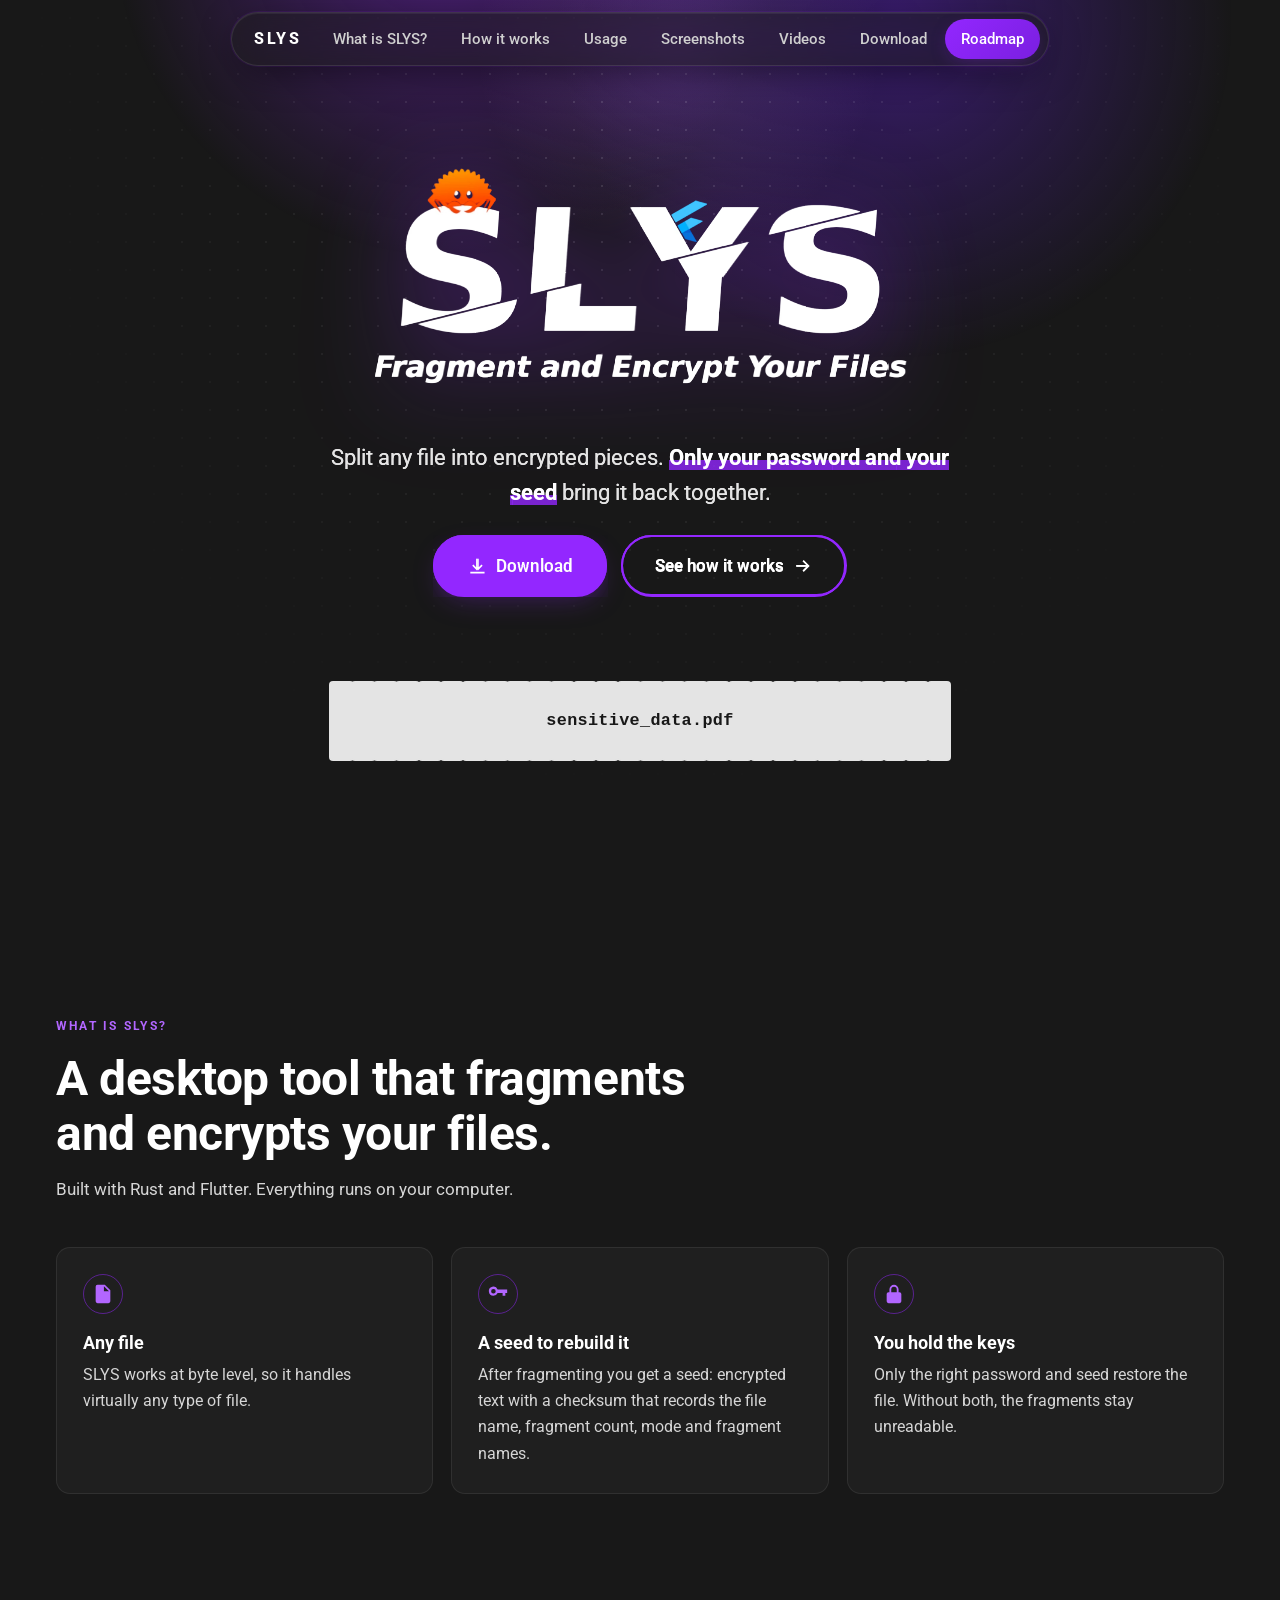
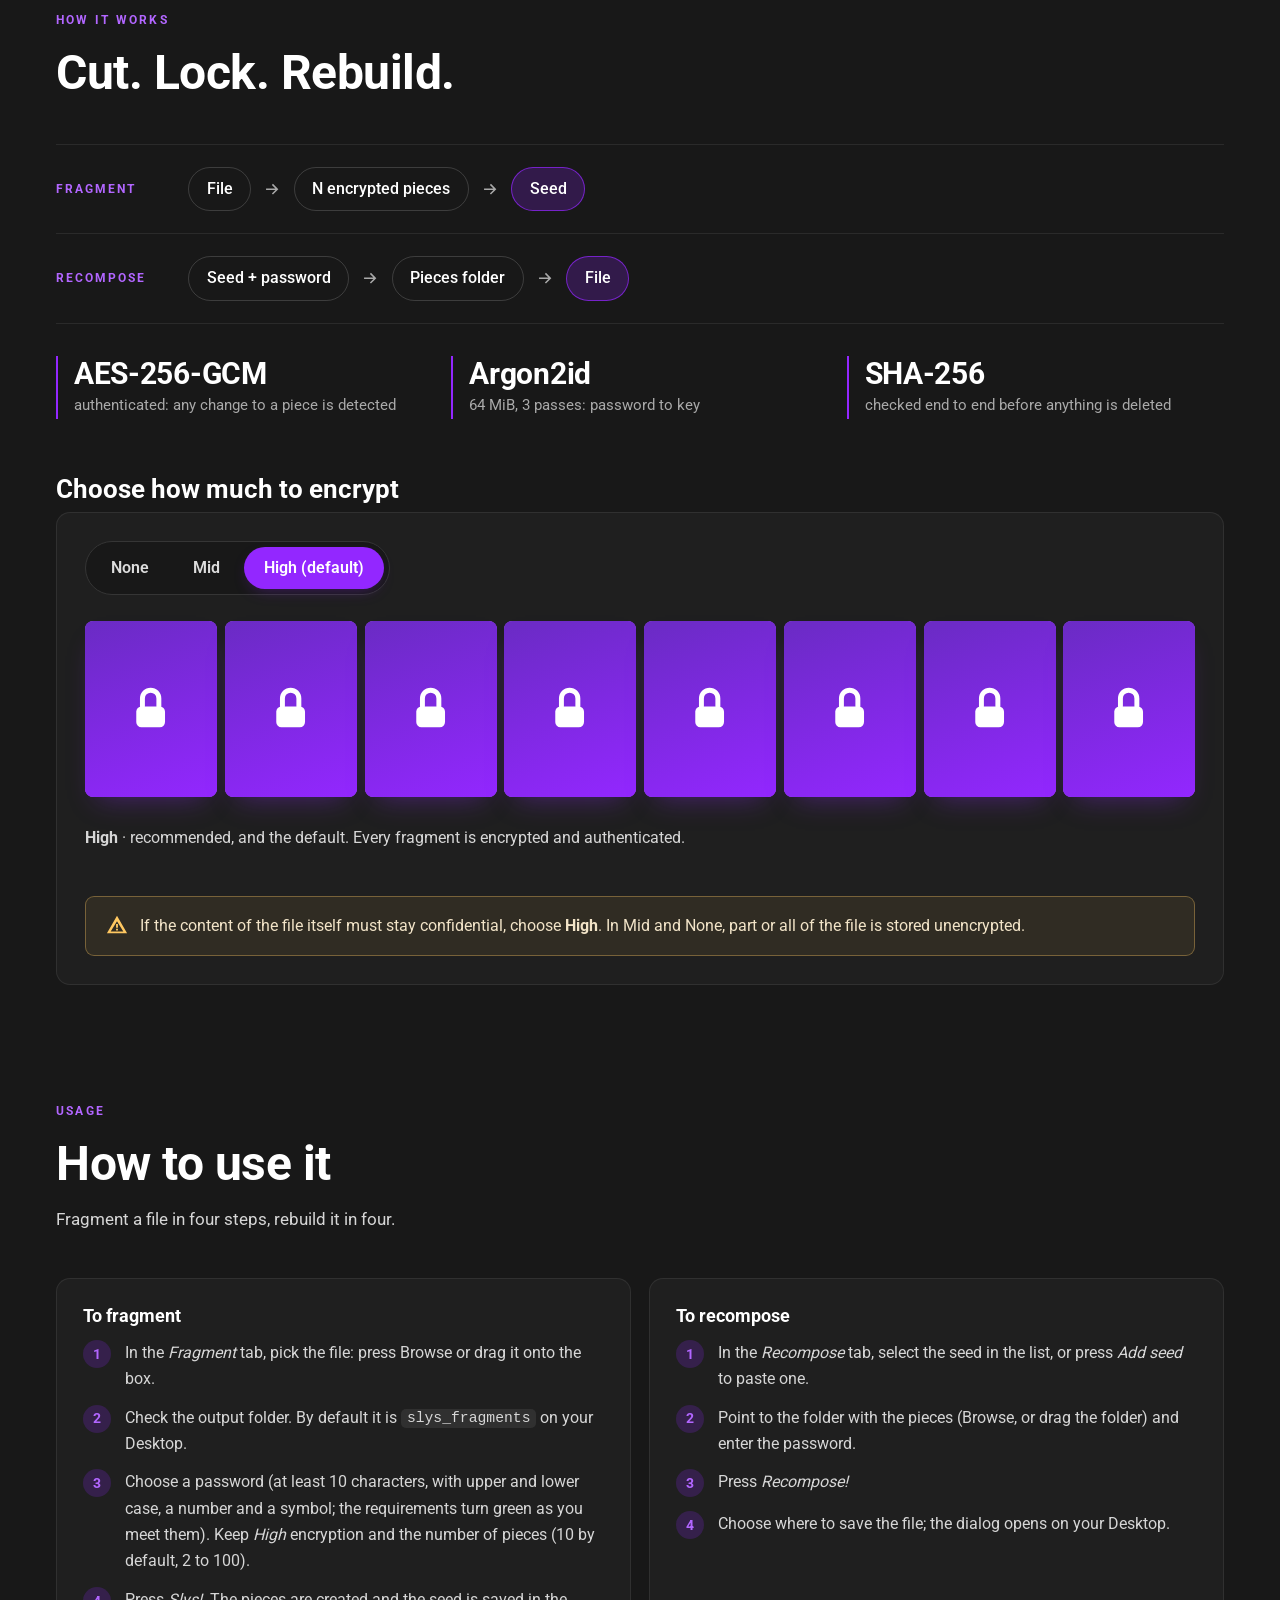
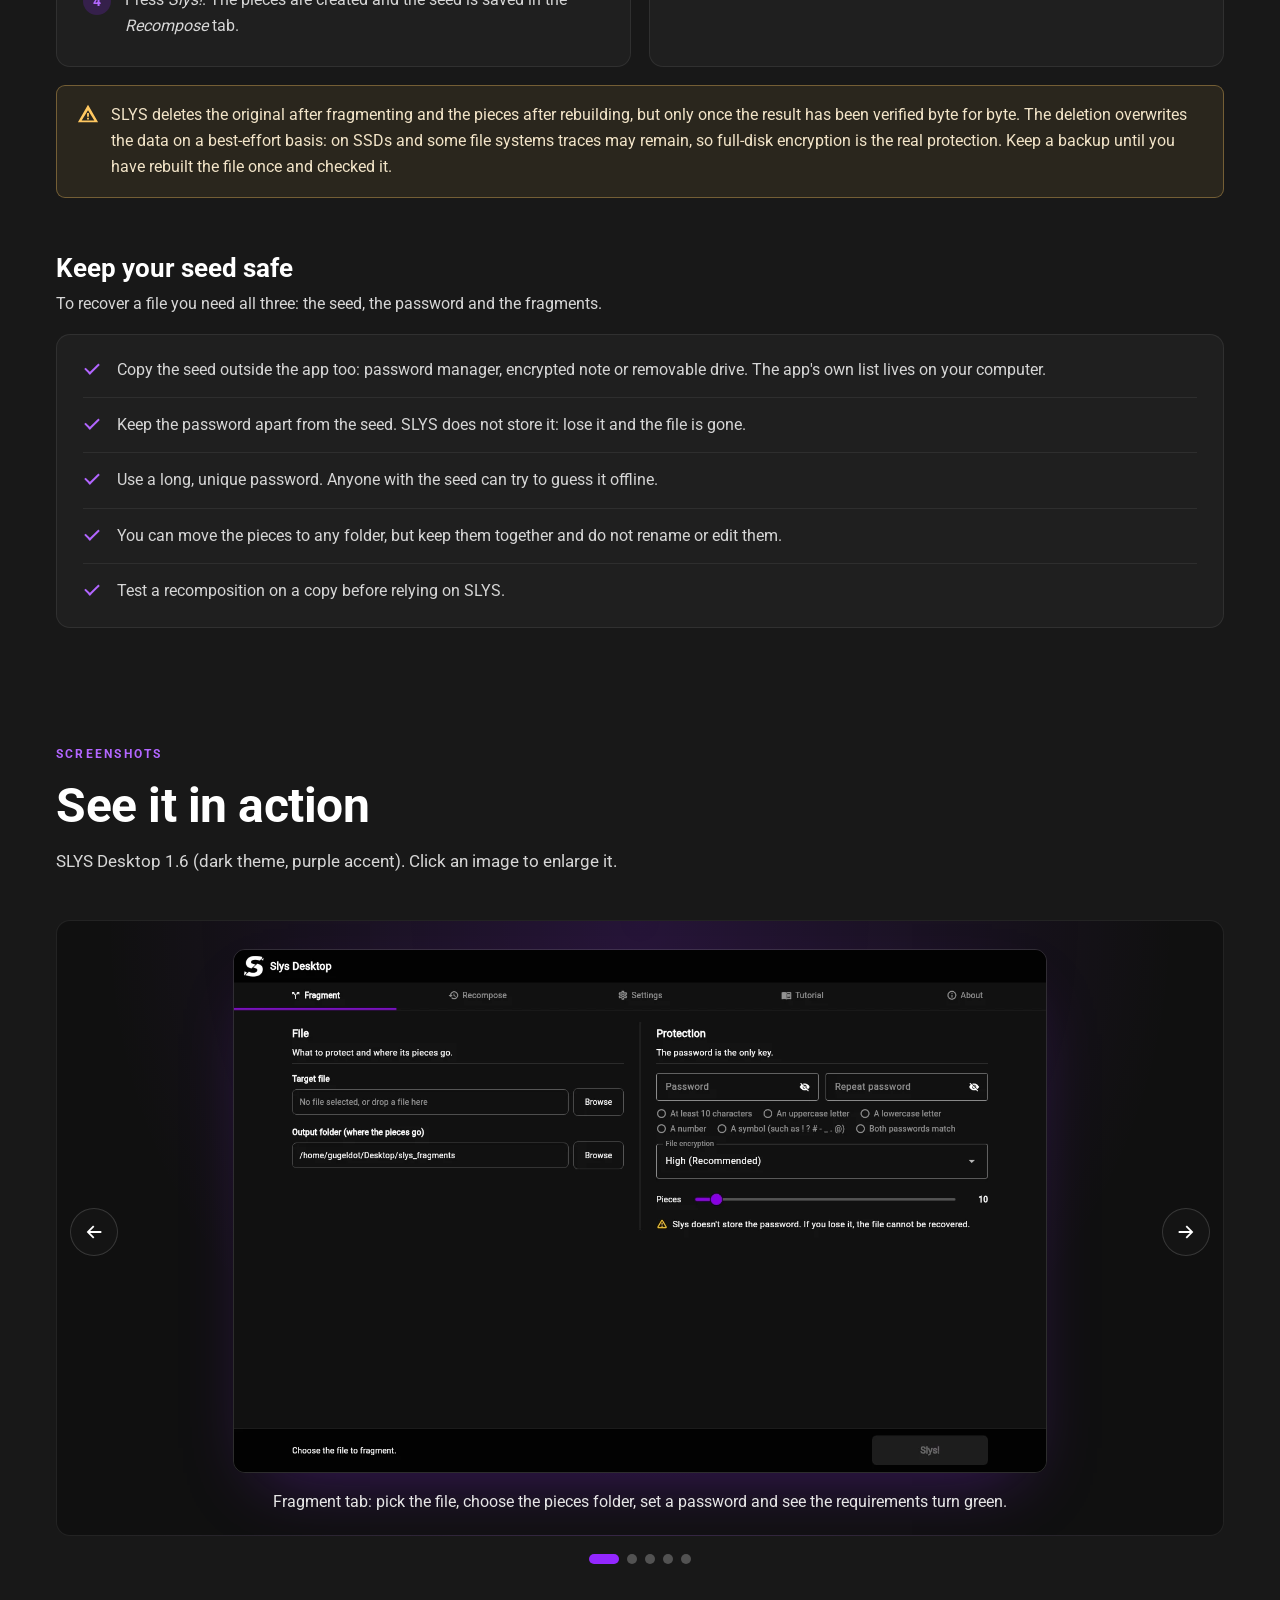
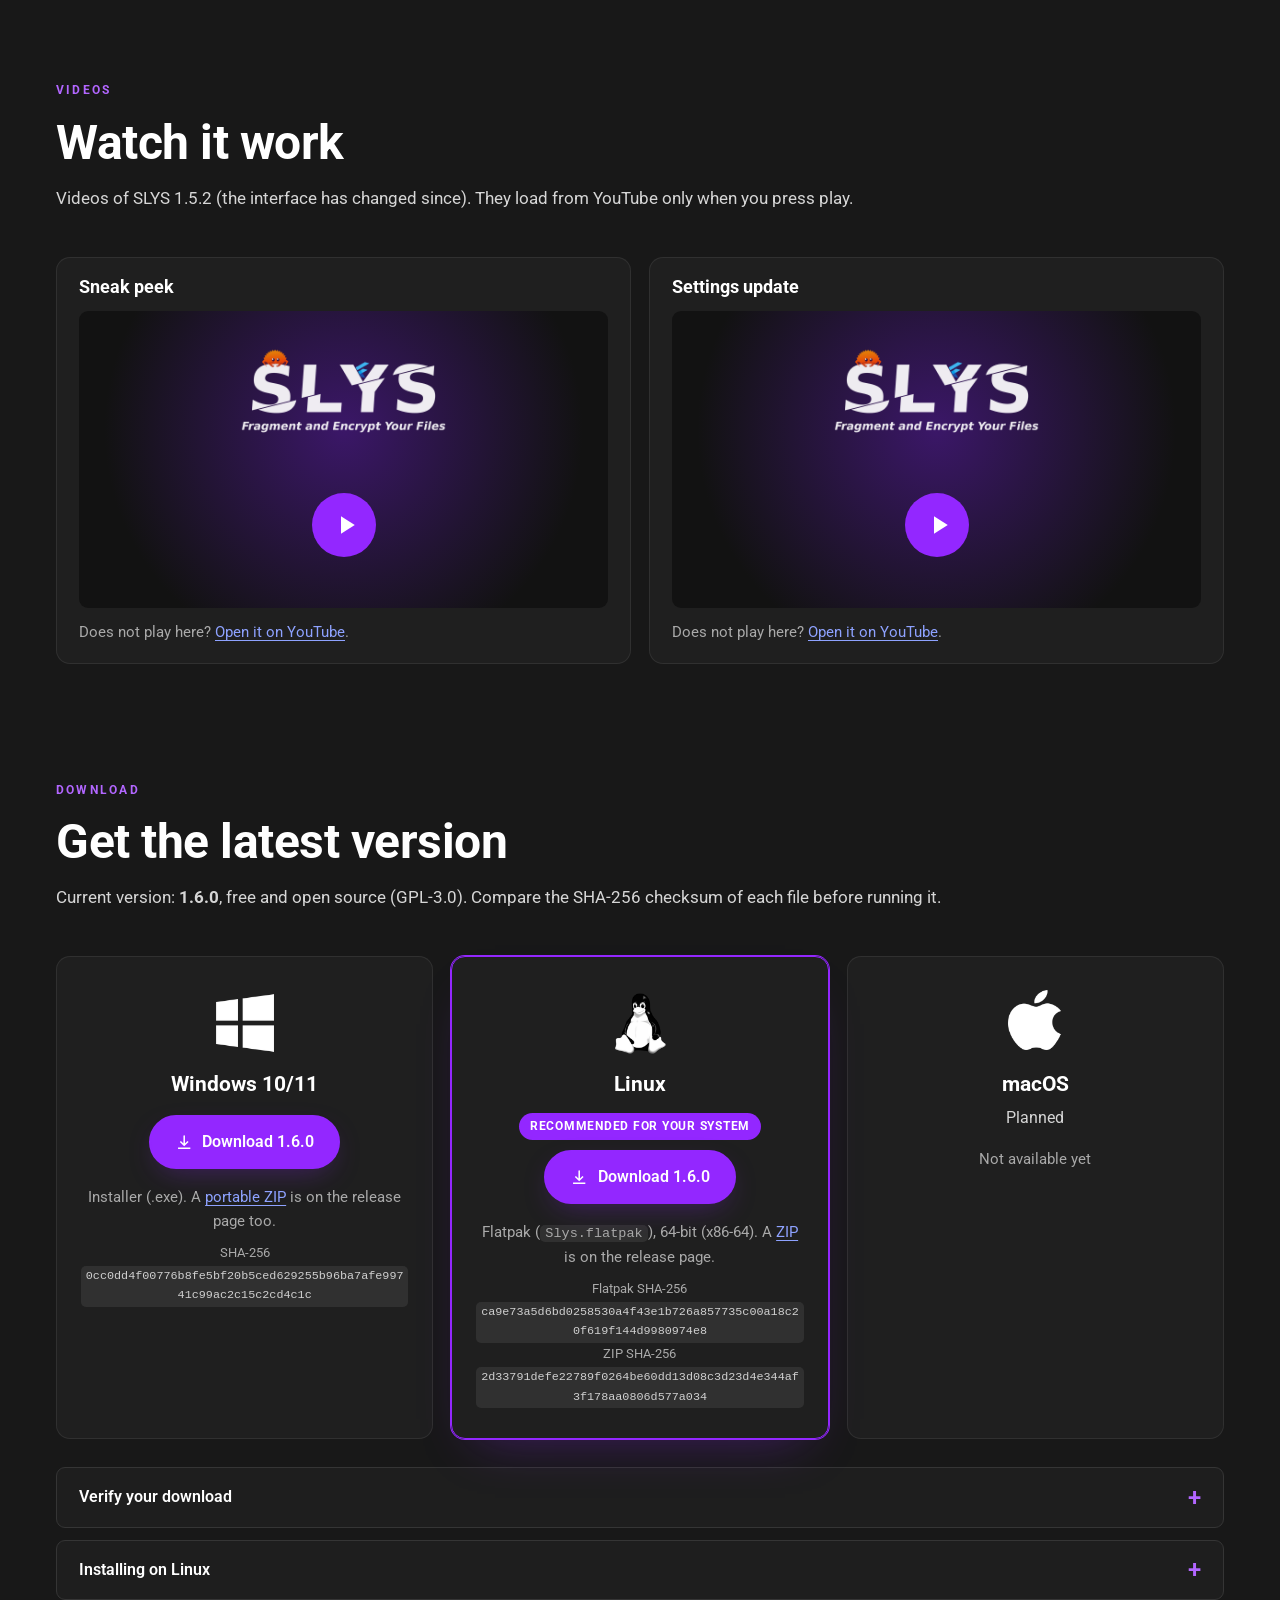
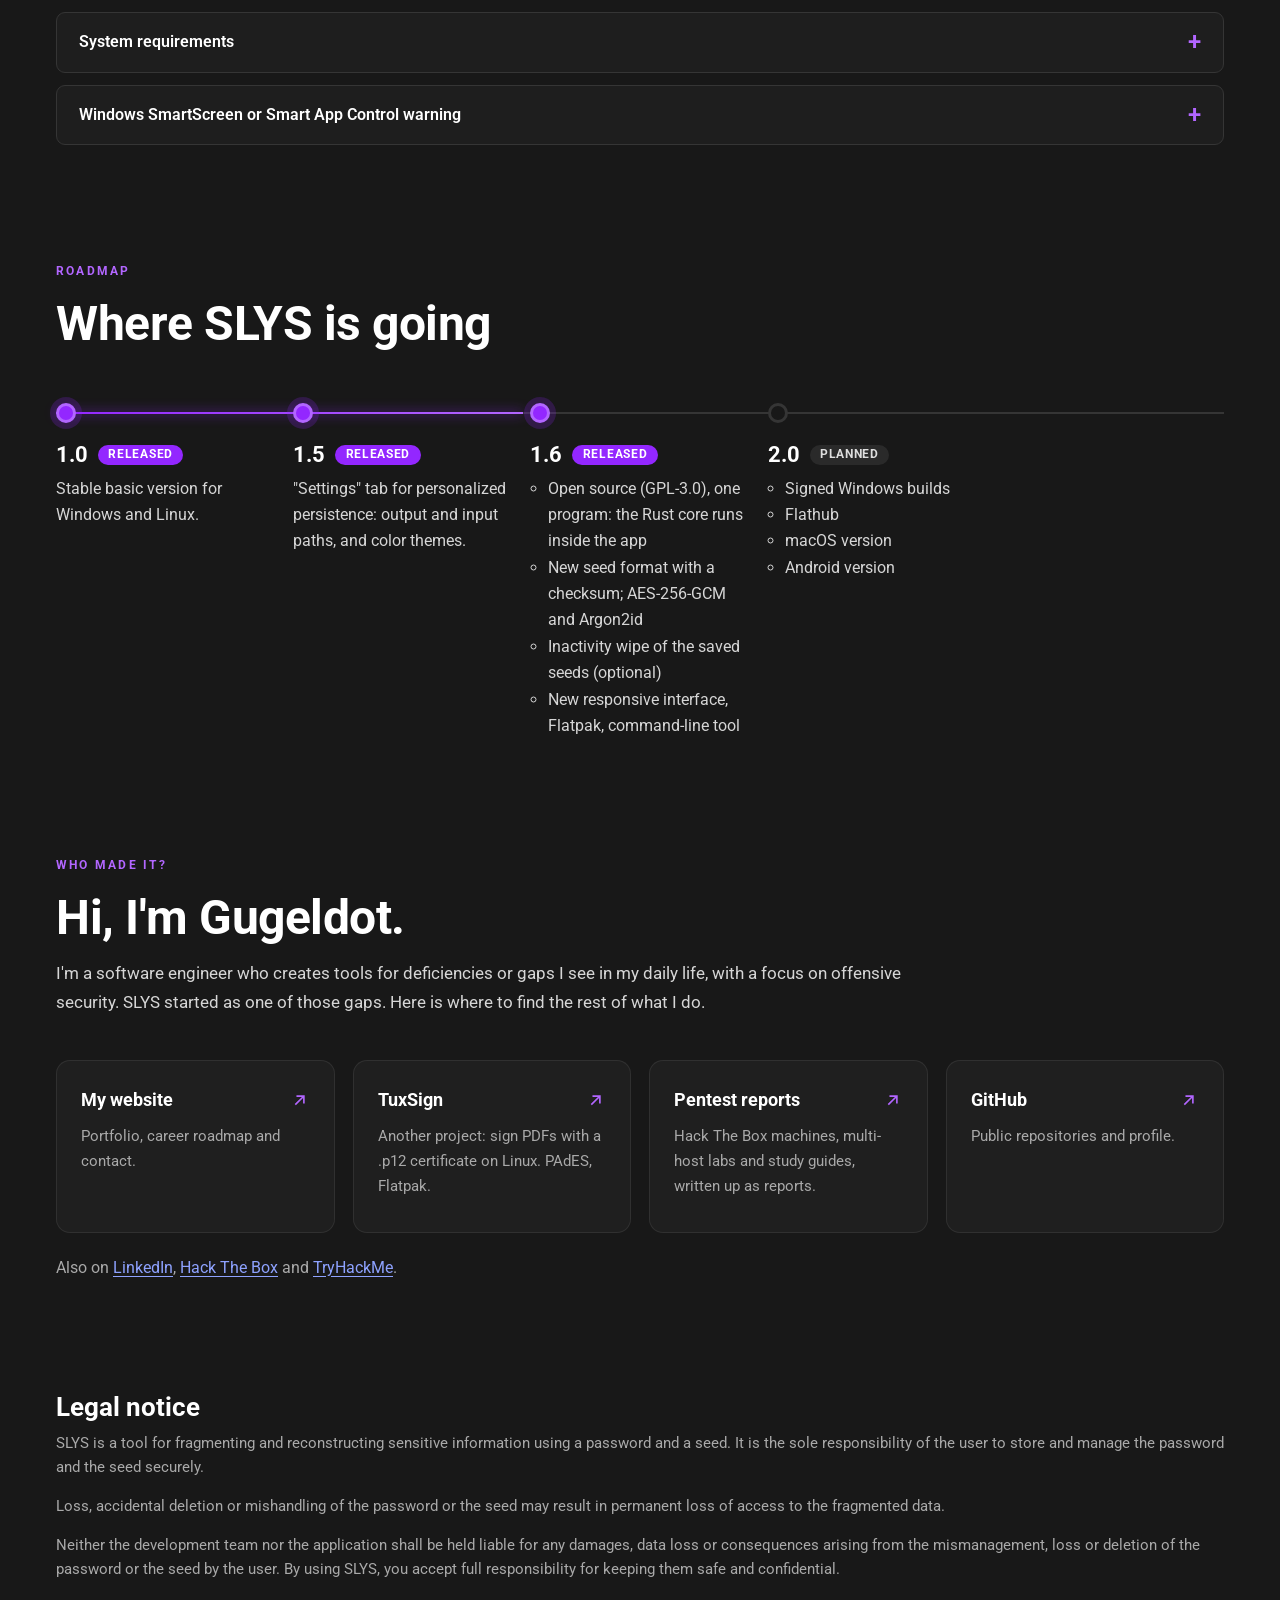
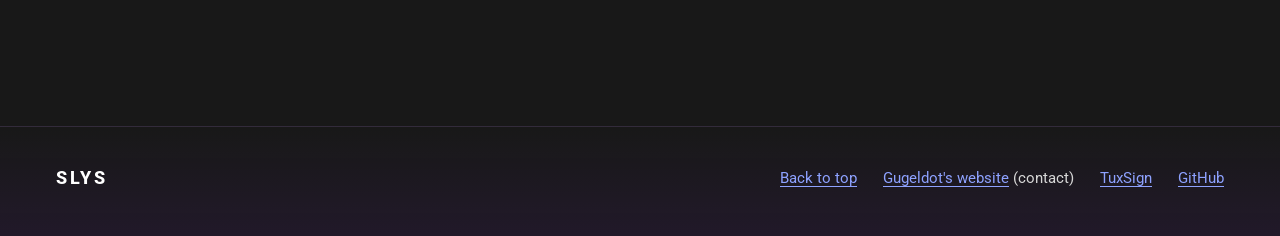
==== docs/index.html @ 25eca4ad "Website: explain the Smart App Control block next to the SmartScreen warning" ====
<!DOCTYPE html>
<html lang="en">
<head>
<meta charset="utf-8">
<meta name="viewport" content="width=device-width, initial-scale=1">
<title>SLYS | Fragment &amp; Encrypt Your Files for Windows &amp; Linux</title>
<meta name="description" content="SLYS is a free, open-source desktop tool that splits any file into individually encrypted AES-256-GCM fragments. Rebuild it only with your password and your encrypted seed.">
<meta name="author" content="Rodrigo Palomo Cuenca">
<meta name="theme-color" content="#181818">
<link rel="canonical" href="https://gugeldot.github.io/slys/">
<link rel="icon" href="favicon.ico" sizes="any">
<link rel="icon" type="image/png" sizes="32x32" href="assets/icons/favicon-32x32.png">
<link rel="icon" type="image/png" sizes="16x16" href="assets/icons/favicon-16x16.png">
<link rel="apple-touch-icon" href="assets/icons/apple-touch-icon.png">

<meta property="og:type" content="website">
<meta property="og:site_name" content="SLYS">
<meta property="og:title" content="SLYS | Fragment &amp; Encrypt Your Files for Windows &amp; Linux">
<meta property="og:description" content="SLYS is a desktop tool that splits any file into individually encrypted AES-256 fragments. Rebuild it only with your password and your encrypted seed.">
<meta property="og:url" content="https://gugeldot.github.io/slys/">
<meta property="og:image" content="https://gugeldot.github.io/slys/assets/og/og-slys.png">
<meta property="og:image:type" content="image/png">
<meta property="og:image:width" content="1200">
<meta property="og:image:height" content="627">
<meta property="og:image:alt" content="SLYS logo with the tagline Fragment and Encrypt">
<meta property="og:locale" content="en_US">
<meta name="twitter:card" content="summary_large_image">
<meta name="twitter:title" content="SLYS | Fragment &amp; Encrypt Your Files for Windows &amp; Linux">
<meta name="twitter:description" content="SLYS is a desktop tool that splits any file into individually encrypted AES-256 fragments. Rebuild it only with your password and your encrypted seed.">
<meta name="twitter:image" content="https://gugeldot.github.io/slys/assets/og/og-slys.png">
<meta name="twitter:image:alt" content="SLYS logo with the tagline Fragment and Encrypt">

<link rel="preload" href="assets/fonts/roboto-latin.woff2" as="font" type="font/woff2" crossorigin>
<script>document.documentElement.classList.add('js');try{history.scrollRestoration='manual'}catch(e){}</script>
<link rel="stylesheet" href="assets/css/style.css">

<script type="application/ld+json">
{
  "@context": "https://schema.org",
  "@type": "SoftwareApplication",
  "name": "SLYS",
  "alternateName": "SLYS Desktop",
  "description": "Desktop tool that fragments a file into encrypted pieces and rebuilds it only with the password and the encrypted seed generated when fragmenting.",
  "url": "https://gugeldot.github.io/slys/",
  "image": "https://gugeldot.github.io/slys/assets/og/og-slys.png",
  "applicationCategory": "SecurityApplication",
  "operatingSystem": "Windows 10, Windows 11, Linux",
  "softwareVersion": "1.6.0",
  "license": "https://www.gnu.org/licenses/gpl-3.0.html",
  "codeRepository": "https://github.com/gugeldot/slys",
  "downloadUrl": "https://github.com/gugeldot/slys/releases/latest",
  "offers": { "@type": "Offer", "price": "0", "priceCurrency": "USD" },
  "author": { "@type": "Person", "name": "Rodrigo Palomo Cuenca", "alternateName": "Gugeldot", "url": "https://gugeldot.github.io/gugeldots-site/" }
}
</script>
</head>
<body>
<a class="skip" href="#main">Skip to content</a>

<svg width="0" height="0" style="position:absolute" aria-hidden="true" focusable="false">
  <symbol id="i-warn" viewBox="0 0 24 24"><path d="M12 2 1 21h22L12 2Zm0 6 6.9 11H5.1L12 8Zm-1 3v4h2v-4h-2Zm0 5v2h2v-2h-2Z" fill="currentColor" fill-rule="evenodd"/></symbol>
  <symbol id="i-info" viewBox="0 0 24 24"><path d="M12 2a10 10 0 1 0 0 20 10 10 0 0 0 0-20Zm-1 5h2v2h-2V7Zm0 4h2v6h-2v-6Z" fill="currentColor"/></symbol>
  <symbol id="i-download" viewBox="0 0 24 24"><path d="M12 3a1 1 0 0 1 1 1v9.6l3.3-3.3 1.4 1.4-5.7 5.7-5.7-5.7 1.4-1.4 3.3 3.3V4a1 1 0 0 1 1-1ZM4 19h16v2H4v-2Z" fill="currentColor"/></symbol>
  <symbol id="i-arrow" viewBox="0 0 24 24"><path d="M4 11h12.2l-4.600-4.600L13 5l7 7-7 7-1.400-1.400 4.600-4.600H4v-2Z" fill="currentColor"/></symbol>
  <symbol id="i-play" viewBox="0 0 24 24"><path d="M8 5v14l11-7L8 5Z" fill="currentColor"/></symbol>
  <symbol id="i-lock" viewBox="0 0 24 24"><path d="M12 2a5 5 0 0 0-5 5v3H6a2 2 0 0 0-2 2v8a2 2 0 0 0 2 2h12a2 2 0 0 0 2-2v-8a2 2 0 0 0-2-2h-1V7a5 5 0 0 0-5-5Zm-3 8V7a3 3 0 1 1 6 0v3H9Z" fill="currentColor"/></symbol>
  <symbol id="i-key" viewBox="0 0 24 24"><path d="M7 14a5 5 0 1 1 4.6-7H22v4h-2v3h-3v-3h-5.400A5 5 0 0 1 7 14Zm0-7.500a2.500 2.500 0 1 0 0 5 2.500 2.500 0 0 0 0-5Z" fill="currentColor"/></symbol>
  <symbol id="i-file" viewBox="0 0 24 24"><path d="M6 2h8l6 6v12a2 2 0 0 1-2 2H6a2 2 0 0 1-2-2V4a2 2 0 0 1 2-2Zm7 1.500V9h5.500L13 3.500Z" fill="currentColor"/></symbol>
  <symbol id="i-pc" viewBox="0 0 24 24"><path d="M3 4h18a1 1 0 0 1 1 1v11a1 1 0 0 1-1 1h-7v2h3v2H7v-2h3v-2H3a1 1 0 0 1-1-1V5a1 1 0 0 1 1-1Zm1 2v9h16V6H4Z" fill="currentColor"/></symbol>
  <symbol id="i-bolt" viewBox="0 0 24 24"><path d="M13 2 4 14h6l-1 8 9-12h-6l1-8Z" fill="currentColor"/></symbol>
</svg>

<header class="site-header">
  <div class="bar">
   <div class="dock">
    <a class="brand" href="#top" aria-label="SLYS, back to top">SLYS</a>
    <button class="nav-toggle" type="button" aria-expanded="false" aria-controls="site-nav">Menu</button>
    <nav id="site-nav" class="nav" aria-label="Sections">
      <span class="ind" aria-hidden="true"></span>
      <a class="pill" href="#what">What is SLYS?</a>
      <a class="pill" href="#how-it-works">How it works</a>
      <a class="pill" href="#usage">Usage</a>
      <a class="pill" href="#screenshots">Screenshots</a>
      <a class="pill" href="#videos">Videos</a>
      <a class="pill" href="#download">Download</a>
      <a class="pill" href="#roadmap">Roadmap</a>
    </nav>
   </div>
  </div>
  <div class="progress" aria-hidden="true"></div>
</header>

<main id="main">
<section class="hero" id="top">
  <div class="aurora" aria-hidden="true"><i></i><i></i><i></i></div>
  <h1><img class="intro" src="assets/img/slys-logo.webp" width="1100" height="480" fetchpriority="high" alt="SLYS - Fragment and Encrypt Your Files"></h1>
  <p class="lead intro">Split any file into encrypted pieces. <strong>Only your password and your seed</strong> bring it back together.</p>
  <p class="cta">
    <a class="btn btn-lg intro" href="#download"><svg class="ico" aria-hidden="true"><use href="#i-download"/></svg>Download</a>
    <a class="btn btn-lg btn-ghost intro" href="#how-it-works">See how it works<svg class="ico" aria-hidden="true"><use href="#i-arrow"/></svg></a>
  </p>

  <div class="demo" aria-hidden="true">
    <span class="shard" style="--i:0;--x:-336px;--y:-94px;--r:14deg"></span><span class="shard" style="--i:1;--x:-369px;--y:70px;--r:-12deg"></span><span class="shard" style="--i:2;--x:-350px;--y:62px;--r:-42deg"></span><span class="shard" style="--i:3;--x:-246px;--y:-116px;--r:-37deg"></span><span class="shard" style="--i:4;--x:-226px;--y:88px;--r:-34deg"></span><span class="shard" style="--i:5;--x:-248px;--y:94px;--r:40deg"></span><span class="shard" style="--i:6;--x:-148px;--y:-88px;--r:43deg"></span><span class="shard" style="--i:7;--x:-243px;--y:97px;--r:-19deg"></span><span class="shard" style="--i:8;--x:-199px;--y:-103px;--r:-17deg"></span><span class="shard" style="--i:9;--x:-29px;--y:-86px;--r:7deg"></span><span class="shard" style="--i:10;--x:-46px;--y:-94px;--r:4deg"></span><span class="shard" style="--i:11;--x:-151px;--y:-119px;--r:-26deg"></span><span class="shard" style="--i:12;--x:7px;--y:-80px;--r:-17deg"></span><span class="shard" style="--i:13;--x:8px;--y:-73px;--r:-18deg"></span><span class="shard" style="--i:14;--x:76px;--y:54px;--r:-23deg"></span><span class="shard" style="--i:15;--x:49px;--y:67px;--r:34deg"></span><span class="shard" style="--i:16;--x:105px;--y:-57px;--r:43deg"></span><span class="shard" style="--i:17;--x:-7px;--y:-82px;--r:23deg"></span><span class="shard" style="--i:18;--x:22px;--y:-63px;--r:-41deg"></span><span class="shard" style="--i:19;--x:158px;--y:71px;--r:7deg"></span><span class="shard" style="--i:20;--x:226px;--y:-50px;--r:18deg"></span><span class="shard" style="--i:21;--x:186px;--y:82px;--r:-4deg"></span><span class="shard" style="--i:22;--x:262px;--y:120px;--r:-2deg"></span><span class="shard" style="--i:23;--x:245px;--y:-119px;--r:18deg"></span><span class="shard" style="--i:24;--x:263px;--y:133px;--r:29deg"></span><span class="shard" style="--i:25;--x:206px;--y:-91px;--r:15deg"></span><span class="shard" style="--i:26;--x:170px;--y:-70px;--r:-30deg"></span><span class="shard" style="--i:27;--x:213px;--y:-119px;--r:24deg"></span>
    <span class="demo-label">sensitive_data.pdf</span>
  </div>

</section>

<section id="what">
  <div class="head reveal">
    <span class="eyebrow">What is SLYS?</span>
    <h2>A desktop tool that fragments and encrypts your files.</h2>
    <p>Built with Rust and Flutter. Everything runs on your computer.</p>
  </div>
  <div class="trio3">
    <article class="card reveal" style="--d:.04s">
      <span class="tag"><svg class="ico" aria-hidden="true"><use href="#i-file"/></svg></span>
      <h3>Any file</h3>
      <p>SLYS works at byte level, so it handles virtually any type of file.</p>
    </article>
    <article class="card reveal" style="--d:.11s">
      <span class="tag"><svg class="ico" aria-hidden="true"><use href="#i-key"/></svg></span>
      <h3>A seed to rebuild it</h3>
      <p>After fragmenting you get a seed: encrypted text with a checksum that records the file name, fragment count, mode and fragment names.</p>
    </article>
    <article class="card reveal" style="--d:.18s">
      <span class="tag"><svg class="ico" aria-hidden="true"><use href="#i-lock"/></svg></span>
      <h3>You hold the keys</h3>
      <p>Only the right password and seed restore the file. Without both, the fragments stay unreadable.</p>
    </article>
  </div>
</section>

<section id="how-it-works">
  <div class="head reveal">
    <span class="eyebrow">How it works</span>
    <h2>Cut. Lock. Rebuild.</h2>
  </div>
  <div class="flows reveal">
    <div class="flow"><span class="flow-t">Fragment</span><span class="node">File</span><svg class="ico arr" aria-hidden="true"><use href="#i-arrow"/></svg><span class="node">N encrypted pieces</span><svg class="ico arr" aria-hidden="true"><use href="#i-arrow"/></svg><span class="node hi">Seed</span></div>
    <div class="flow"><span class="flow-t">Recompose</span><span class="node">Seed + password</span><svg class="ico arr" aria-hidden="true"><use href="#i-arrow"/></svg><span class="node">Pieces folder</span><svg class="ico arr" aria-hidden="true"><use href="#i-arrow"/></svg><span class="node hi">File</span></div>
  </div>
  <div class="facts reveal">
    <div class="fact"><b>AES-256-GCM</b><span>authenticated: any change to a piece is detected</span></div>
    <div class="fact"><b>Argon2id</b><span>64 MiB, 3 passes: password to key</span></div>
    <div class="fact"><b>SHA-256</b><span>checked end to end before anything is deleted</span></div>
  </div>

  <h3 class="sub" id="modes">Choose how much to encrypt</h3>
  <div class="card modes reveal">
    <fieldset>
      <legend class="sr-only">Encryption mode</legend>
      <div class="seg" role="radiogroup">
        <input type="radio" name="mode" id="m-none" value="none"><label for="m-none">None</label>
        <input type="radio" name="mode" id="m-mid" value="mid"><label for="m-mid">Mid</label>
        <input type="radio" name="mode" id="m-high" value="high" checked><label for="m-high">High (default)</label>
      </div>
    </fieldset>
    <div class="fraglist" aria-hidden="true" data-frags>
      <span class="frag enc" style="--i:0"><svg class="lock" viewBox="0 0 24 24" aria-hidden="true"><path class="shackle" d="M8 11V7a4 4 0 0 1 8 0v4" fill="none" stroke="currentColor" stroke-width="2.4" stroke-linecap="round"/><rect class="body" x="5" y="11" width="14" height="10" rx="2.5" fill="currentColor"/></svg></span>
      <span class="frag enc" style="--i:1"><svg class="lock" viewBox="0 0 24 24" aria-hidden="true"><path class="shackle" d="M8 11V7a4 4 0 0 1 8 0v4" fill="none" stroke="currentColor" stroke-width="2.4" stroke-linecap="round"/><rect class="body" x="5" y="11" width="14" height="10" rx="2.5" fill="currentColor"/></svg></span>
      <span class="frag enc" style="--i:2"><svg class="lock" viewBox="0 0 24 24" aria-hidden="true"><path class="shackle" d="M8 11V7a4 4 0 0 1 8 0v4" fill="none" stroke="currentColor" stroke-width="2.4" stroke-linecap="round"/><rect class="body" x="5" y="11" width="14" height="10" rx="2.5" fill="currentColor"/></svg></span>
      <span class="frag enc" style="--i:3"><svg class="lock" viewBox="0 0 24 24" aria-hidden="true"><path class="shackle" d="M8 11V7a4 4 0 0 1 8 0v4" fill="none" stroke="currentColor" stroke-width="2.4" stroke-linecap="round"/><rect class="body" x="5" y="11" width="14" height="10" rx="2.5" fill="currentColor"/></svg></span>
      <span class="frag enc" style="--i:4"><svg class="lock" viewBox="0 0 24 24" aria-hidden="true"><path class="shackle" d="M8 11V7a4 4 0 0 1 8 0v4" fill="none" stroke="currentColor" stroke-width="2.4" stroke-linecap="round"/><rect class="body" x="5" y="11" width="14" height="10" rx="2.5" fill="currentColor"/></svg></span>
      <span class="frag enc" style="--i:5"><svg class="lock" viewBox="0 0 24 24" aria-hidden="true"><path class="shackle" d="M8 11V7a4 4 0 0 1 8 0v4" fill="none" stroke="currentColor" stroke-width="2.4" stroke-linecap="round"/><rect class="body" x="5" y="11" width="14" height="10" rx="2.5" fill="currentColor"/></svg></span>
      <span class="frag enc" style="--i:6"><svg class="lock" viewBox="0 0 24 24" aria-hidden="true"><path class="shackle" d="M8 11V7a4 4 0 0 1 8 0v4" fill="none" stroke="currentColor" stroke-width="2.4" stroke-linecap="round"/><rect class="body" x="5" y="11" width="14" height="10" rx="2.5" fill="currentColor"/></svg></span>
      <span class="frag enc" style="--i:7"><svg class="lock" viewBox="0 0 24 24" aria-hidden="true"><path class="shackle" d="M8 11V7a4 4 0 0 1 8 0v4" fill="none" stroke="currentColor" stroke-width="2.4" stroke-linecap="round"/><rect class="body" x="5" y="11" width="14" height="10" rx="2.5" fill="currentColor"/></svg></span>
    </div>
    <div aria-live="polite">
      <p class="mode-desc" data-mode="none"><strong>None</strong> · obfuscation only. No fragment is encrypted: they are raw slices with random names. The seed still is encrypted.</p>
      <p class="mode-desc" data-mode="mid"><strong>Mid</strong> · not recommended. Only the first and last fragment are encrypted; most of the file stays readable.</p>
      <p class="mode-desc on" data-mode="high"><strong>High</strong> · recommended, and the default. Every fragment is encrypted and authenticated.</p>
    </div>
    <p class="note"><svg class="ico" role="img" aria-label="Warning"><use href="#i-warn"/></svg><span>If the content of the file itself must stay confidential, choose <strong>High</strong>. In Mid and None, part or all of the file is stored unencrypted.</span></p>
  </div>
</section>

<section id="usage">
  <div class="head reveal">
    <span class="eyebrow">Usage</span>
    <h2>How to use it</h2>
    <p>Fragment a file in four steps, rebuild it in four.</p>
  </div>
  <div class="two">
    <article class="card reveal">
      <h3>To fragment</h3>
      <ol class="todo-list">
        <li>In the <em>Fragment</em> tab, pick the file: press Browse or drag it onto the box.</li>
        <li>Check the output folder. By default it is <code>slys_fragments</code> on your Desktop.</li>
        <li>Choose a password (at least 10 characters, with upper and lower case, a number and a symbol; the requirements turn green as you meet them). Keep <em>High</em> encryption and the number of pieces (10 by default, 2 to 100).</li>
        <li>Press <em>Slys!</em>. The pieces are created and the seed is saved in the <em>Recompose</em> tab.</li>
      </ol>
    </article>
    <article class="card reveal" style="--d:.1s">
      <h3>To recompose</h3>
      <ol class="todo-list">
        <li>In the <em>Recompose</em> tab, select the seed in the list, or press <em>Add seed</em> to paste one.</li>
        <li>Point to the folder with the pieces (Browse, or drag the folder) and enter the password.</li>
        <li>Press <em>Recompose!</em></li>
        <li>Choose where to save the file; the dialog opens on your Desktop.</li>
      </ol>
    </article>
  </div>
  <p class="note reveal" role="note"><svg class="ico" role="img" aria-label="Warning"><use href="#i-warn"/></svg><span>SLYS deletes the original after fragmenting and the pieces after rebuilding, but only once the result has been verified byte for byte. The deletion overwrites the data on a best-effort basis: on SSDs and some file systems traces may remain, so full-disk encryption is the real protection. Keep a backup until you have rebuilt the file once and checked it.</span></p>

  <h3 class="sub" id="seed-safety">Keep your seed safe</h3>
  <p class="sub-lead">To recover a file you need all three: the seed, the password and the fragments.</p>
  <ul class="check card reveal">
    <li>Copy the seed outside the app too: password manager, encrypted note or removable drive. The app's own list lives on your computer.</li>
    <li>Keep the password apart from the seed. SLYS does not store it: lose it and the file is gone.</li>
    <li>Use a long, unique password. Anyone with the seed can try to guess it offline.</li>
    <li>You can move the pieces to any folder, but keep them together and do not rename or edit them.</li>
    <li>Test a recomposition on a copy before relying on SLYS.</li>
  </ul>
</section>

<section id="screenshots">
  <div class="head reveal">
    <span class="eyebrow">Screenshots</span>
    <h2>See it in action</h2>
    <p>SLYS Desktop 1.6 (dark theme, purple accent). Click an image to enlarge it.</p>
  </div>
  <div class="carousel reveal" role="region" aria-roledescription="carousel" aria-label="Screenshots of SLYS Desktop">
    <div class="viewport" tabindex="0">
      <ul class="track">
        <li class="slide" aria-label="1 of 5">
          <figure>
            <a href="assets/img/shot-1.webp" data-lightbox aria-label="Enlarge screenshot 1"><img src="assets/img/shot-1.webp" width="1400" height="900"  decoding="async" alt="SLYS Desktop Fragment tab with target file, output folder, password fields with live requirements, encryption level High and a pieces slider set to 10"></a>
            <figcaption>Fragment tab: pick the file, choose the pieces folder, set a password and see the requirements turn green.</figcaption>
          </figure>
        </li>
        <li class="slide" aria-label="2 of 5">
          <figure>
            <a href="assets/img/shot-2.webp" data-lightbox aria-label="Enlarge screenshot 2"><img src="assets/img/shot-2.webp" width="1400" height="900" loading="lazy" decoding="async" alt="SLYS Desktop Recompose tab with the seeds list, password and the folder where the pieces are"></a>
            <figcaption>Recompose tab: select the seed, enter the password and say where the pieces are.</figcaption>
          </figure>
        </li>
        <li class="slide" aria-label="3 of 5">
          <figure>
            <a href="assets/img/shot-3.webp" data-lightbox aria-label="Enlarge screenshot 3"><img src="assets/img/shot-3.webp" width="1400" height="900" loading="lazy" decoding="async" alt="SLYS Desktop settings tab with dark mode, accent colour, the inactivity wipe card and fragment defaults"></a>
            <figcaption>Settings: theme, accent colour, the optional inactivity wipe and the fragment defaults.</figcaption>
          </figure>
        </li>
        <li class="slide" aria-label="4 of 5">
          <figure>
            <a href="assets/img/shot-4.webp" data-lightbox aria-label="Enlarge screenshot 4"><img src="assets/img/shot-4.webp" width="1400" height="900" loading="lazy" decoding="async" alt="SLYS Desktop tutorial tab with two illustrated flows for fragmenting and recomposing"></a>
            <figcaption>Tutorial: the fragment and recompose flows, illustrated.</figcaption>
          </figure>
        </li>
        <li class="slide" aria-label="5 of 5">
          <figure>
            <a href="assets/img/shot-5.webp" data-lightbox aria-label="Enlarge screenshot 5"><img src="assets/img/shot-5.webp" width="1400" height="900" loading="lazy" decoding="async" alt="SLYS Desktop about tab with version, build, seed format and licence"></a>
            <figcaption>About: version, build, seed format and what SLYS does.</figcaption>
          </figure>
        </li>
      </ul>
    </div>
    <button type="button" class="car-btn prev" aria-label="Previous screenshot"><svg class="ico" aria-hidden="true"><use href="#i-arrow"/></svg></button>
    <button type="button" class="car-btn next" aria-label="Next screenshot"><svg class="ico" aria-hidden="true"><use href="#i-arrow"/></svg></button>
    <div class="car-foot">
      <div class="dots"><button type="button" class="dot on" aria-label="Go to screenshot 1" aria-current="true"></button><button type="button" class="dot" aria-label="Go to screenshot 2"></button><button type="button" class="dot" aria-label="Go to screenshot 3"></button><button type="button" class="dot" aria-label="Go to screenshot 4"></button><button type="button" class="dot" aria-label="Go to screenshot 5"></button></div>
    </div>
  </div>
</section>

<section id="videos">
  <div class="head reveal">
    <span class="eyebrow">Videos</span>
    <h2>Watch it work</h2>
    <p>Videos of SLYS 1.5.2 (the interface has changed since). They load from YouTube only when you press play.</p>
  </div>
  <div class="two">
    <article class="card video-card reveal">
      <h3>Sneak peek</h3>
      <a class="video" href="https://youtu.be/vsgayHR3l5A" data-yt="vsgayHR3l5A" data-title="SLYS 1.5.2 Sneak Peek" target="_blank" rel="noopener noreferrer">
        <img src="assets/img/slys-logo.webp" width="1100" height="480" loading="lazy" decoding="async" alt="">
        <span class="play"><svg class="ico" aria-hidden="true"><use href="#i-play"/></svg></span>
        <span class="sr-only">Play video: SLYS 1.5.2 Sneak Peek</span>
      </a>
      <p class="alt">Does not play here? <a href="https://youtu.be/vsgayHR3l5A" target="_blank" rel="noopener noreferrer">Open it on YouTube<span class="sr-only"> (opens in a new tab)</span></a>.</p>
    </article>
    <article class="card video-card reveal" style="--d:.1s">
      <h3>Settings update</h3>
      <a class="video" href="https://youtu.be/JXyZCfNcs8A" data-yt="JXyZCfNcs8A" data-title="SLYS 1.5.2 Settings Update" target="_blank" rel="noopener noreferrer">
        <img src="assets/img/slys-logo.webp" width="1100" height="480" loading="lazy" decoding="async" alt="">
        <span class="play"><svg class="ico" aria-hidden="true"><use href="#i-play"/></svg></span>
        <span class="sr-only">Play video: SLYS 1.5.2 Settings Update</span>
      </a>
      <p class="alt">Does not play here? <a href="https://youtu.be/JXyZCfNcs8A" target="_blank" rel="noopener noreferrer">Open it on YouTube<span class="sr-only"> (opens in a new tab)</span></a>.</p>
    </article>
  </div>
</section>

<section id="download">
  <div class="head reveal">
    <span class="eyebrow">Download</span>
    <h2>Get the latest version</h2>
    <p>Current version: <strong>1.6.0</strong>, free and open source (GPL-3.0). Compare the SHA-256 checksum of each file before running it.</p>
  </div>
  <div class="os-grid">
    <article class="card os reveal" data-os="windows">
      <img src="assets/img/os-windows.webp" width="240" height="240" loading="lazy" decoding="async" alt="Windows logo">
      <h3>Windows 10/11</h3>
      <p class="rec" hidden>Recommended for your system</p>
      <p><a class="btn" href="https://github.com/gugeldot/slys/releases/latest/download/Slys_Installer.exe" rel="noopener noreferrer"><svg class="ico" aria-hidden="true"><use href="#i-download"/></svg>Download 1.6.0<span class="sr-only"> (opens in a new tab)</span></a></p>
      <p class="meta">Installer (.exe). A <a href="https://github.com/gugeldot/slys/releases/latest" target="_blank" rel="noopener noreferrer">portable ZIP</a> is on the release page too.</p>
      <p class="hash"><span>SHA-256</span> <code id="sha-windows">0cc0dd4f00776b8fe5bf20b5ced629255b96ba7afe99741c99ac2c15c2cd4c1c</code></p>
    </article>
    <article class="card os reveal" style="--d:.08s" data-os="linux">
      <img src="assets/img/os-linux.webp" width="206" height="240" loading="lazy" decoding="async" alt="Linux penguin logo">
      <h3>Linux</h3>
      <p class="rec" hidden>Recommended for your system</p>
      <p><a class="btn" href="https://github.com/gugeldot/slys/releases/latest/download/Slys.flatpak" rel="noopener noreferrer"><svg class="ico" aria-hidden="true"><use href="#i-download"/></svg>Download 1.6.0<span class="sr-only"> (opens in a new tab)</span></a></p>
      <p class="meta">Flatpak (<code>Slys.flatpak</code>), 64-bit (x86-64). A <a href="https://github.com/gugeldot/slys/releases/latest" target="_blank" rel="noopener noreferrer">ZIP</a> is on the release page.</p>
      <p class="hash"><span>Flatpak SHA-256</span> <code id="sha-flatpak">ca9e73a5d6bd0258530a4f43e1b726a857735c00a18c20f619f144d9980974e8</code></p>
      <p class="hash"><span>ZIP SHA-256</span> <code id="sha-linux">2d33791defe22789f0264be60dd13d08c3d23d4e344af3f178aa0806d577a034</code></p>
    </article>
    <article class="card os os-soon reveal" style="--d:.16s" data-os="macos">
      <img src="assets/img/os-macos.webp" width="240" height="240" loading="lazy" decoding="async" alt="Apple logo">
      <h3>macOS</h3>
      <p><span class="status">Planned</span></p>
      <p class="meta">Not available yet</p>
    </article>
  </div>
  <!-- tools/fill-checksums.py copies the SHA-256 values from the release's SHA256SUMS file into the codes above. -->

  <div class="accs">
    <details class="acc reveal">
      <summary>Verify your download</summary>
      <div class="body">
        <p>Every release has a <code>SHA256SUMS</code> file and a build attestation that proves who built each file and from which commit. If anything does not match, do not run the file.</p>
        <p><strong>Windows (PowerShell)</strong></p>
        <pre><code>Get-FileHash .\Slys_Installer.exe -Algorithm SHA256</code></pre>
        <p><strong>Linux</strong></p>
        <pre><code>sha256sum -c SHA256SUMS</code></pre>
        <p><strong>Build attestation</strong> (needs the GitHub CLI)</p>
        <pre><code>gh attestation verify Slys.flatpak --repo gugeldot/slys</code></pre>
      </div>
    </details>
    <details class="acc reveal">
      <summary>Installing on Linux</summary>
      <div class="body">
        <p><strong>Flatpak</strong> (recommended): <code>flatpak install --user Slys.flatpak</code>, then run SLYS from your applications menu or with <code>flatpak run io.github.gugeldot.Slys</code>. It has no network access and cannot see folders like <code>~/.ssh</code>.</p>
        <p><strong>ZIP</strong>: extract it anywhere and run <code>slys</code>. If your system does not run it, mark it as executable with <code>chmod +x slys</code>.</p>
      </div>
    </details>
    <details class="acc reveal">
      <summary>System requirements</summary>
      <div class="body">
        <ul class="plain">
          <li>Windows 10 or 11, or a 64-bit (x86-64) Linux distribution with a graphical desktop.</li>
          <li>Files of any size: SLYS processes them in 64 KiB chunks instead of loading them into memory.</li>
          <li>The file must have at least as many bytes as the number of fragments you choose.</li>
        </ul>
      </div>
    </details>
    <details class="acc reveal">
      <summary>Windows SmartScreen or Smart App Control warning</summary>
      <div class="body">
        <p>Windows may show a SmartScreen warning the first time you run the installer. The executable is not signed with a code-signing certificate yet (signing is planned). SmartScreen flags unsigned files by default. To continue, choose <em>More info</em>, then <em>Run anyway</em>. Verifying the SHA-256 checksum above first is recommended.</p>
        <p><strong>Smart App Control.</strong> On some Windows 11 installations, Smart App Control blocks the installer with no <em>Run anyway</em> option, because the file is not signed yet. The only ways around it are to turn Smart App Control off (<em>Windows Security, App &amp; browser control, Smart App Control settings</em>; on many versions it cannot be turned back on without resetting Windows) or to wait for the signed build. Choose what suits that computer.</p>
      </div>
    </details>
  </div>
</section>

<section id="roadmap">
  <div class="head reveal">
    <span class="eyebrow">Roadmap</span>
    <h2>Where SLYS is going</h2>
  </div>
  <ol class="timeline reveal">
    <li class="done"><h3>1.0 <span class="badge">Released</span></h3><p>Stable basic version for Windows and Linux.</p></li>
    <li class="done"><h3>1.5 <span class="badge">Released</span></h3><p>"Settings" tab for personalized persistence: output and input paths, and color themes.</p></li>
    <li class="done"><h3>1.6 <span class="badge">Released</span></h3><ul><li>Open source (GPL-3.0), one program: the Rust core runs inside the app</li><li>New seed format with a checksum; AES-256-GCM and Argon2id</li><li>Inactivity wipe of the saved seeds (optional)</li><li>New responsive interface, Flatpak, command-line tool</li></ul></li>
    <li><h3>2.0 <span class="badge">Planned</span></h3><ul><li>Signed Windows builds</li><li>Flathub</li><li>macOS version</li><li>Android version</li></ul></li>
  </ol>
</section>

<section id="about">
  <div class="head reveal">
    <span class="eyebrow">Who made it?</span>
    <h2>Hi, I'm Gugeldot.</h2>
    <p>I'm a software engineer who creates tools for deficiencies or gaps I see in my daily life, with a focus on offensive security. SLYS started as one of those gaps. Here is where to find the rest of what I do.</p>
  </div>
  <div class="links4">
    <a class="card link-card reveal" href="https://gugeldot.github.io/gugeldots-site/" target="_blank" rel="noopener noreferrer"><span class="lc-t">My website<svg class="ico go" aria-hidden="true"><use href="#i-arrow"/></svg></span><span class="lc-d">Portfolio, career roadmap and contact.</span><span class="sr-only"> (opens in a new tab)</span></a>
    <a class="card link-card reveal" href="https://gugeldot.github.io/TuxSign/" target="_blank" rel="noopener noreferrer"><span class="lc-t">TuxSign<svg class="ico go" aria-hidden="true"><use href="#i-arrow"/></svg></span><span class="lc-d">Another project: sign PDFs with a .p12 certificate on Linux. PAdES, Flatpak.</span><span class="sr-only"> (opens in a new tab)</span></a>
    <a class="card link-card reveal" href="https://gugeldot.github.io/gugeldots-site/reports.html" target="_blank" rel="noopener noreferrer"><span class="lc-t">Pentest reports<svg class="ico go" aria-hidden="true"><use href="#i-arrow"/></svg></span><span class="lc-d">Hack The Box machines, multi-host labs and study guides, written up as reports.</span><span class="sr-only"> (opens in a new tab)</span></a>
    <a class="card link-card reveal" href="https://github.com/gugeldot" target="_blank" rel="noopener noreferrer"><span class="lc-t">GitHub<svg class="ico go" aria-hidden="true"><use href="#i-arrow"/></svg></span><span class="lc-d">Public repositories and profile.</span><span class="sr-only"> (opens in a new tab)</span></a>
  </div>
  <p class="more reveal">Also on <a href="https://linkedin.com/in/rodrigo-palomo-cuenca" target="_blank" rel="noopener noreferrer">LinkedIn<span class="sr-only"> (opens in a new tab)</span></a>, <a href="https://app.hackthebox.com/public/users/2388245" target="_blank" rel="noopener noreferrer">Hack The Box<span class="sr-only"> (opens in a new tab)</span></a> and <a href="https://tryhackme.com/p/gugeldot" target="_blank" rel="noopener noreferrer">TryHackMe<span class="sr-only"> (opens in a new tab)</span></a>.</p>
</section>

<section id="legal" class="legal">
  <h3 class="sub" style="margin-top:0">Legal notice</h3>
  <p>SLYS is a tool for fragmenting and reconstructing sensitive information using a password and a seed. It is the sole responsibility of the user to store and manage the password and the seed securely.</p>
  <p>Loss, accidental deletion or mishandling of the password or the seed may result in permanent loss of access to the fragmented data.</p>
  <p>Neither the development team nor the application shall be held liable for any damages, data loss or consequences arising from the mismanagement, loss or deletion of the password or the seed by the user. By using SLYS, you accept full responsibility for keeping them safe and confidential.</p>
</section>
</main>

<footer class="site-footer">
  <div class="foot">
    <p class="foot-brand">SLYS</p>
    <ul>
      <li><a href="#top">Back to top</a></li>
      <li><a href="https://gugeldot.github.io/gugeldots-site/" target="_blank" rel="noopener noreferrer">Gugeldot's website<span class="sr-only"> (opens in a new tab)</span></a> (contact)</li>
      <li><a href="https://gugeldot.github.io/TuxSign/" target="_blank" rel="noopener noreferrer">TuxSign<span class="sr-only"> (opens in a new tab)</span></a></li>
      <li><a href="https://github.com/gugeldot" target="_blank" rel="noopener noreferrer">GitHub<span class="sr-only"> (opens in a new tab)</span></a></li>
    </ul>
    <!-- TODO: direct contact e-mail if desired. -->
  </div>
</footer>

<dialog class="lightbox" aria-label="Screenshot viewer">
  <figure>
    <img src="assets/img/shot-1.webp" alt="" width="1044" height="967" loading="lazy">
    <figcaption></figcaption>
  </figure>
  <div class="lb-actions">
    <button type="button" data-lb="prev" aria-label="Previous screenshot">&larr;</button>
    <button type="button" data-lb="next" aria-label="Next screenshot">&rarr;</button>
    <button type="button" data-lb="close" aria-label="Close viewer">Close</button>
  </div>
</dialog>

<script src="assets/js/main.js" defer></script>
</body>
</html>
---- docs/assets/css/style.css ----
/* SLYS landing - plain CSS, no dependencies.
   Palette carried over from the original site: #181818 background, #9327FF purple, white text, Roboto.
   Motion is progressive: everything is readable without JS and with prefers-reduced-motion. */

@font-face {
  font-family: "Roboto";
  font-style: normal;
  font-weight: 100 900;
  font-display: swap;
  src: url("../fonts/roboto-latin.woff2") format("woff2");
}

:root {
  --bg: #181818;
  --bg-2: #1e1e1e;
  --surface: #232323;
  --surface-2: #2c2c2c;
  --border: #353535;
  --text: #fff;
  --body: #d6d6d6;
  --muted: #a9a9a9;
  --purple: #9327ff;
  --purple-2: #b266ff;
  --glow: rgba(147, 39, 255, .35);
  --link: #8ea2ff;
  --green: #00ff06;
  --amber: #ffc861;
  --radius: 14px;
  --radius-s: 9px;
  --font: "Roboto", system-ui, -apple-system, "Segoe UI", Arial, sans-serif;
  --header-h: 4rem;
  --ease: cubic-bezier(.2, .8, .2, 1);
}

*, *::before, *::after { box-sizing: border-box; }
html { scroll-behavior: smooth; scroll-padding-top: calc(var(--header-h) + 12px); -webkit-text-size-adjust: 100%; }
@media (min-width: 1800px) { html { font-size: 112.5%; } }
@media (min-width: 2200px) { html { font-size: 131.25%; } }
@media (min-width: 3000px) { html { font-size: 175%; } }
html, body { overflow-x: clip; }
body { margin: 0; background: var(--bg); color: var(--body); font: 400 1rem/1.65 var(--font); overflow-x: hidden; }
img { max-width: 100%; height: auto; display: block; }
a { color: var(--link); text-underline-offset: 3px; }
a:hover { color: #b7c3ff; }
:focus-visible { outline: 3px solid #fff; outline-offset: 3px; border-radius: 4px; }
h1, h2, h3, h4 { color: var(--text); line-height: 1.15; margin: 0; }
p { margin: 0 0 1em; }
code, pre { font-family: ui-monospace, SFMono-Regular, Menlo, Consolas, monospace; }
.sr-only { position: absolute; width: 1px; height: 1px; overflow: hidden; clip: rect(0 0 0 0); white-space: nowrap; }
.skip { position: absolute; left: 8px; top: 0; transform: translateY(-150%); z-index: 100; background: #fff; color: #000; padding: .6rem 1rem; border-radius: var(--radius-s); }
.skip:focus { transform: translateY(8px); }
.ico { width: 1.15em; height: 1.15em; flex: none; fill: currentColor; }

/* ---------- Header ---------- */
.site-header { position: fixed; left: 0; right: 0; top: 0; z-index: 50; padding: 12px 16px 0; pointer-events: none; }
.progress { position: fixed; left: 0; top: 0; height: 2px; width: 100%; background: linear-gradient(90deg, var(--purple), var(--purple-2)); transform: scaleX(0); transform-origin: 0 50%; box-shadow: 0 0 12px var(--purple); z-index: 60; }
.bar { display: flex; justify-content: center; }
.dock { pointer-events: auto; display: flex; align-items: center; gap: 6px; flex-wrap: wrap; justify-content: center; padding: 6px 8px 6px 22px; border-radius: 999px; background: rgba(30, 30, 30, .62); backdrop-filter: blur(16px) saturate(1.5); -webkit-backdrop-filter: blur(16px) saturate(1.5); border: 1px solid rgba(255, 255, 255, .1); box-shadow: 0 10px 40px -12px rgba(0, 0, 0, .7), 0 0 0 1px rgba(147, 39, 255, .12), inset 0 1px 0 rgba(255, 255, 255, .06); animation: dock-in .9s var(--ease) both; }
@keyframes dock-in { from { opacity: 0; transform: translateY(-18px) scale(.96); } }
.brand { color: #fff; font-weight: 800; letter-spacing: .16em; text-decoration: none; font-size: 1rem; margin-right: 10px; transition: text-shadow .3s; }
.brand:hover { color: #fff; text-shadow: 0 0 16px var(--purple-2); }
.nav { position: relative; display: flex; flex-wrap: wrap; gap: 2px; }
.ind { position: absolute; top: 0; left: 0; height: 100%; width: 0; border-radius: 999px; background: linear-gradient(135deg, var(--purple), #7a1fe0); box-shadow: 0 6px 20px -6px var(--glow); opacity: 0; transition: transform .45s var(--ease), width .45s var(--ease), opacity .3s; pointer-events: none; }
.pill { position: relative; z-index: 1; display: inline-flex; align-items: center; padding: .5rem 1rem; border-radius: 999px; color: #cfcfcf; text-decoration: none; font-weight: 500; font-size: .92rem; transition: color .25s; }
.pill:hover, .pill.on { color: #fff; }
.nav-toggle { display: none; }

/* ---------- Buttons ---------- */
.btn { position: relative; display: inline-flex; align-items: center; justify-content: center; gap: 9px; min-height: 48px; padding: .75rem 1.5rem; border-radius: 999px; background: var(--purple); color: #fff; font-weight: 600; font-size: 1rem; text-decoration: none; border: 2px solid var(--purple); cursor: pointer; font-family: inherit; box-shadow: 0 10px 30px -10px var(--glow); transition: transform .25s var(--ease), box-shadow .25s, background .25s, border-color .25s; }
.btn:hover { background: var(--purple-2); border-color: var(--purple-2); color: #fff; transform: translateY(-3px); box-shadow: 0 16px 36px -10px var(--glow); }
.btn:active { transform: translateY(0) scale(.98); }
.btn-ghost { background: transparent; box-shadow: none; }
.btn-ghost:hover { background: rgba(147, 39, 255, .18); }
.btn-lg { min-height: 56px; padding: .9rem 2rem; font-size: 1.08rem; }

/* ---------- Layout ---------- */
main { max-width: 76rem; margin: 0 auto; padding: 0 24px 40px; }
section { padding: clamp(64px, 9vw, 112px) 0 0; }
.head { max-width: 46rem; margin-bottom: clamp(28px, 4vw, 44px); }
.eyebrow { display: inline-block; font-size: .78rem; font-weight: 700; letter-spacing: .18em; text-transform: uppercase; color: var(--purple-2); margin-bottom: 14px; }
.head h2 { font-size: clamp(1.9rem, 4.2vw, 3rem); letter-spacing: -.01em; margin-bottom: 14px; }
.head p { color: var(--body); font-size: 1.08rem; margin: 0; }
h3 { font-size: 1.15rem; }

/* ---------- Cards (with cursor spotlight) ---------- */
.card { position: relative; background: rgba(255, 255, 255, .03); border: 1px solid rgba(255, 255, 255, .08); border-radius: var(--radius); padding: 26px; transition: transform .35s var(--ease), border-color .3s, box-shadow .35s; }
.card::before { content: ""; position: absolute; inset: 0; border-radius: inherit; background: radial-gradient(360px circle at var(--mx, 50%) var(--my, 0%), rgba(147, 39, 255, .22), transparent 60%); opacity: 0; transition: opacity .3s; pointer-events: none; }
.card:hover { transform: translateY(-3px); border-color: rgba(147, 39, 255, .5); }
.card:hover::before { opacity: 1; }
.card > * { position: relative; }
.card h3 { margin-bottom: 8px; }
.card p:last-child { margin-bottom: 0; }
.card .tag { display: grid; place-items: center; width: 40px; height: 40px; border-radius: 50%; background: transparent; border: 1px solid rgba(147, 39, 255, .5); color: var(--purple-2); margin-bottom: 18px; font-weight: 800; }
.card .tag .ico { width: 22px; height: 22px; }

/* ---------- Hero ---------- */
.hero { position: relative; min-height: 100vh; min-height: 100svh; padding: 5.5rem 0 2.5rem; display: flex; flex-direction: column; align-items: center; justify-content: center; text-align: center; isolation: isolate; }
.aurora { position: absolute; top: -80px; bottom: 0; left: 50%; width: 100vw; margin-left: -50vw; z-index: -1; overflow: hidden; pointer-events: none; -webkit-mask-image: linear-gradient(#000 60%, transparent); mask-image: linear-gradient(#000 60%, transparent); }
.aurora i { position: absolute; width: 60vmax; height: 60vmax; border-radius: 50%; background: radial-gradient(circle, rgba(147, 39, 255, .42), transparent 62%); animation: drift 18s ease-in-out infinite alternate; }
.aurora i:nth-child(1) { left: 5%; top: -30vmax; }
.aurora i:nth-child(2) { right: 0; top: -22vmax; background: radial-gradient(circle, rgba(88, 31, 190, .5), transparent 62%); animation-duration: 23s; animation-delay: -6s; }
.aurora i:nth-child(3) { left: 35%; top: -8vmax; width: 36vmax; height: 36vmax; background: radial-gradient(circle, rgba(178, 102, 255, .24), transparent 62%); animation-duration: 15s; animation-delay: -3s; }
.aurora::after { content: ""; position: absolute; inset: 0; background-image: radial-gradient(rgba(255, 255, 255, .13) 1px, transparent 1.2px); background-size: 28px 28px; -webkit-mask-image: radial-gradient(ellipse at 50% 20%, #000, transparent 70%); mask-image: radial-gradient(ellipse at 50% 20%, #000, transparent 70%); }
@keyframes drift { from { transform: translate3d(-6%, 0, 0) scale(1); } to { transform: translate3d(8%, 10%, 0) scale(1.15); } }

.hero h1 { margin: 0 0 4px; filter: drop-shadow(0 12px 50px rgba(147, 39, 255, .45)); animation: float 7s ease-in-out infinite; }
.hero h1 img { height: min(32vh, 360px); height: min(32svh, 360px); width: auto; max-width: 92vw; margin: 0 auto; }
@keyframes float { 50% { transform: translateY(-8px); } }
.lead { max-width: 40rem; margin: 2.2svh auto 24px; font-size: clamp(1.1rem, 2.1vw, 1.35rem); color: #e4e4e4; }
.lead strong { color: #fff; background: linear-gradient(transparent 62%, rgba(147, 39, 255, .55) 62%); }
.cta { display: flex; flex-wrap: wrap; gap: 14px; justify-content: center; margin: 0 0 8px; }

/* intro: logo, headline and buttons arrive in pieces (see main.js) */
.js .intro { opacity: 0; animation: unhide 0s 12s forwards; }
@keyframes unhide { to { opacity: 1; } }
.js .hero h1 { animation: none; }
.js.intro-done .hero h1 { animation: float 7s ease-in-out infinite; }
.frag-layer { position: absolute; inset: 0; z-index: 3; pointer-events: none; }
.frag-layer > .pc { position: absolute; overflow: hidden; will-change: transform; }
.pc > i { position: absolute; inset: 0; border-radius: inherit; background: linear-gradient(160deg, #2e2e2e, #1b1b1b); box-shadow: inset 0 0 0 1px rgba(147, 39, 255, .6), 0 10px 26px -10px rgba(147, 39, 255, .55); }

/* fragment demo: a file shatters into encrypted shards, then reassembles */
.demo { --t0: 2.5s; --k: 1; position: relative; width: min(620px, 100%); height: clamp(150px, 22svh, 220px); margin: 2svh auto 0; display: flex; align-items: center; justify-content: center; gap: 0; }
.shard { position: relative; flex: 1; height: 78px; border-radius: 3px; background: #e4e4e4; box-shadow: 0 0 0 1px #e4e4e4; margin-right: -.5px; animation: shatter 15s var(--ease) infinite backwards, drop 1.2s cubic-bezier(.3, 1.3, .5, 1) backwards; animation-delay: calc(var(--t0) + var(--i) * 45ms), calc(var(--t0) + var(--i) * 25ms); }
.shard::before { content: ""; position: absolute; inset: 0; opacity: 0; border-radius: inherit; background: linear-gradient(160deg, #6a2bc4, var(--purple)); box-shadow: 0 0 18px var(--glow); animation: enc 15s var(--ease) infinite backwards; animation-delay: calc(var(--t0) + var(--i) * 45ms); }
.shard:nth-of-type(odd) { --s: 1; }
.shard:nth-of-type(even) { --s: -1; }
/* blade that sweeps the block just before it is cut again */
.demo::after { content: ""; position: absolute; left: 0; top: calc(50% - 56px); width: 2px; height: 112px; border-radius: 2px; background: #fff; box-shadow: 0 0 14px 3px var(--purple), 0 0 38px 6px var(--glow); opacity: 0; animation: blade 15s linear infinite backwards; animation-delay: var(--t0); pointer-events: none; }
@keyframes blade { 0%, 71.5% { left: 0; opacity: 0; } 72% { left: 0; opacity: 1; } 80.4% { left: 100%; opacity: 1; } 81.5%, 100% { left: 100%; opacity: 0; } }
@keyframes drop { from { translate: 0 -120vh; } }
@keyframes shatter { 0%, 22% { transform: translate(calc(var(--x) * var(--k)), calc(var(--y) * var(--k) * .55)) rotate(var(--r)); border-radius: 3px; } 50%, 70% { transform: none; border-radius: 0; } 73%, 78% { transform: translateY(calc(var(--s) * 7px)); border-radius: 0; } 94%, 100% { transform: translate(calc(var(--x) * var(--k)), calc(var(--y) * var(--k) * .55)) rotate(var(--r)); border-radius: 3px; } }
@keyframes enc { 0%, 24% { opacity: 1; } 48%, 70% { opacity: 0; } 92%, 100% { opacity: 1; } }
.demo-label { position: absolute; left: 0; right: 0; text-align: center; pointer-events: none; font-family: ui-monospace, Menlo, Consolas, monospace; }
.demo-label { top: 50%; transform: translateY(-50%); color: #181818; font-weight: 700; font-size: 1.05rem; letter-spacing: .02em; animation: lbl 15s infinite backwards; animation-delay: var(--t0); }
@keyframes lbl { 0%, 46% { opacity: 0; } 56%, 69% { opacity: 1; } 72%, 100% { opacity: 0; } }


/* ---------- What (bento) ---------- */

/* ---------- What / How ---------- */
.head { max-width: 56rem; }
.head h2 { text-wrap: balance; }
.trio3 { display: grid; grid-template-columns: repeat(3, minmax(0, 1fr)); gap: 18px; }
.flows { display: grid; gap: 0; border-bottom: 1px solid rgba(255, 255, 255, .08); }
.flow { display: flex; flex-wrap: wrap; align-items: center; gap: 12px; padding: 22px 0; border-top: 1px solid rgba(255, 255, 255, .08); }
.flow-t { width: 120px; font-size: .78rem; font-weight: 700; letter-spacing: .16em; text-transform: uppercase; color: var(--purple-2); }
.node { padding: .5rem 1.1rem; border-radius: 999px; border: 1px solid rgba(255, 255, 255, .16); color: #fff; font-weight: 500; }
.node.hi { background: rgba(147, 39, 255, .22); border-color: rgba(147, 39, 255, .7); }
.arr { color: var(--muted); }
.facts { display: grid; grid-template-columns: repeat(3, minmax(0, 1fr)); gap: 18px; margin: 32px 0 0; }
.fact { padding-left: 16px; border-left: 2px solid var(--purple); }
.fact b { display: block; color: #fff; font-size: clamp(1.4rem, 2.6vw, 1.9rem); letter-spacing: -.01em; line-height: 1.2; }
.fact span { color: var(--muted); font-size: .92rem; }
.check { list-style: none; margin: 0; padding: 8px 26px; }
.check li { position: relative; padding: 14px 0 14px 34px; border-bottom: 1px solid rgba(255, 255, 255, .07); }
.check li:last-child { border-bottom: 0; }
.check li::before { content: ""; position: absolute; left: 2px; top: 20px; width: 14px; height: 8px; border-left: 2.5px solid var(--purple-2); border-bottom: 2.5px solid var(--purple-2); transform: rotate(-45deg); }
.check.card:hover { transform: none; }

/* encryption mode picker with padlocks */
.modes { padding: 28px; }
.modes fieldset { border: 0; margin: 0; padding: 0; min-width: 0; }
.seg { position: relative; display: inline-flex; gap: 4px; padding: 5px; border: 1px solid var(--border); border-radius: 999px; background: var(--bg); margin: 0 0 24px; }
.seg input { position: absolute; opacity: 0; pointer-events: none; }
.seg label { cursor: pointer; padding: .5rem 1.25rem; border-radius: 999px; font-weight: 600; color: #ddd; transition: background .3s, color .3s; }
.seg input:checked + label { background: var(--purple); color: #fff; box-shadow: 0 6px 16px -6px var(--glow); }
.seg input:focus-visible + label { outline: 3px solid #fff; outline-offset: 2px; }
.fraglist { display: grid; grid-template-columns: repeat(8, minmax(0, 1fr)); gap: 8px; margin-bottom: 22px; padding-top: 8px; }
.frag { position: relative; aspect-ratio: 3 / 4; border-radius: 8px; background: var(--surface-2); border: 1px solid var(--border); display: grid; place-items: center; color: #777; transition: color .4s, transform .5s var(--ease), box-shadow .45s, border-color .45s; }
.frag::before { content: ""; position: absolute; inset: -1px; border-radius: inherit; background: linear-gradient(160deg, #6a2bc4, var(--purple)); opacity: 0; transition: opacity .45s; }
.frag .lock { position: relative; width: 38%; height: auto; overflow: visible; }
.lock .shackle { transform-box: view-box; transform-origin: 16px 11px; transform: translate(1px, -3.5px) rotate(-38deg); transition: transform .55s cubic-bezier(.3, 1.7, .5, 1); transition-delay: calc(var(--i) * 60ms + 120ms); }
/* order on lock: shackle closes (120ms), the whole tile squashes like a click (560ms), then it turns purple (680ms) */
.frag.enc { color: #fff; border-color: var(--purple-2); transform: translateY(-6px); box-shadow: 0 14px 26px -12px var(--glow); animation: snap .45s var(--ease) both; animation-delay: calc(var(--i) * 60ms + 560ms); transition-delay: calc(var(--i) * 60ms + 680ms); }
.frag.enc::before { opacity: 1; transition-delay: calc(var(--i) * 60ms + 680ms); }
.frag.enc .shackle { transform: none; }
@keyframes snap { 40% { scale: .9 .86; } }
.mode-desc { margin: 0; min-height: 3.3em; }
.js .mode-desc { display: none; }
.js .mode-desc.on { display: block; animation: fade .5s var(--ease); }
@keyframes fade { from { opacity: 0; transform: translateY(6px); } }
.note { display: flex; gap: 12px; align-items: flex-start; padding: 16px 20px; border-radius: var(--radius-s); background: rgba(255, 200, 97, .08); border: 1px solid rgba(255, 200, 97, .35); margin: 18px 0 0; color: #f2e4c8; }
.note .ico { color: var(--amber); width: 22px; height: 22px; margin-top: 1px; }
.note p, .note span { margin: 0; }

/* ---------- Usage ---------- */
.two { display: grid; grid-template-columns: repeat(2, minmax(0, 1fr)); gap: 18px; }
.todo-list { list-style: none; margin: 14px 0 0; padding: 0; counter-reset: t; display: grid; gap: 12px; }
.todo-list li { counter-increment: t; position: relative; padding-left: 42px; min-height: 30px; }
.todo-list li::before { content: counter(t); position: absolute; left: 0; top: 0; display: grid; place-items: center; width: 28px; height: 28px; border-radius: 50%; background: rgba(147, 39, 255, .2); color: var(--purple-2); font-weight: 700; font-size: .85rem; }
.sub { margin: 56px 0 8px; font-size: 1.6rem; }
.sub-lead { max-width: 46rem; }

/* ---------- Screenshots (carousel) ---------- */
.carousel { position: relative; }
.viewport { border-radius: var(--radius); border: 1px solid rgba(255, 255, 255, .08); background: radial-gradient(ellipse at 50% 0%, rgba(147, 39, 255, .16), transparent 65%), #101010; overflow-x: auto; scroll-snap-type: x mandatory; scrollbar-width: none; overscroll-behavior-x: contain; }
.viewport::-webkit-scrollbar { display: none; }
.track { list-style: none; margin: 0; padding: 0; display: flex; }
.slide { flex: 0 0 100%; scroll-snap-align: center; padding: 28px 72px 20px; display: grid; justify-items: center; }
.slide figure { margin: 0; display: grid; justify-items: center; gap: 16px; max-width: 100%; }
.slide a { display: block; cursor: zoom-in; border-radius: 12px; overflow: hidden; border: 1px solid rgba(255, 255, 255, .12); box-shadow: 0 30px 70px -30px var(--glow); transition: transform .5s var(--ease), box-shadow .5s; }
.slide a:hover { transform: scale(1.015); box-shadow: 0 40px 80px -28px rgba(147, 39, 255, .6); }
.slide img { height: min(58vh, 540px); width: auto; max-width: 100%; background: #000; }
.slide figcaption { color: #e6e6e6; text-align: center; max-width: 46rem; }
.car-btn { position: absolute; top: calc(50% - 34px); z-index: 2; width: 48px; height: 48px; border-radius: 50%; border: 1px solid rgba(255, 255, 255, .15); background: rgba(24, 24, 24, .7); backdrop-filter: blur(10px); -webkit-backdrop-filter: blur(10px); color: #fff; display: grid; place-items: center; cursor: pointer; transition: background .25s, transform .25s var(--ease), border-color .25s; }
.car-btn .ico { width: 22px; height: 22px; }
.car-btn:hover { background: var(--purple); border-color: var(--purple-2); transform: scale(1.1); }
.car-btn.prev { left: 14px; }
.car-btn.prev .ico { transform: scaleX(-1); }
.car-btn.next { right: 14px; }
.car-foot { display: flex; align-items: center; justify-content: center; gap: 18px; margin-top: 18px; }
.dots { display: flex; gap: 8px; }
.dot { width: 10px; height: 10px; padding: 0; border: 0; border-radius: 999px; background: rgba(255, 255, 255, .25); cursor: pointer; transition: width .4s var(--ease), background .3s; position: relative; }
.dot::after { content: ""; position: absolute; inset: -12px -4px; }
.dot:hover { background: rgba(255, 255, 255, .5); }
.dot.on { width: 30px; background: var(--purple); }
.js 
.lightbox { border: 1px solid var(--border); border-radius: var(--radius); background: var(--bg); color: #fff; padding: 12px; max-width: min(96vw, 1100px); width: 100%; }
.lightbox::backdrop { background: rgba(0, 0, 0, .88); backdrop-filter: blur(4px); }
.lightbox[open] { animation: pop .35s var(--ease); }
@keyframes pop { from { opacity: 0; transform: scale(.94); } }
.lightbox figure { margin: 0; }
.lightbox img { width: 100%; max-height: 78vh; object-fit: contain; background: #000; border-radius: var(--radius-s); }
.lightbox figcaption { padding: 10px 4px 0; color: #ddd; }
.lb-actions { display: flex; gap: 10px; justify-content: flex-end; padding-top: 10px; }
.lb-actions button { font: inherit; font-weight: 600; color: #fff; background: var(--purple); border: 0; border-radius: 999px; min-width: 48px; min-height: 44px; padding: 0 1.1rem; cursor: pointer; }
.lb-actions button:hover { background: var(--purple-2); }

/* ---------- Videos ---------- */
.video-card { padding: 0; }
.video-card h3 { padding: 18px 22px 0; }
.video { position: relative; display: block; margin: 14px 22px 0; aspect-ratio: 16 / 9; border-radius: var(--radius-s); overflow: hidden; background: radial-gradient(circle at 50% 40%, #3b1768, #121212 75%); }
.video img { position: absolute; top: 8%; left: 0; right: 0; width: 48%; height: auto; margin: 0 auto; opacity: .92; transition: transform .6s var(--ease); }
a.video:hover img { transform: scale(1.06); }
.video iframe { position: absolute; inset: 0; width: 100%; height: 100%; border: 0; }
.play { position: absolute; left: 50%; top: 72%; width: 64px; height: 64px; margin: -32px 0 0 -32px; border-radius: 50%; background: var(--purple); color: #fff; display: grid; place-items: center; animation: pulse 2.4s infinite; transition: transform .3s var(--ease); }
a.video:hover .play { transform: scale(1.12); }
.play .ico { width: 30px; height: 30px; margin-left: 4px; }
@keyframes pulse { 0% { box-shadow: 0 0 0 0 var(--glow); } 70%, 100% { box-shadow: 0 0 0 22px rgba(147, 39, 255, 0); } }
.video-card .alt { margin: 0; padding: 12px 22px 18px; font-size: .92rem; color: var(--muted); }

/* ---------- Download ---------- */
.os-grid { display: grid; grid-template-columns: repeat(3, minmax(0, 1fr)); gap: 18px; }
.os { text-align: center; padding: 30px 24px; }
.os img { width: 72px; height: 72px; object-fit: contain; margin: 0 auto 14px; transition: transform .5s var(--ease); }
.os:hover img { transform: scale(1.12) rotate(-4deg); }
.os h3 { font-size: 1.3rem; }
.os .meta { color: var(--muted); font-size: .92rem; margin: 12px 0 8px; }
.os .rec { display: inline-block; font-size: .78rem; font-weight: 700; letter-spacing: .06em; text-transform: uppercase; background: var(--purple); color: #fff; padding: .2rem .7rem; border-radius: 999px; margin: 8px 0 0; }
.os .rec[hidden] { display: none; }
.os.is-current { border-color: var(--purple); box-shadow: 0 0 0 1px var(--purple), 0 24px 50px -26px var(--glow); }
.os .hash { font-size: .8rem; color: var(--muted); margin: 0; }
.os .hash code { display: block; margin-top: 3px; word-break: break-all; color: #d0d0d0; }
.os-soon { opacity: .75; }
.os-soon:hover { opacity: 1; }
.os .btn { margin-top: 10px; }

details.acc { border: 1px solid var(--border); border-radius: var(--radius-s); background: var(--bg-2); margin-top: 12px; transition: border-color .3s; }
details.acc[open] { border-color: rgba(147, 39, 255, .6); }
details.acc summary { cursor: pointer; list-style: none; padding: 16px 22px; font-weight: 600; color: #fff; display: flex; justify-content: space-between; align-items: center; gap: 12px; }
details.acc summary::-webkit-details-marker { display: none; }
details.acc summary::after { content: "+"; font-size: 1.5rem; line-height: 1; color: var(--purple-2); transition: transform .3s var(--ease); }
details.acc[open] summary::after { transform: rotate(45deg); }
details.acc.closing summary::after { transform: none; }
details.acc .body { padding: 0 22px 20px; }
details.acc .body > :last-child { margin-bottom: 0; }
.accs { margin-top: 28px; }
pre { margin: 0 0 12px; padding: 14px 16px; background: #0e0e0e; border: 1px solid var(--border); border-radius: var(--radius-s); overflow-x: auto; color: #e9e9e9; font-size: .92rem; }
code { background: rgba(255, 255, 255, .08); padding: .1em .4em; border-radius: 5px; font-size: .92em; }
pre code { background: none; padding: 0; }
ul.plain { margin: 0 0 1em; padding-left: 1.2em; }
ul.plain li { margin-bottom: .4em; }

/* ---------- Roadmap ---------- */
.timeline { list-style: none; margin: 0; padding: 0; display: grid; grid-template-columns: repeat(5, minmax(0, 1fr)); gap: 18px; position: relative; }
.timeline::before { content: ""; position: absolute; left: 0; right: 0; top: 17px; height: 2px; background: var(--border); }
.timeline::after { content: ""; position: absolute; left: 0; top: 17px; height: 2px; width: 40%; background: linear-gradient(90deg, var(--purple), var(--purple-2)); box-shadow: 0 0 12px var(--purple); transform-origin: 0 50%; }
.js .timeline::after { transform: scaleX(0); transition: transform 1.4s var(--ease) .2s; }
.js .timeline.in::after { transform: scaleX(1); }
.timeline > li { position: relative; padding-top: 48px; }
.timeline > li::before { content: ""; position: absolute; top: 8px; left: 0; width: 20px; height: 20px; border-radius: 50%; background: var(--bg); border: 3px solid var(--border); z-index: 1; }
.timeline > li.done::before { background: var(--purple); border-color: var(--purple-2); box-shadow: 0 0 0 6px rgba(147, 39, 255, .2); }
.timeline h3 { display: flex; align-items: center; gap: 10px; flex-wrap: wrap; font-size: 1.35rem; margin-bottom: 8px; }
.badge { font-size: .72rem; font-weight: 700; letter-spacing: .06em; text-transform: uppercase; padding: .2rem .65rem; border-radius: 999px; background: rgba(255, 255, 255, .08); color: #ddd; }
.done .badge { background: var(--purple); color: #fff; }
.timeline ul { margin: 0; padding-left: 1.1em; }
.timeline p { margin: 0; }
.changelog { margin: 0; padding: 0; list-style: none; display: grid; gap: 10px; }
.changelog li { padding-left: 14px; border-left: 2px solid var(--purple); }

/* ---------- Legal / About / Footer ---------- */
.links4 { display: grid; grid-template-columns: repeat(4, minmax(0, 1fr)); gap: 18px; }
.link-card { display: flex; flex-direction: column; gap: 8px; text-decoration: none; color: var(--body); padding: 24px; }
.link-card:hover { color: #fff; }
.lc-t { display: flex; align-items: center; justify-content: space-between; gap: 10px; color: #fff; font-weight: 700; font-size: 1.15rem; }
.lc-t .go { width: 20px; height: 20px; color: var(--purple-2); transform: rotate(-45deg); transition: transform .35s var(--ease); }
.link-card:hover .go { transform: rotate(0) translateX(4px); }
.lc-d { font-size: .95rem; color: var(--muted); }
.more { margin: 22px 0 0; color: var(--muted); }
.legal p { color: var(--muted); font-size: .92rem; }
.site-footer { border-top: 1px solid rgba(255, 255, 255, .08); margin-top: 90px; background: linear-gradient(180deg, transparent, rgba(147, 39, 255, .08)); }
.foot { max-width: 76rem; margin: 0 auto; padding: 36px 24px 44px; display: flex; flex-wrap: wrap; gap: 16px 40px; align-items: center; justify-content: space-between; font-size: .95rem; }
.foot-brand { font-weight: 800; letter-spacing: .14em; color: #fff; font-size: 1.15rem; margin: 0; }
.foot ul { list-style: none; display: flex; flex-wrap: wrap; gap: 8px 26px; margin: 0; padding: 0; }

/* ---------- Scroll reveal ---------- */
.js .reveal { opacity: 0; transform: translateY(28px); transition: opacity .8s var(--ease), transform .8s var(--ease); transition-delay: var(--d, 0s); }
.js .reveal.in { opacity: 1; transform: none; }
.js .card.reveal.in { transition: opacity .8s var(--ease) var(--d, 0s), transform .35s var(--ease), border-color .3s, box-shadow .35s; }

/* ---------- Responsive ---------- */
@media (max-width: 1000px) {
    .timeline { grid-template-columns: repeat(2, minmax(0, 1fr)); row-gap: 28px; }
  .timeline::before, .timeline::after { display: none; }
}
@media (max-width: 860px) {
  .js .nav-toggle { display: inline-flex; font: inherit; font-weight: 600; color: #fff; background: var(--purple); border: 0; border-radius: 999px; padding: .5rem 1.1rem; min-height: 44px; align-items: center; cursor: pointer; }
  .dock { width: 100%; justify-content: space-between; border-radius: 26px; padding: 6px 8px 6px 18px; }
  .js .nav { display: none; width: 100%; flex-direction: column; padding: 4px 0 8px; }
  .ind { display: none; }
  .pill.on { background: var(--purple); }
  .js .nav.open { display: flex; }
  .js .nav .pill { padding: .7rem 1rem; }
  main { padding-left: 16px; padding-right: 16px; }
        .fraglist { grid-template-columns: repeat(4, minmax(0, 1fr)); }
}
@media (max-width: 560px) {
  .links4 { grid-template-columns: minmax(0, 1fr); }
  .slide { padding: 16px 12px 12px; }
  .slide img { height: auto; width: 100%; }
  .car-btn { top: auto; bottom: 62px; width: 42px; height: 42px; }
  .car-btn.prev { left: 8px; }
  .car-btn.next { right: 8px; }
  .demo { --k: .45; }
        .seg { display: flex; }
  .seg label { flex: 1; text-align: center; padding-left: .4rem; padding-right: .4rem; }
  .video { margin-left: 14px; margin-right: 14px; }
  .video-card h3, .video-card .alt { padding-left: 14px; padding-right: 14px; }
}

@media (prefers-reduced-motion: reduce) {
  *, *::before, *::after { animation: none !important; transition: none !important; scroll-behavior: auto !important; }
  .js .reveal { opacity: 1; transform: none; }
  .js .intro { opacity: 1; animation: none; }
  .js .hero h1 { animation: none; }
  .js   .shard::before { opacity: 0; }
  .demo::after { display: none; }
}
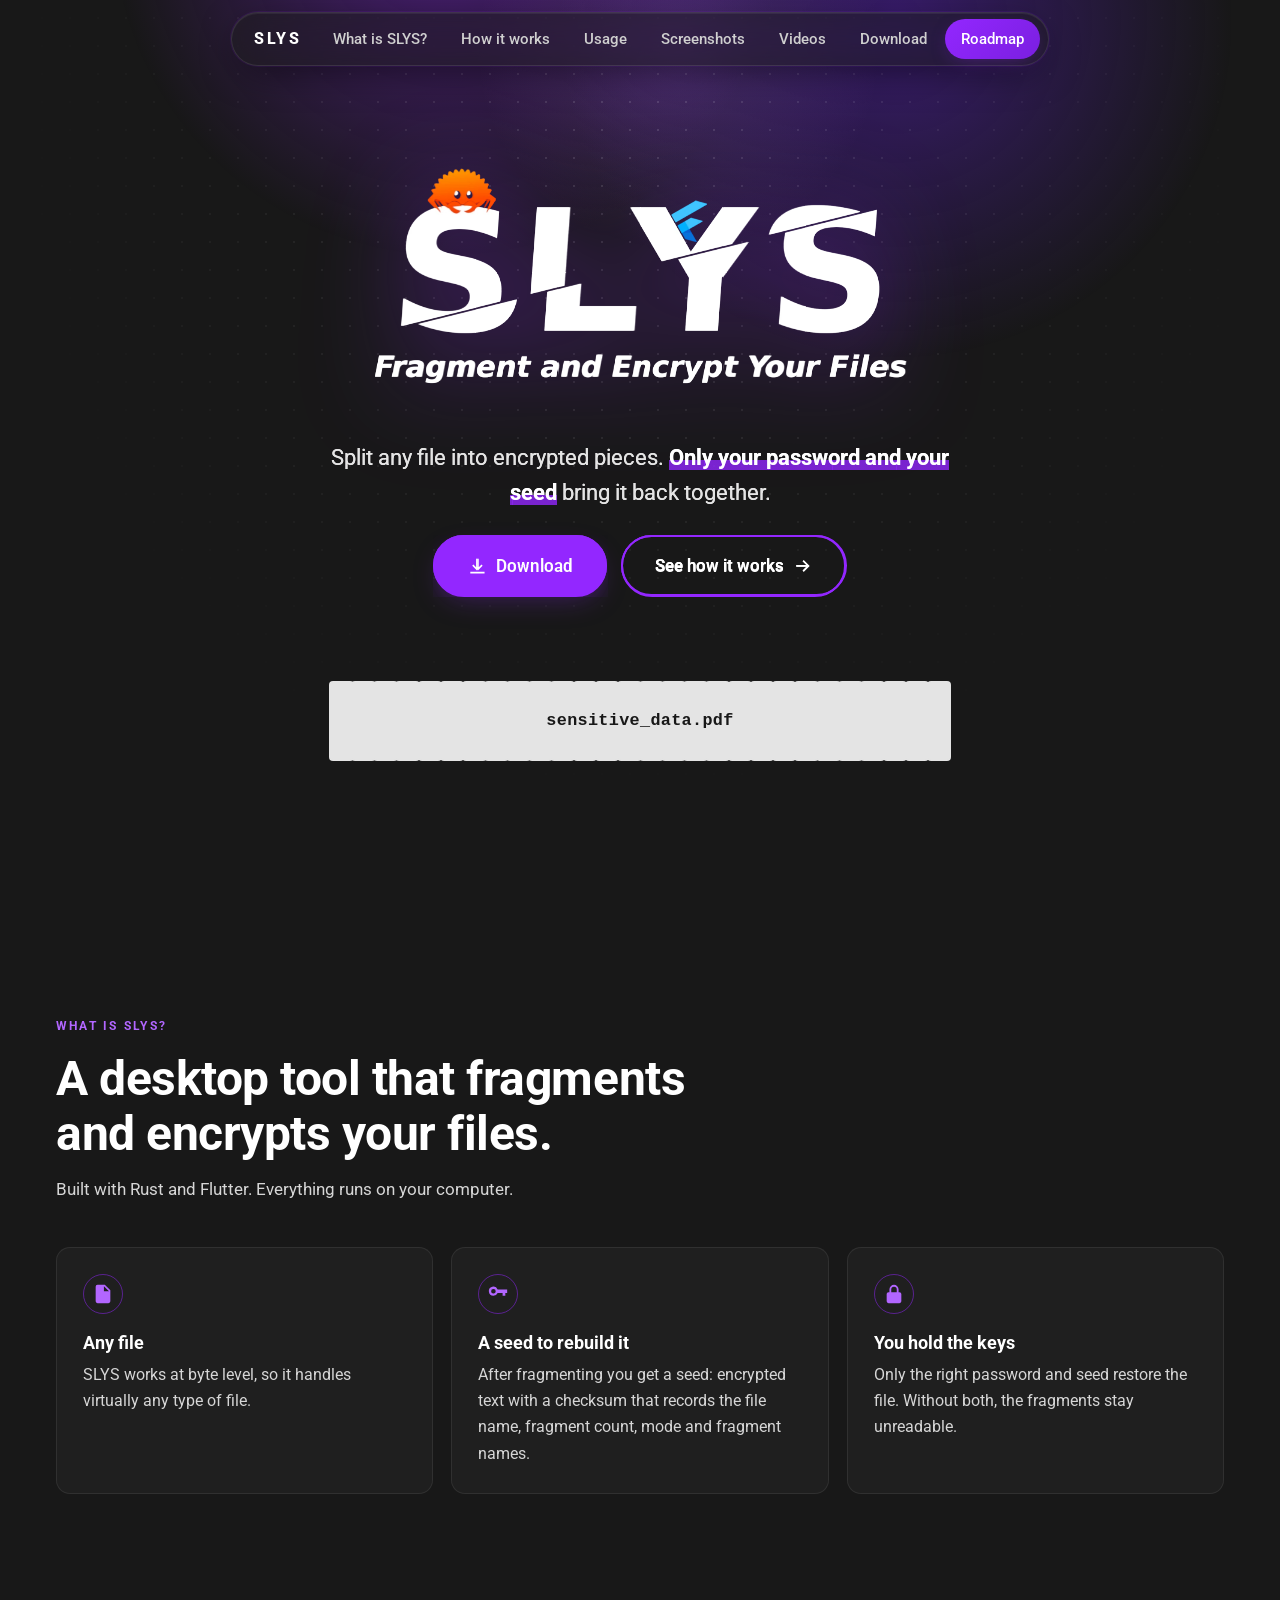
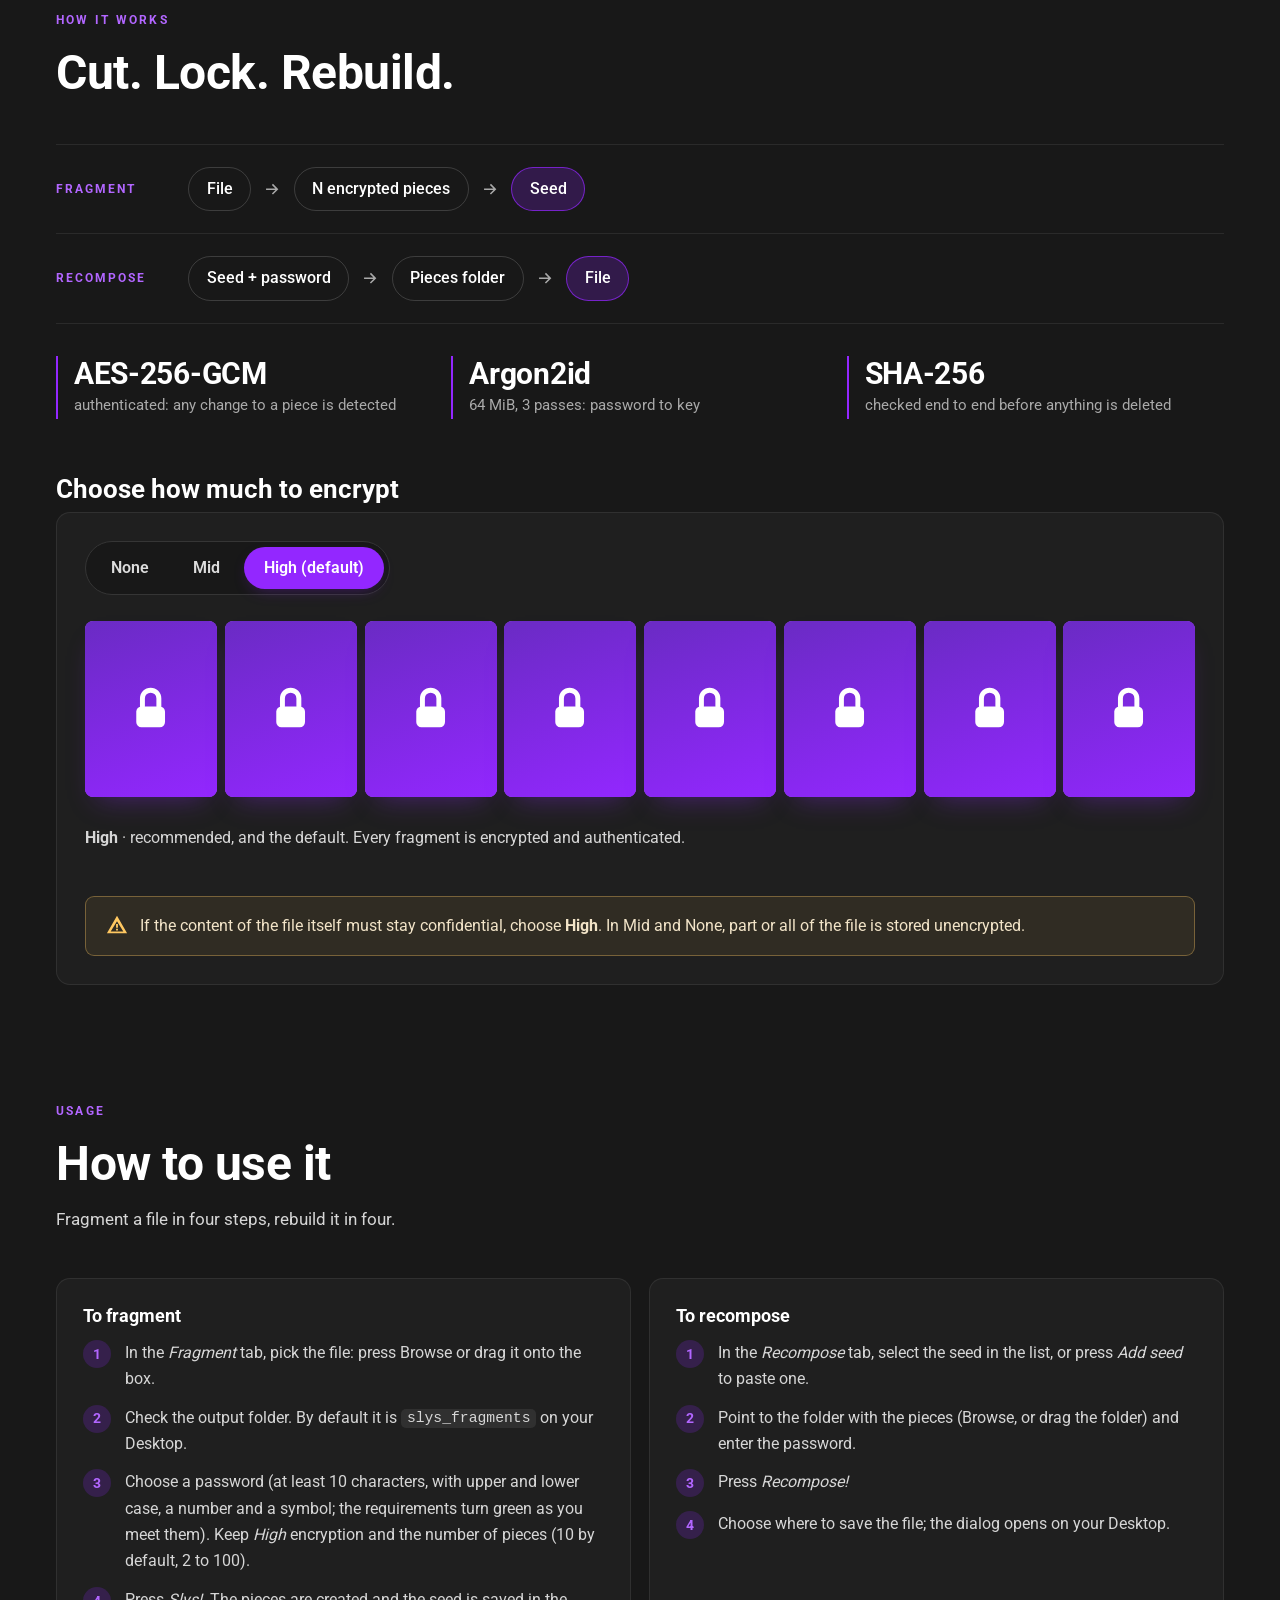
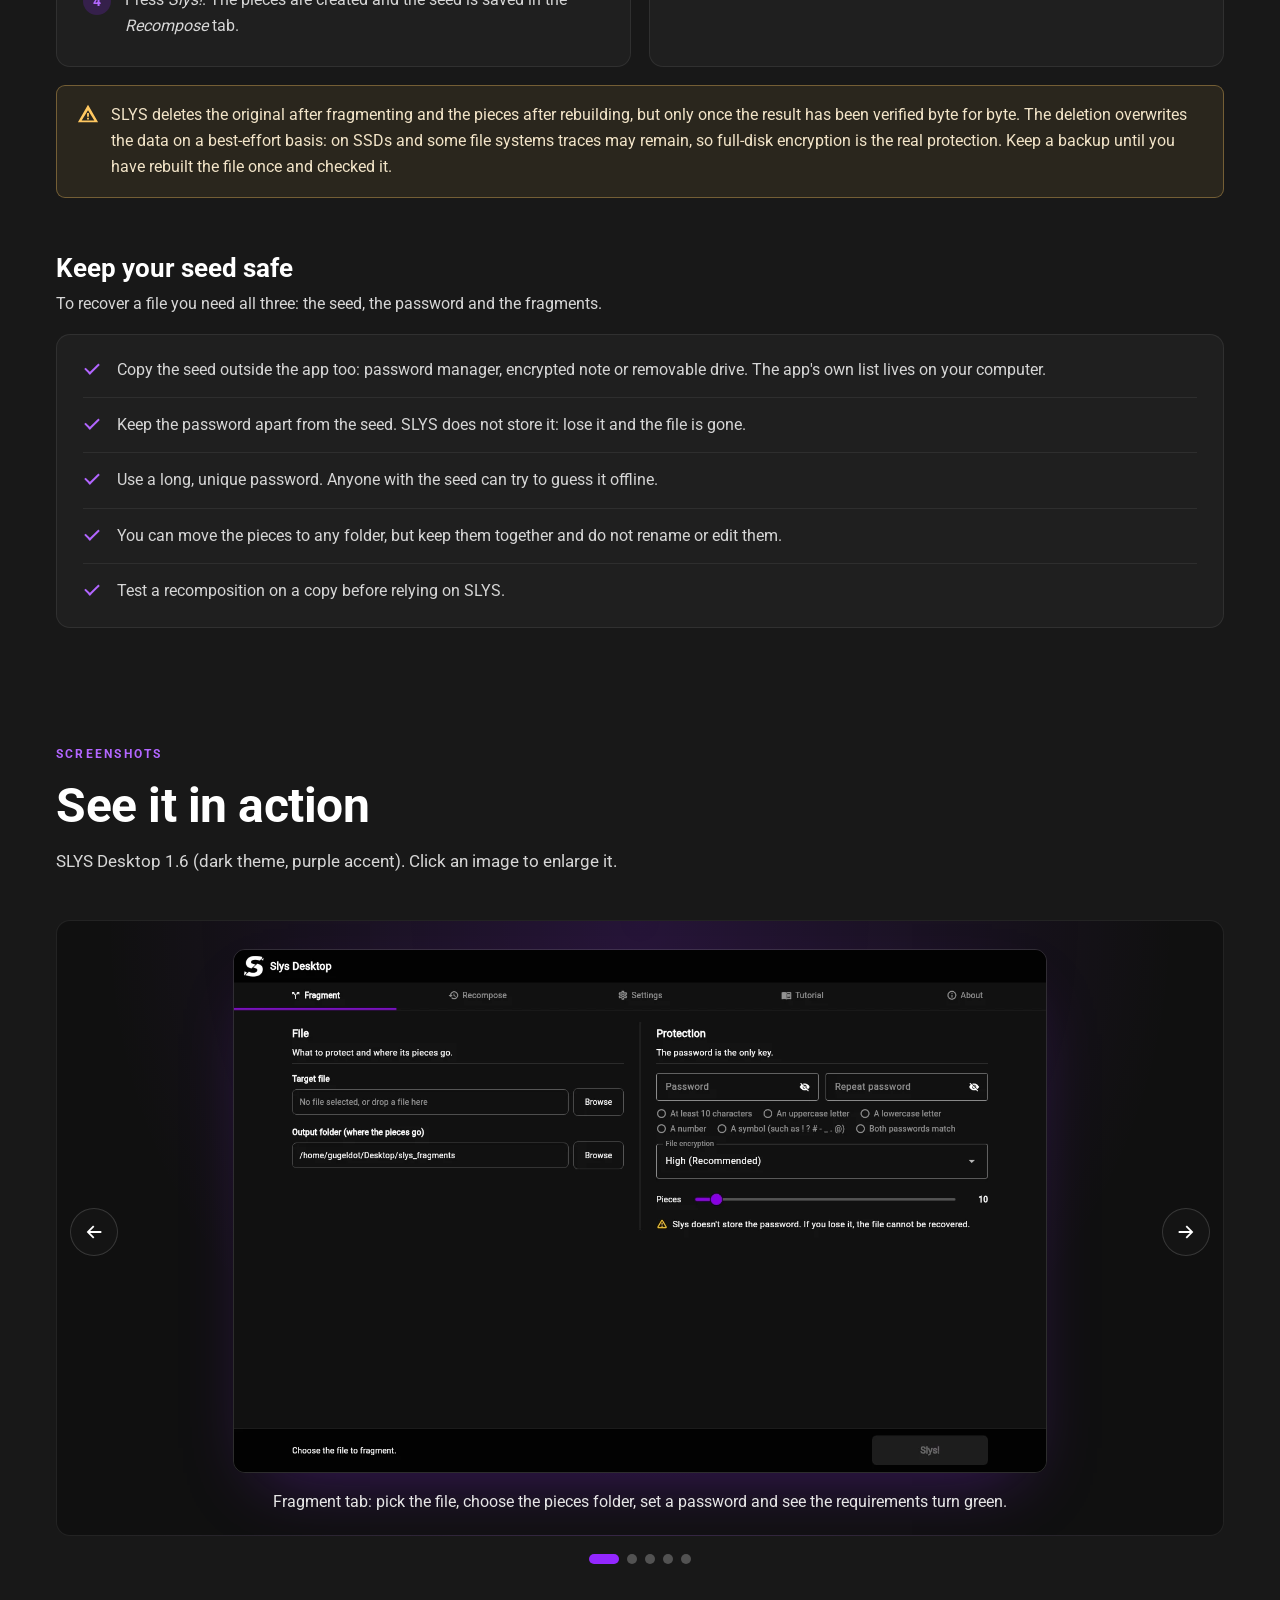
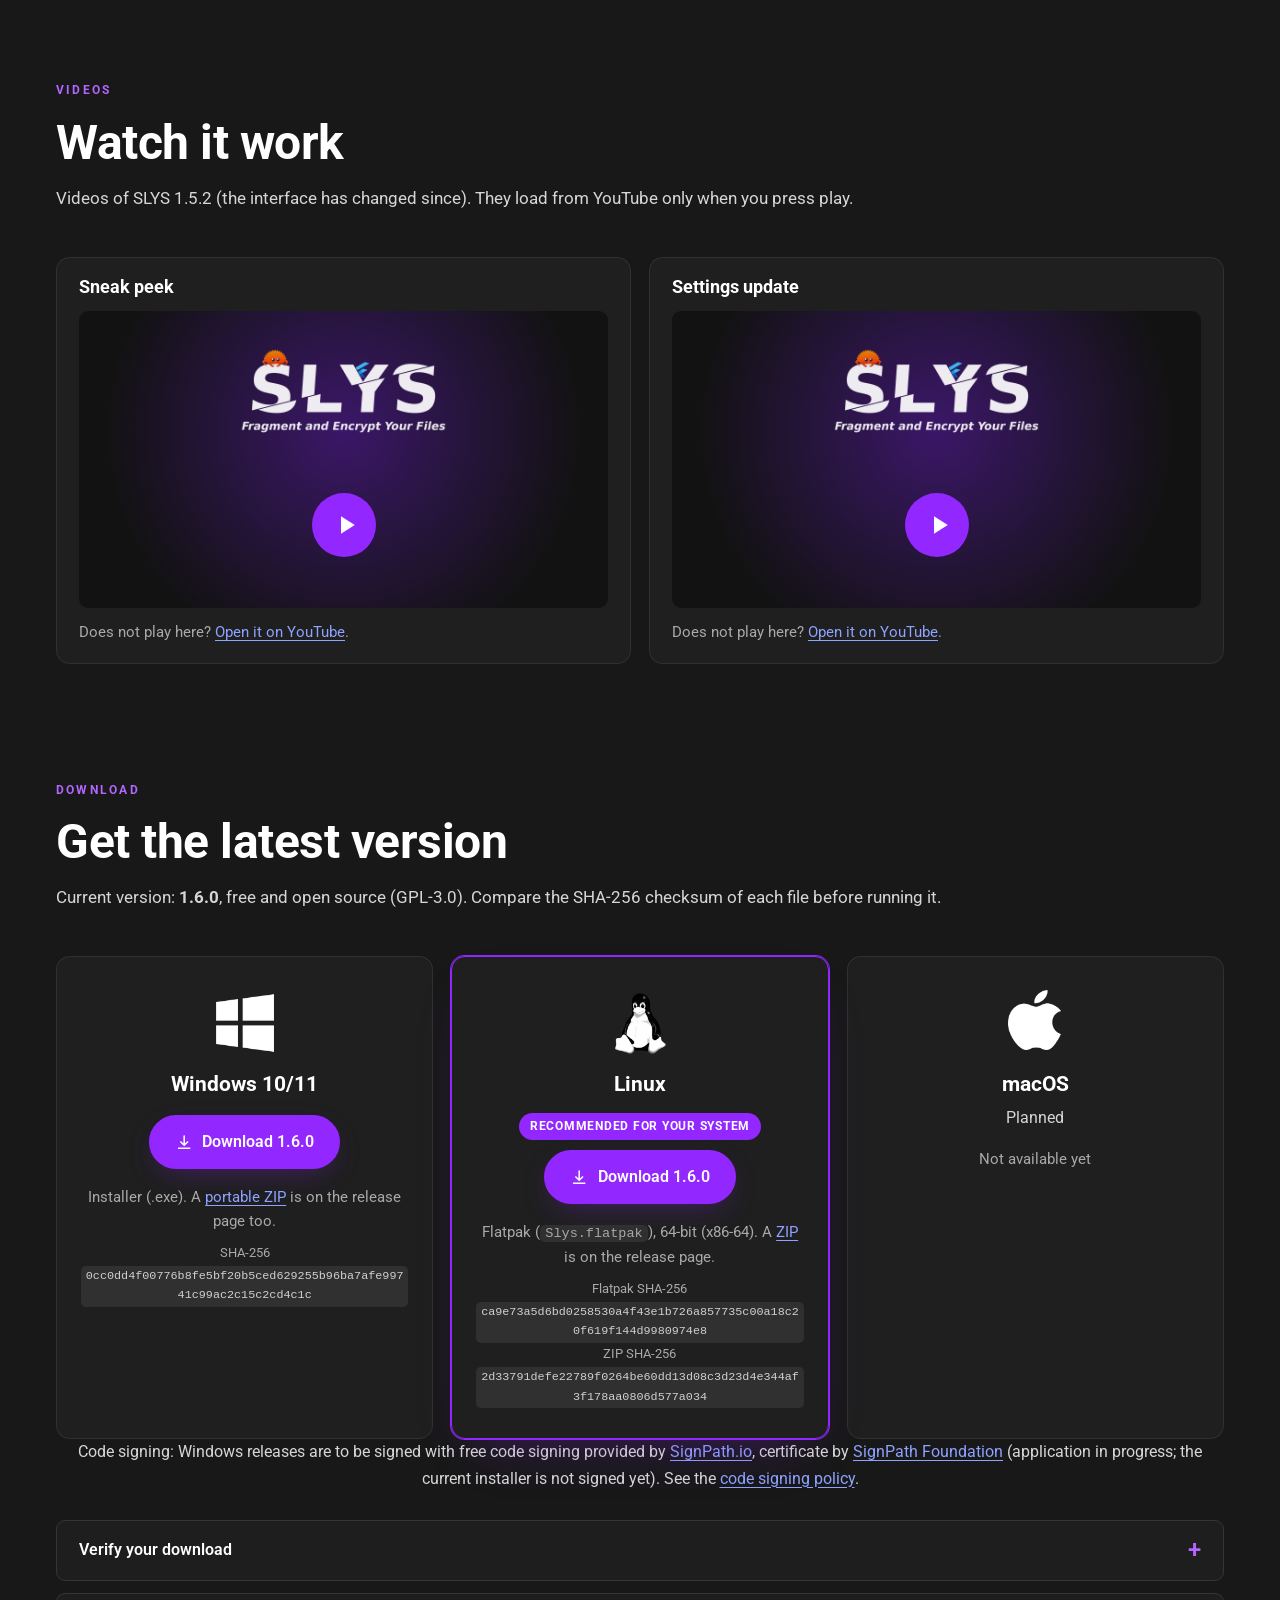
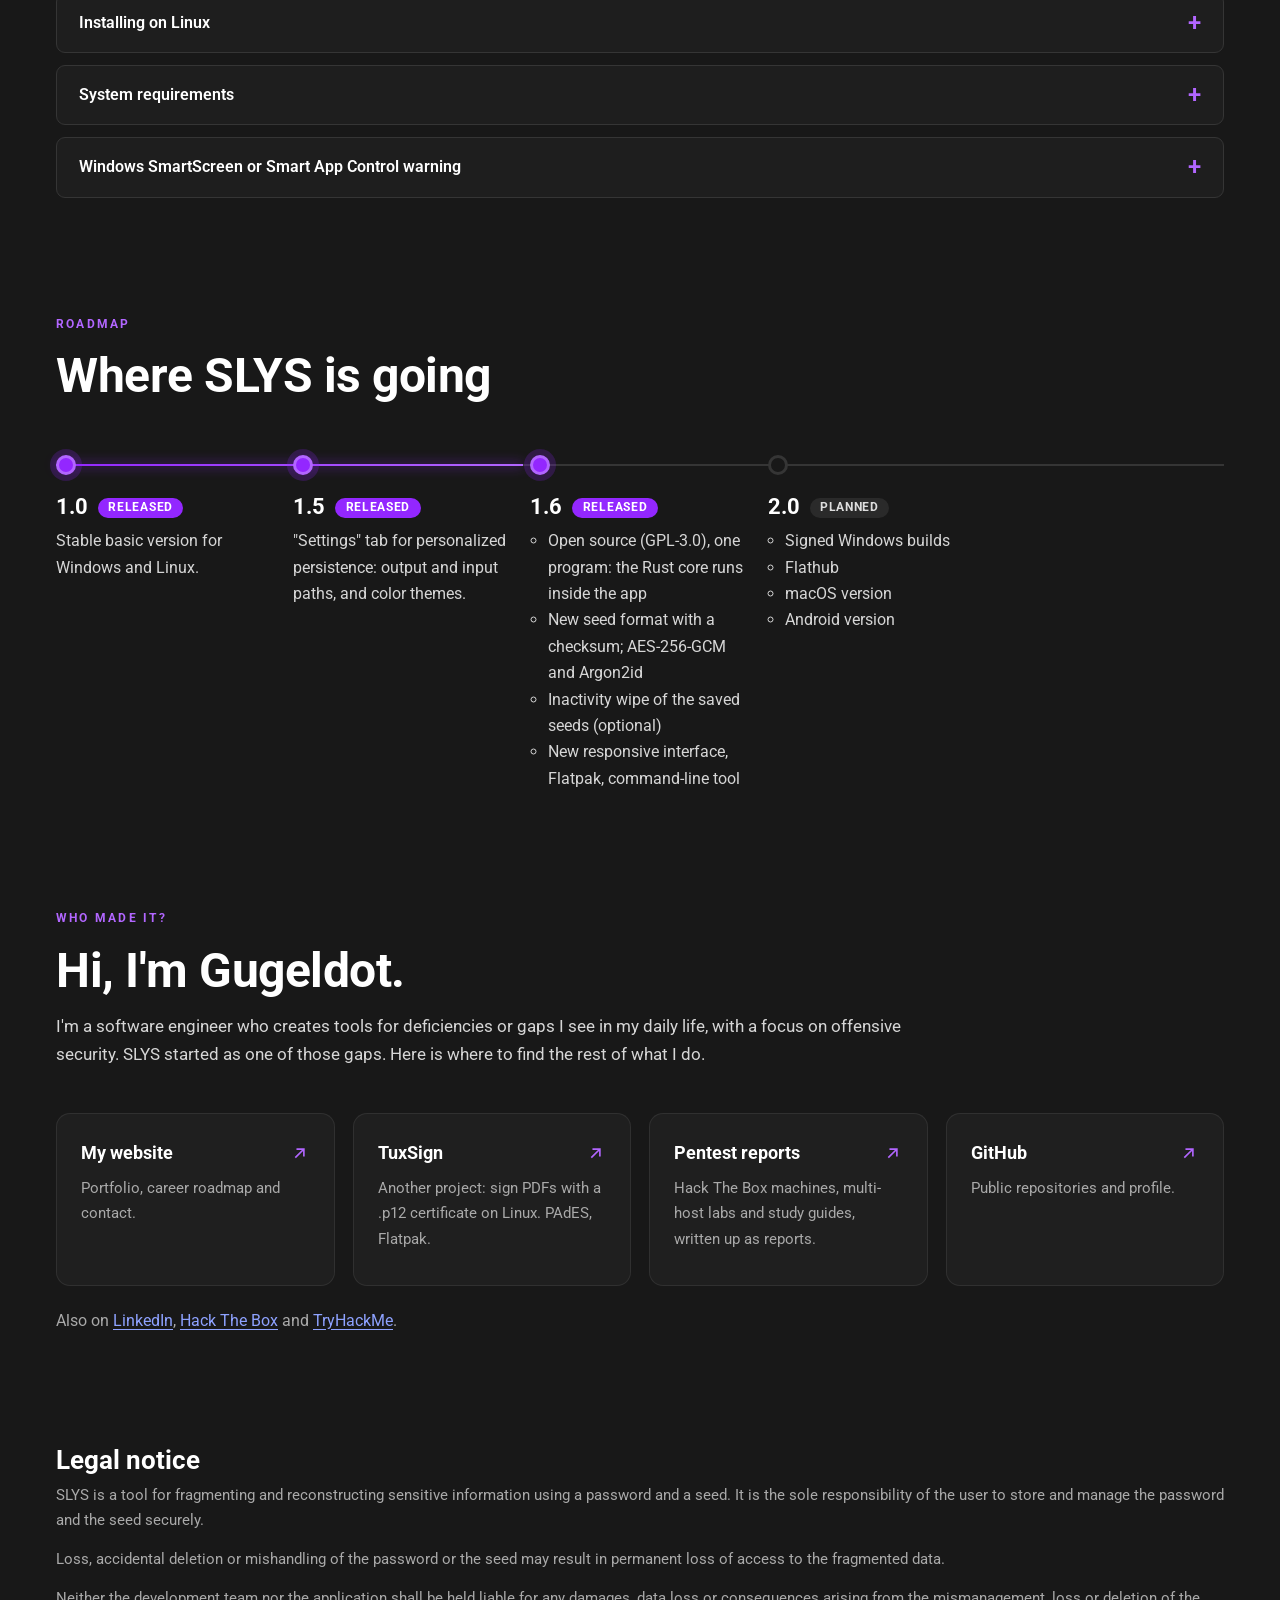
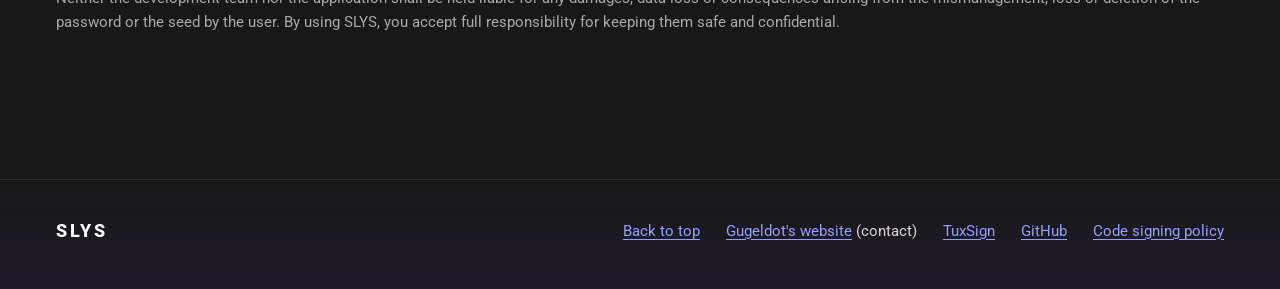
==== commit ca1d9b26: "Website: code signing policy page and SignPath Foundation notice on the download section" ====
--- a/docs/index.html
+++ b/docs/index.html
@@ -323,6 +323,7 @@
       <p class="meta">Not available yet</p>
     </article>
   </div>
+  <p class="meta reveal" style="text-align:center">Code signing: Windows releases are to be signed with free code signing provided by <a href="https://signpath.io" target="_blank" rel="noopener noreferrer">SignPath.io</a>, certificate by <a href="https://signpath.org" target="_blank" rel="noopener noreferrer">SignPath Foundation</a> (application in progress; the current installer is not signed yet). See the <a href="code-signing-policy.html">code signing policy</a>.</p>
   <!-- tools/fill-checksums.py copies the SHA-256 values from the release's SHA256SUMS file into the codes above. -->
 
   <div class="accs">
@@ -409,6 +410,7 @@
       <li><a href="https://gugeldot.github.io/gugeldots-site/" target="_blank" rel="noopener noreferrer">Gugeldot's website<span class="sr-only"> (opens in a new tab)</span></a> (contact)</li>
       <li><a href="https://gugeldot.github.io/TuxSign/" target="_blank" rel="noopener noreferrer">TuxSign<span class="sr-only"> (opens in a new tab)</span></a></li>
       <li><a href="https://github.com/gugeldot" target="_blank" rel="noopener noreferrer">GitHub<span class="sr-only"> (opens in a new tab)</span></a></li>
+      <li><a href="code-signing-policy.html">Code signing policy</a></li>
     </ul>
     <!-- TODO: direct contact e-mail if desired. -->
   </div>
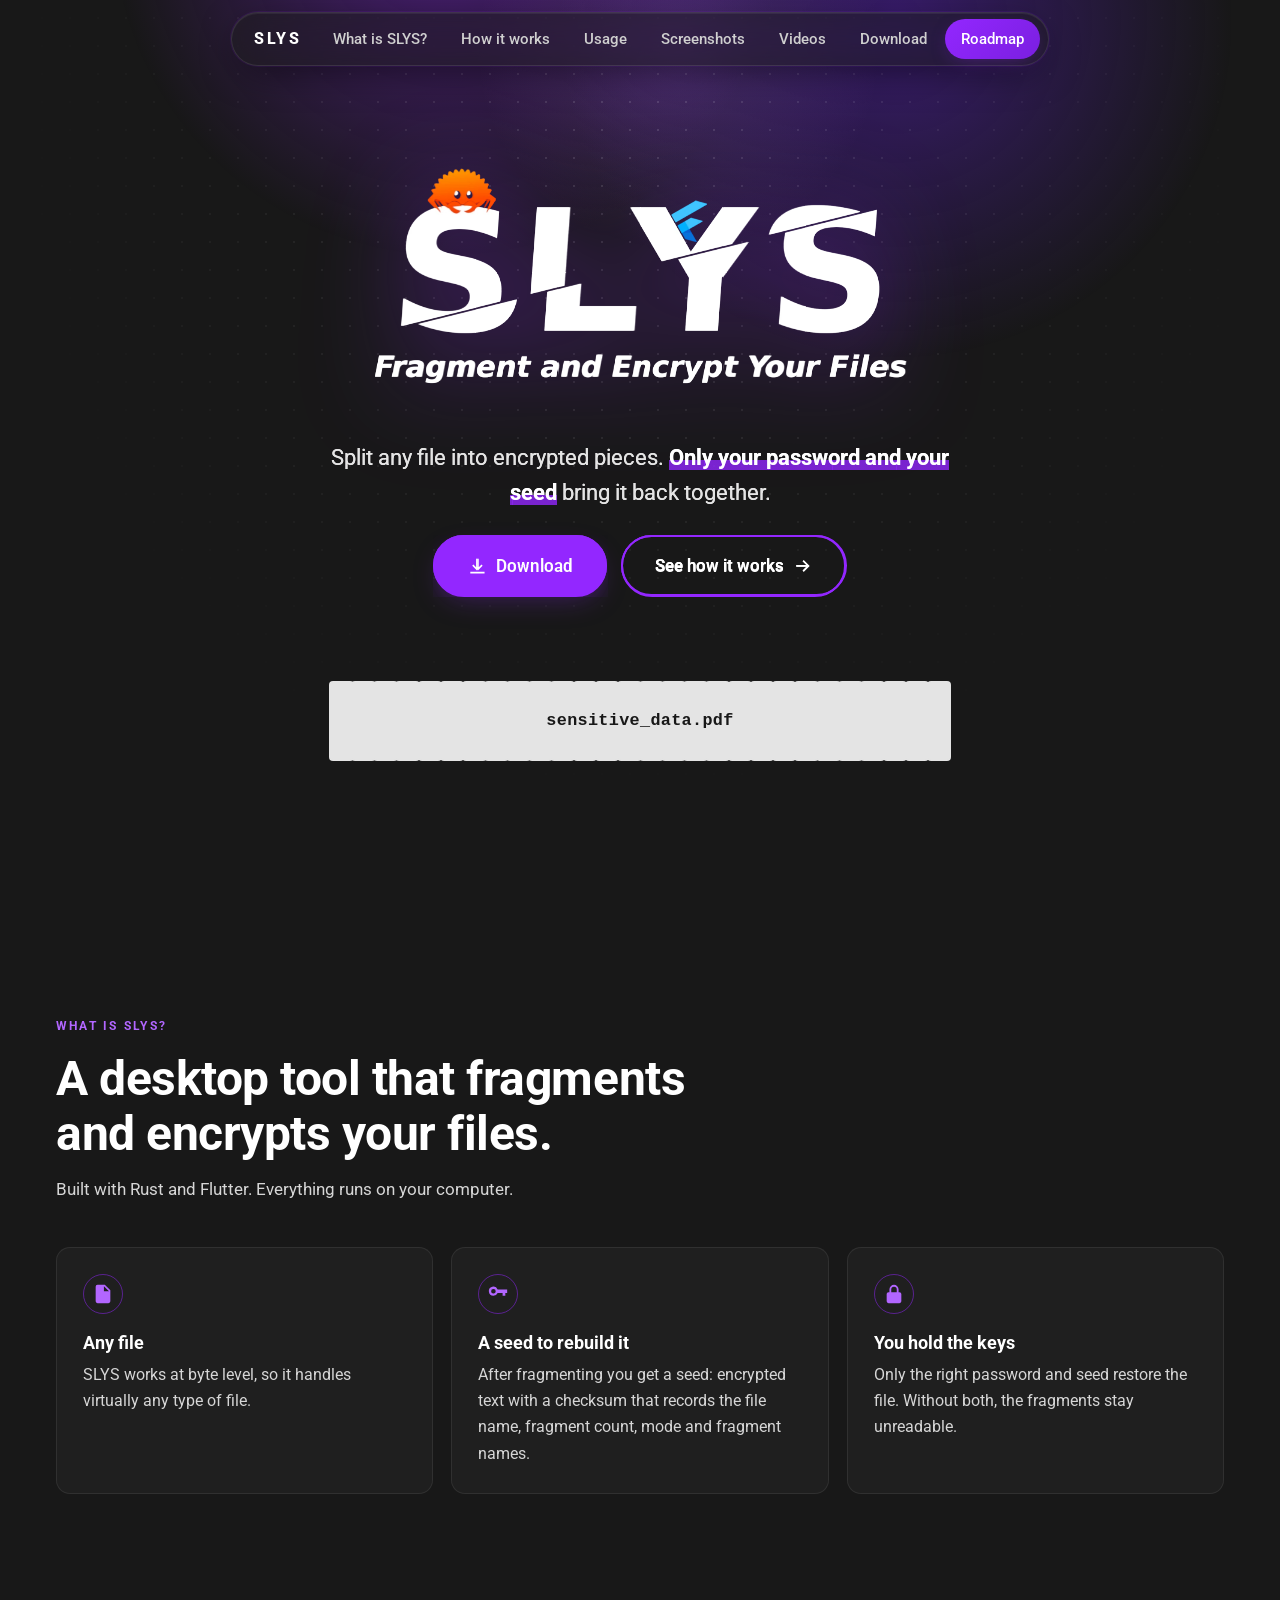
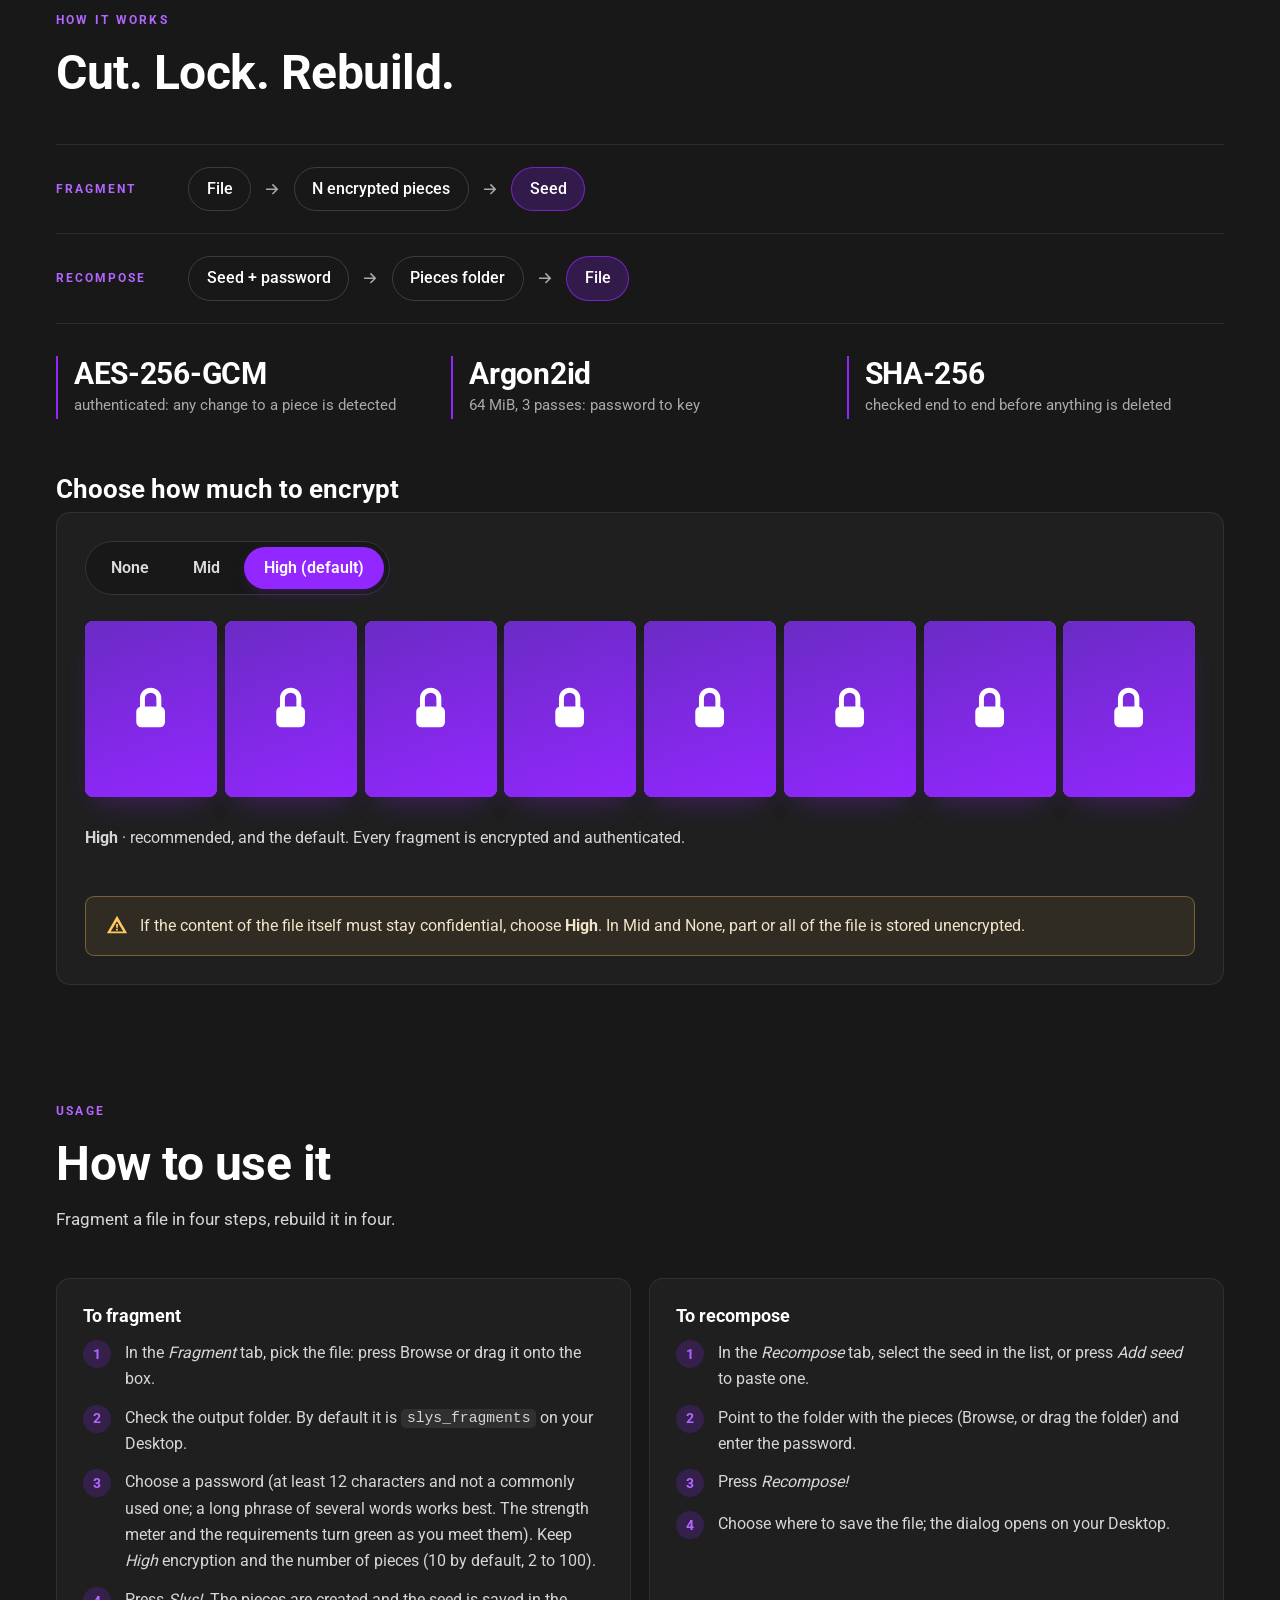
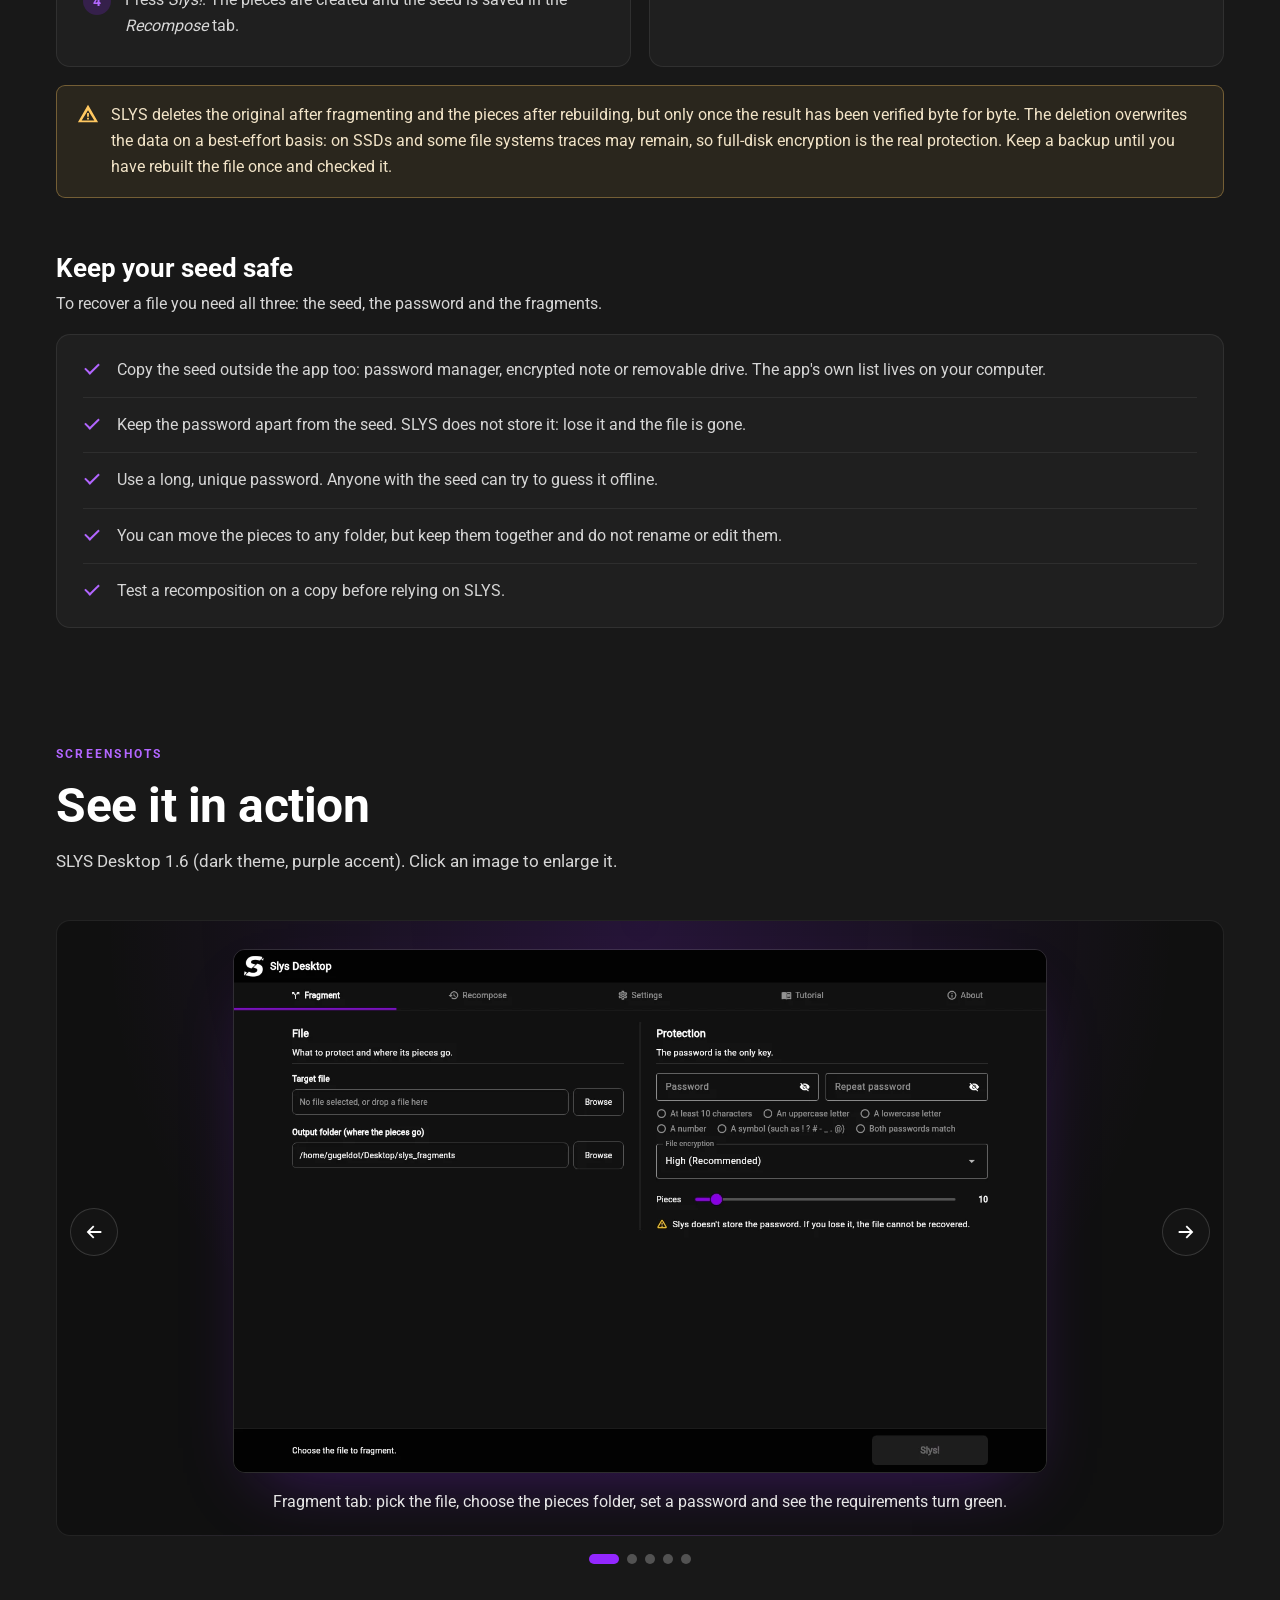
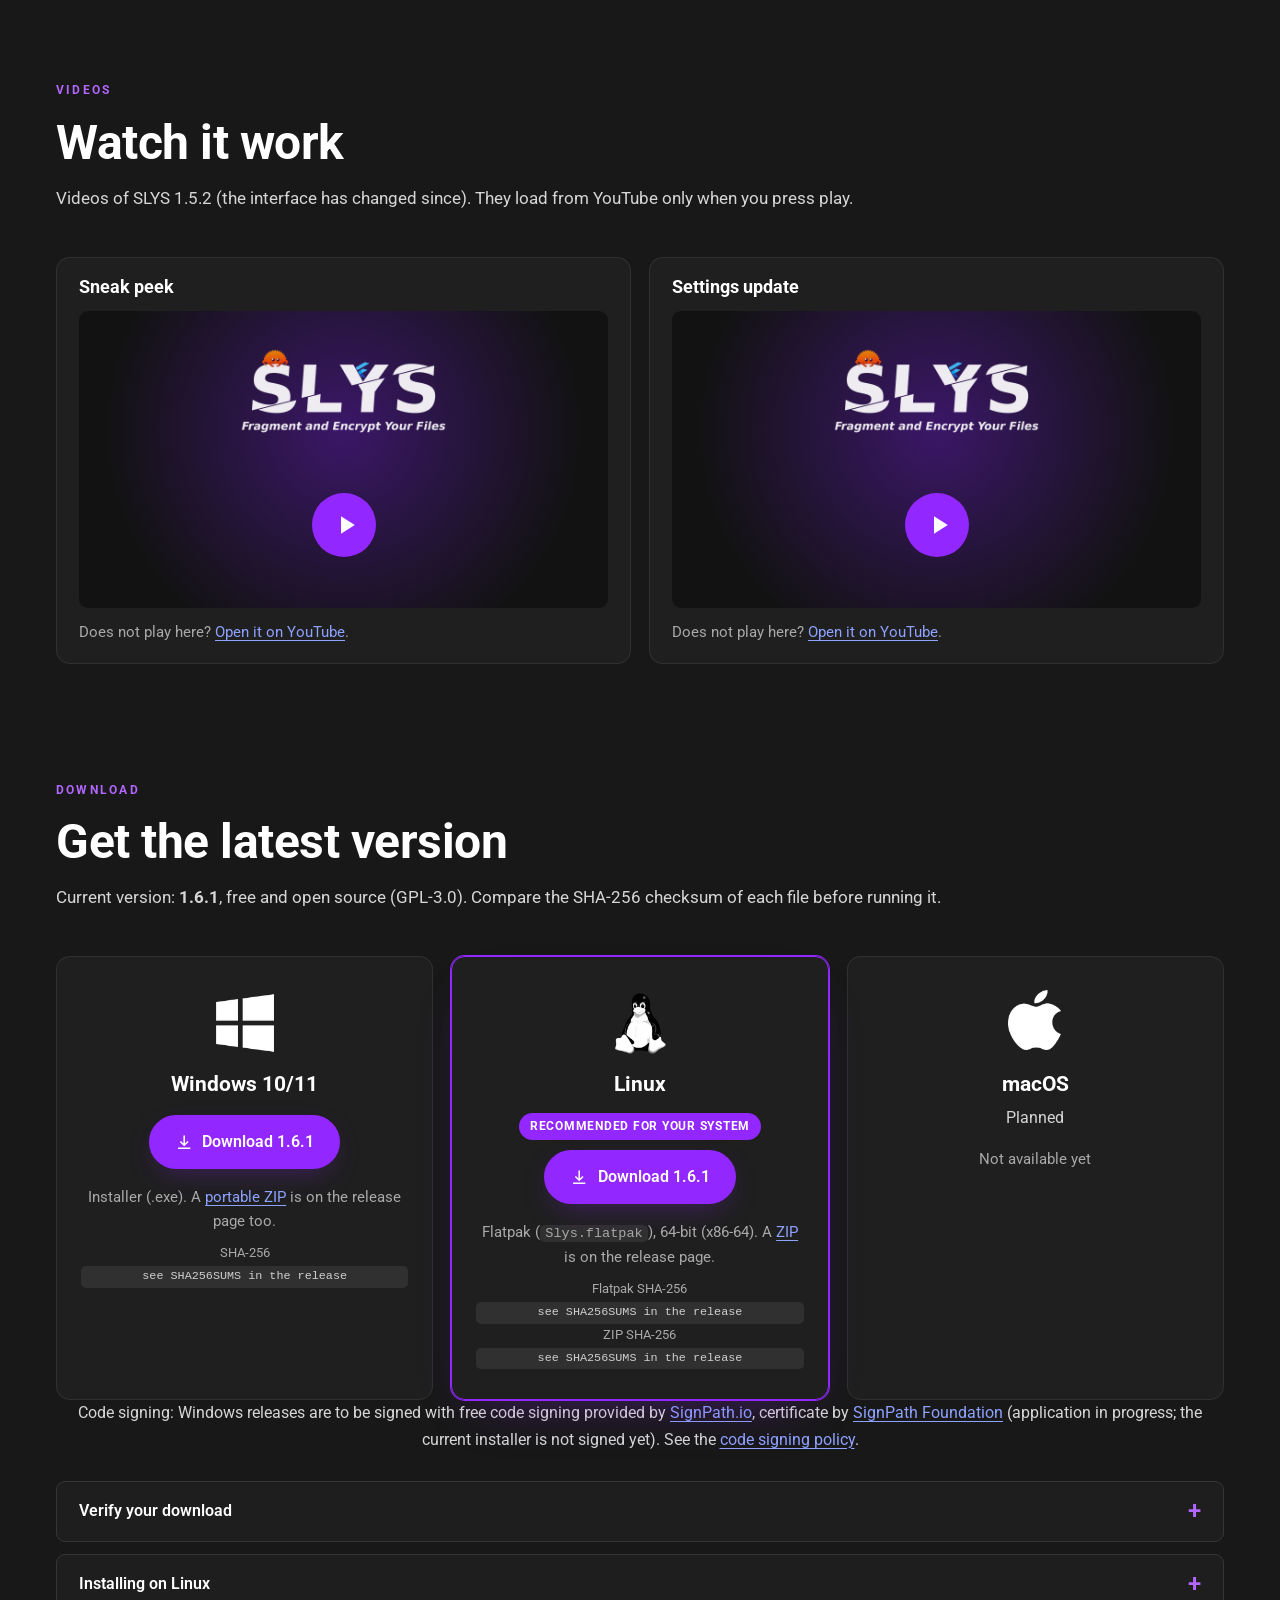
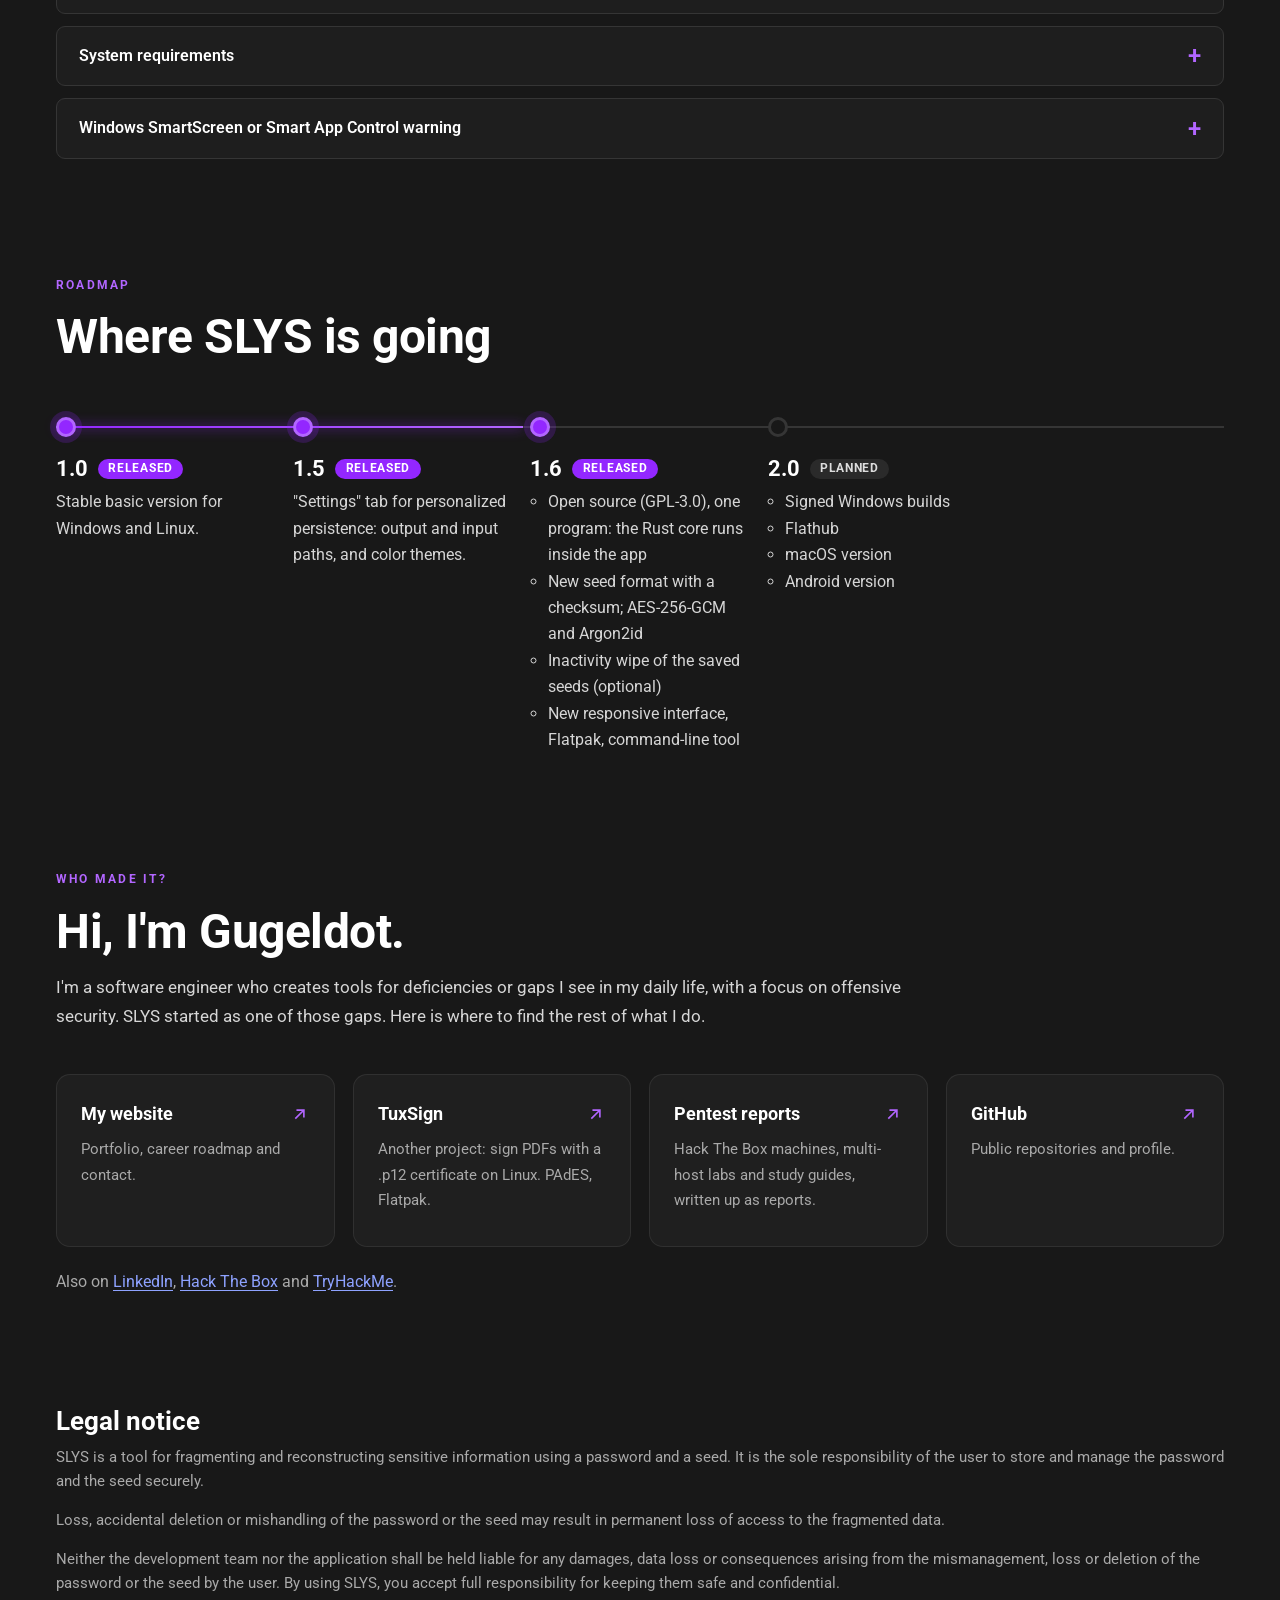
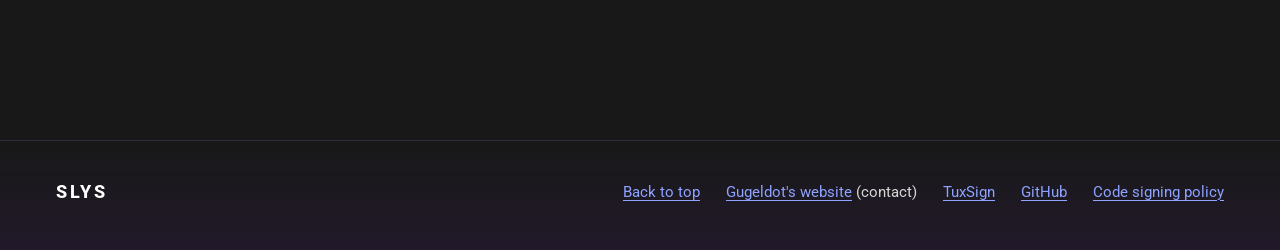
==== commit 16ca71ae: "Passwords: 12 characters, strength meter and a list of common passwords instead of character-class r" ====
--- a/docs/index.html
+++ b/docs/index.html
@@ -45,7 +45,7 @@
   "image": "https://gugeldot.github.io/slys/assets/og/og-slys.png",
   "applicationCategory": "SecurityApplication",
   "operatingSystem": "Windows 10, Windows 11, Linux",
-  "softwareVersion": "1.6.0",
+  "softwareVersion": "1.6.1",
   "license": "https://www.gnu.org/licenses/gpl-3.0.html",
   "codeRepository": "https://github.com/gugeldot/slys",
   "downloadUrl": "https://github.com/gugeldot/slys/releases/latest",
@@ -188,7 +188,7 @@
       <ol class="todo-list">
         <li>In the <em>Fragment</em> tab, pick the file: press Browse or drag it onto the box.</li>
         <li>Check the output folder. By default it is <code>slys_fragments</code> on your Desktop.</li>
-        <li>Choose a password (at least 10 characters, with upper and lower case, a number and a symbol; the requirements turn green as you meet them). Keep <em>High</em> encryption and the number of pieces (10 by default, 2 to 100).</li>
+        <li>Choose a password (at least 12 characters and not a commonly used one; a long phrase of several words works best. The strength meter and the requirements turn green as you meet them). Keep <em>High</em> encryption and the number of pieces (10 by default, 2 to 100).</li>
         <li>Press <em>Slys!</em>. The pieces are created and the seed is saved in the <em>Recompose</em> tab.</li>
       </ol>
     </article>
@@ -296,25 +296,25 @@
   <div class="head reveal">
     <span class="eyebrow">Download</span>
     <h2>Get the latest version</h2>
-    <p>Current version: <strong>1.6.0</strong>, free and open source (GPL-3.0). Compare the SHA-256 checksum of each file before running it.</p>
+    <p>Current version: <strong>1.6.1</strong>, free and open source (GPL-3.0). Compare the SHA-256 checksum of each file before running it.</p>
   </div>
   <div class="os-grid">
     <article class="card os reveal" data-os="windows">
       <img src="assets/img/os-windows.webp" width="240" height="240" loading="lazy" decoding="async" alt="Windows logo">
       <h3>Windows 10/11</h3>
       <p class="rec" hidden>Recommended for your system</p>
-      <p><a class="btn" href="https://github.com/gugeldot/slys/releases/latest/download/Slys_Installer.exe" rel="noopener noreferrer"><svg class="ico" aria-hidden="true"><use href="#i-download"/></svg>Download 1.6.0<span class="sr-only"> (opens in a new tab)</span></a></p>
+      <p><a class="btn" href="https://github.com/gugeldot/slys/releases/latest/download/Slys_Installer.exe" rel="noopener noreferrer"><svg class="ico" aria-hidden="true"><use href="#i-download"/></svg>Download 1.6.1<span class="sr-only"> (opens in a new tab)</span></a></p>
       <p class="meta">Installer (.exe). A <a href="https://github.com/gugeldot/slys/releases/latest" target="_blank" rel="noopener noreferrer">portable ZIP</a> is on the release page too.</p>
-      <p class="hash"><span>SHA-256</span> <code id="sha-windows">0cc0dd4f00776b8fe5bf20b5ced629255b96ba7afe99741c99ac2c15c2cd4c1c</code></p>
+      <p class="hash"><span>SHA-256</span> <code id="sha-windows">see SHA256SUMS in the release</code></p>
     </article>
     <article class="card os reveal" style="--d:.08s" data-os="linux">
       <img src="assets/img/os-linux.webp" width="206" height="240" loading="lazy" decoding="async" alt="Linux penguin logo">
       <h3>Linux</h3>
       <p class="rec" hidden>Recommended for your system</p>
-      <p><a class="btn" href="https://github.com/gugeldot/slys/releases/latest/download/Slys.flatpak" rel="noopener noreferrer"><svg class="ico" aria-hidden="true"><use href="#i-download"/></svg>Download 1.6.0<span class="sr-only"> (opens in a new tab)</span></a></p>
+      <p><a class="btn" href="https://github.com/gugeldot/slys/releases/latest/download/Slys.flatpak" rel="noopener noreferrer"><svg class="ico" aria-hidden="true"><use href="#i-download"/></svg>Download 1.6.1<span class="sr-only"> (opens in a new tab)</span></a></p>
       <p class="meta">Flatpak (<code>Slys.flatpak</code>), 64-bit (x86-64). A <a href="https://github.com/gugeldot/slys/releases/latest" target="_blank" rel="noopener noreferrer">ZIP</a> is on the release page.</p>
-      <p class="hash"><span>Flatpak SHA-256</span> <code id="sha-flatpak">ca9e73a5d6bd0258530a4f43e1b726a857735c00a18c20f619f144d9980974e8</code></p>
-      <p class="hash"><span>ZIP SHA-256</span> <code id="sha-linux">2d33791defe22789f0264be60dd13d08c3d23d4e344af3f178aa0806d577a034</code></p>
+      <p class="hash"><span>Flatpak SHA-256</span> <code id="sha-flatpak">see SHA256SUMS in the release</code></p>
+      <p class="hash"><span>ZIP SHA-256</span> <code id="sha-linux">see SHA256SUMS in the release</code></p>
     </article>
     <article class="card os os-soon reveal" style="--d:.16s" data-os="macos">
       <img src="assets/img/os-macos.webp" width="240" height="240" loading="lazy" decoding="async" alt="Apple logo">
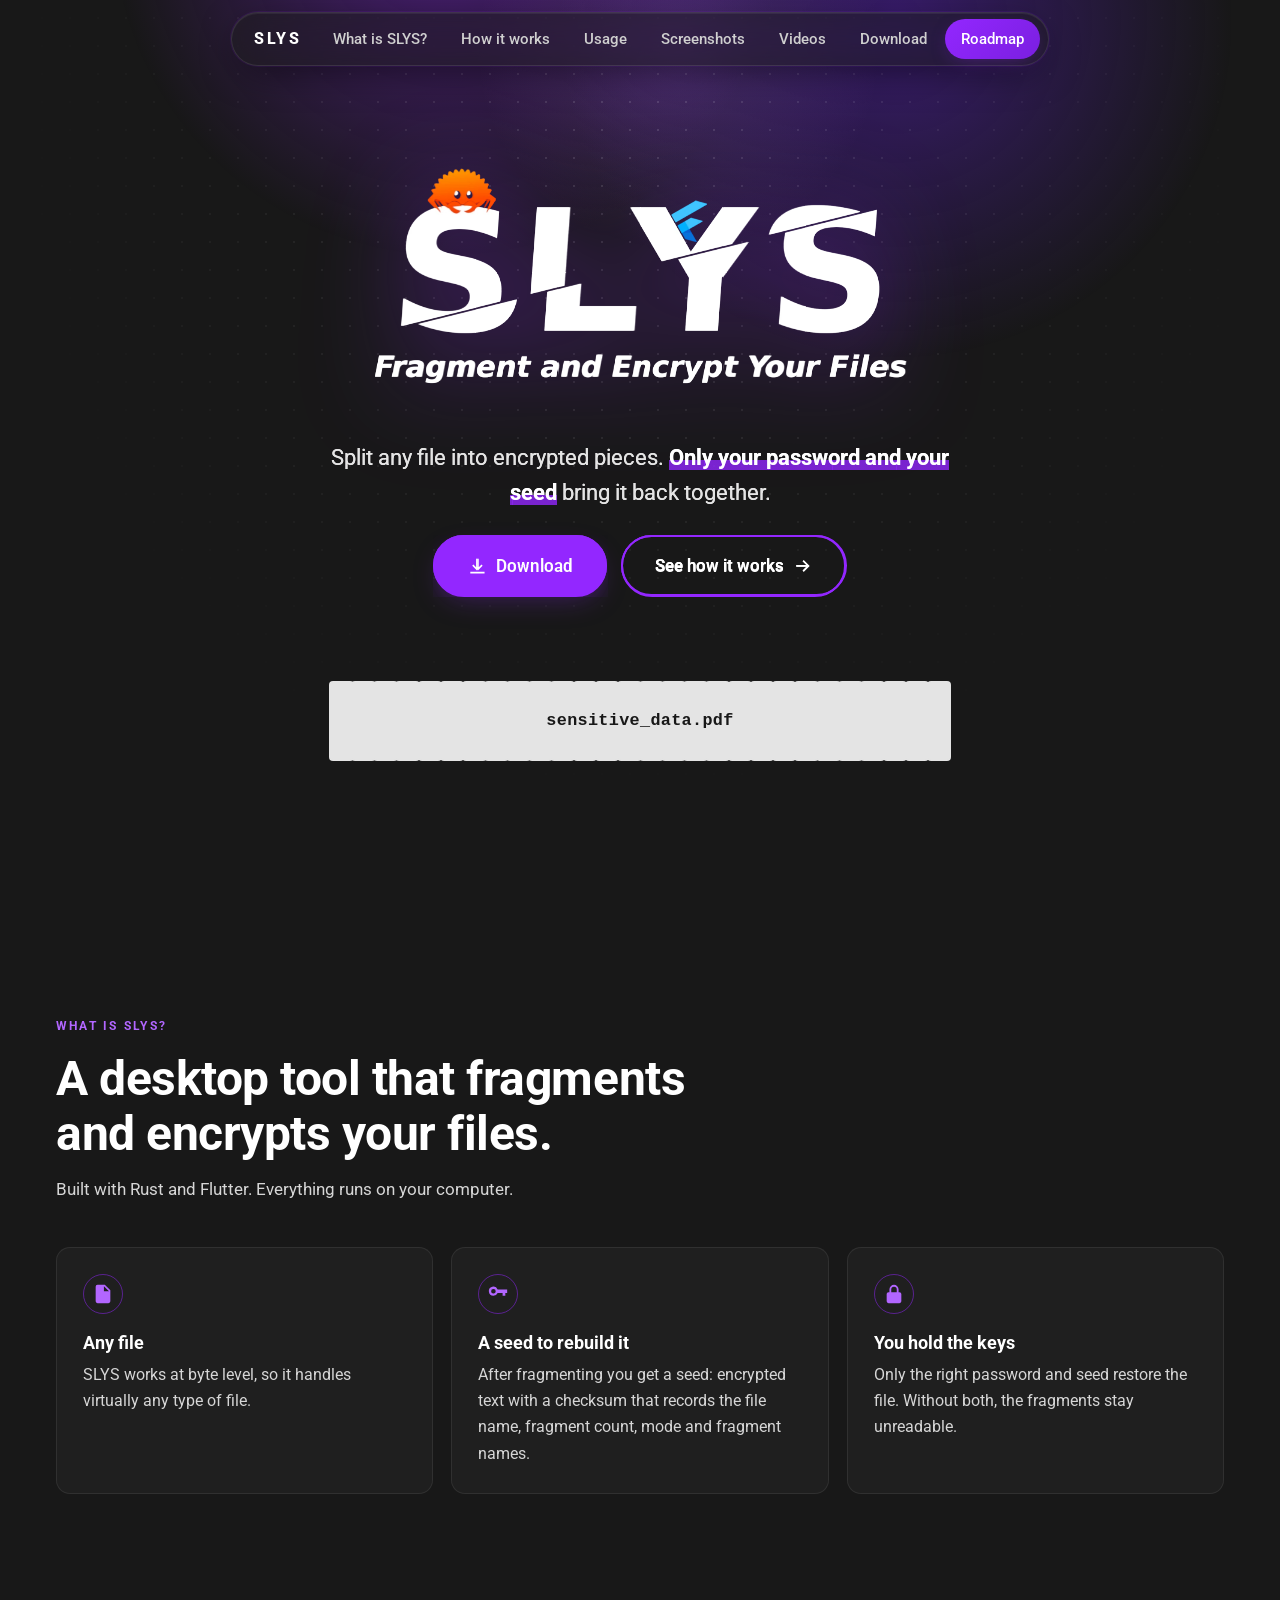
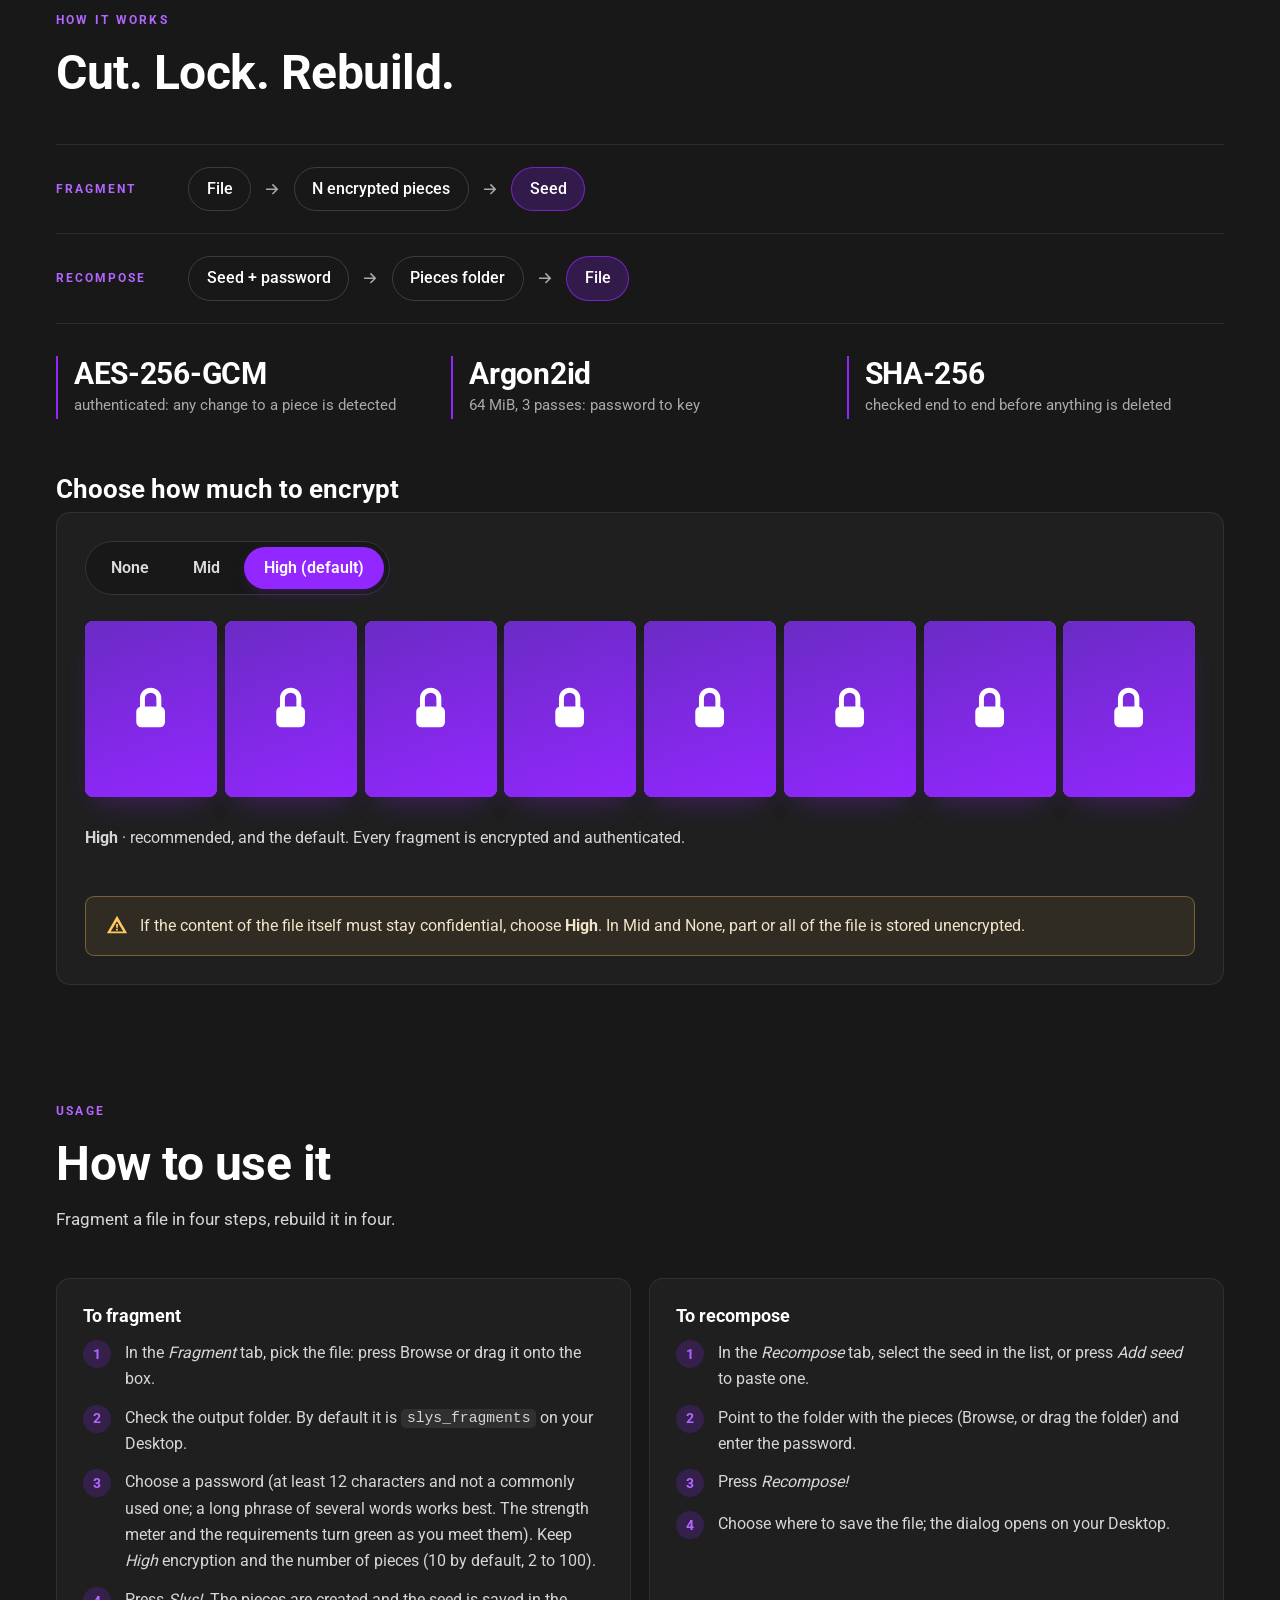
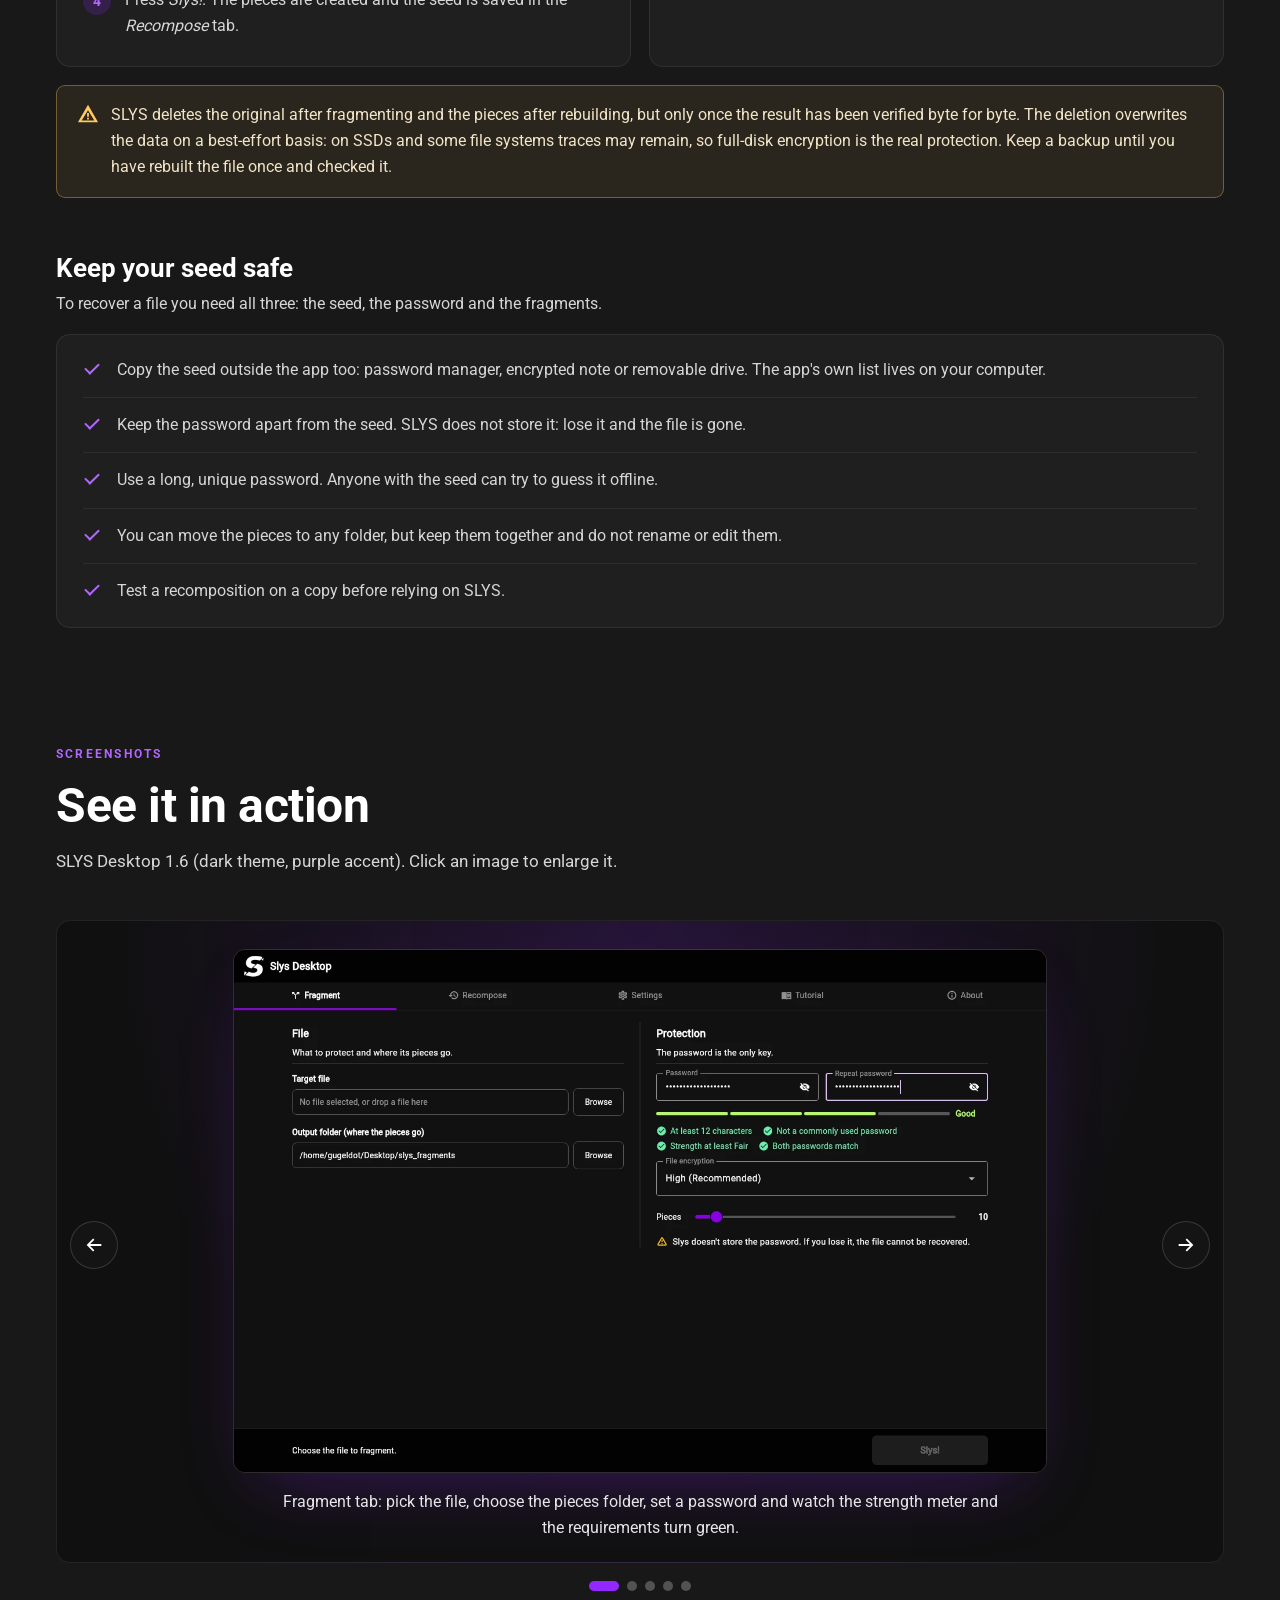
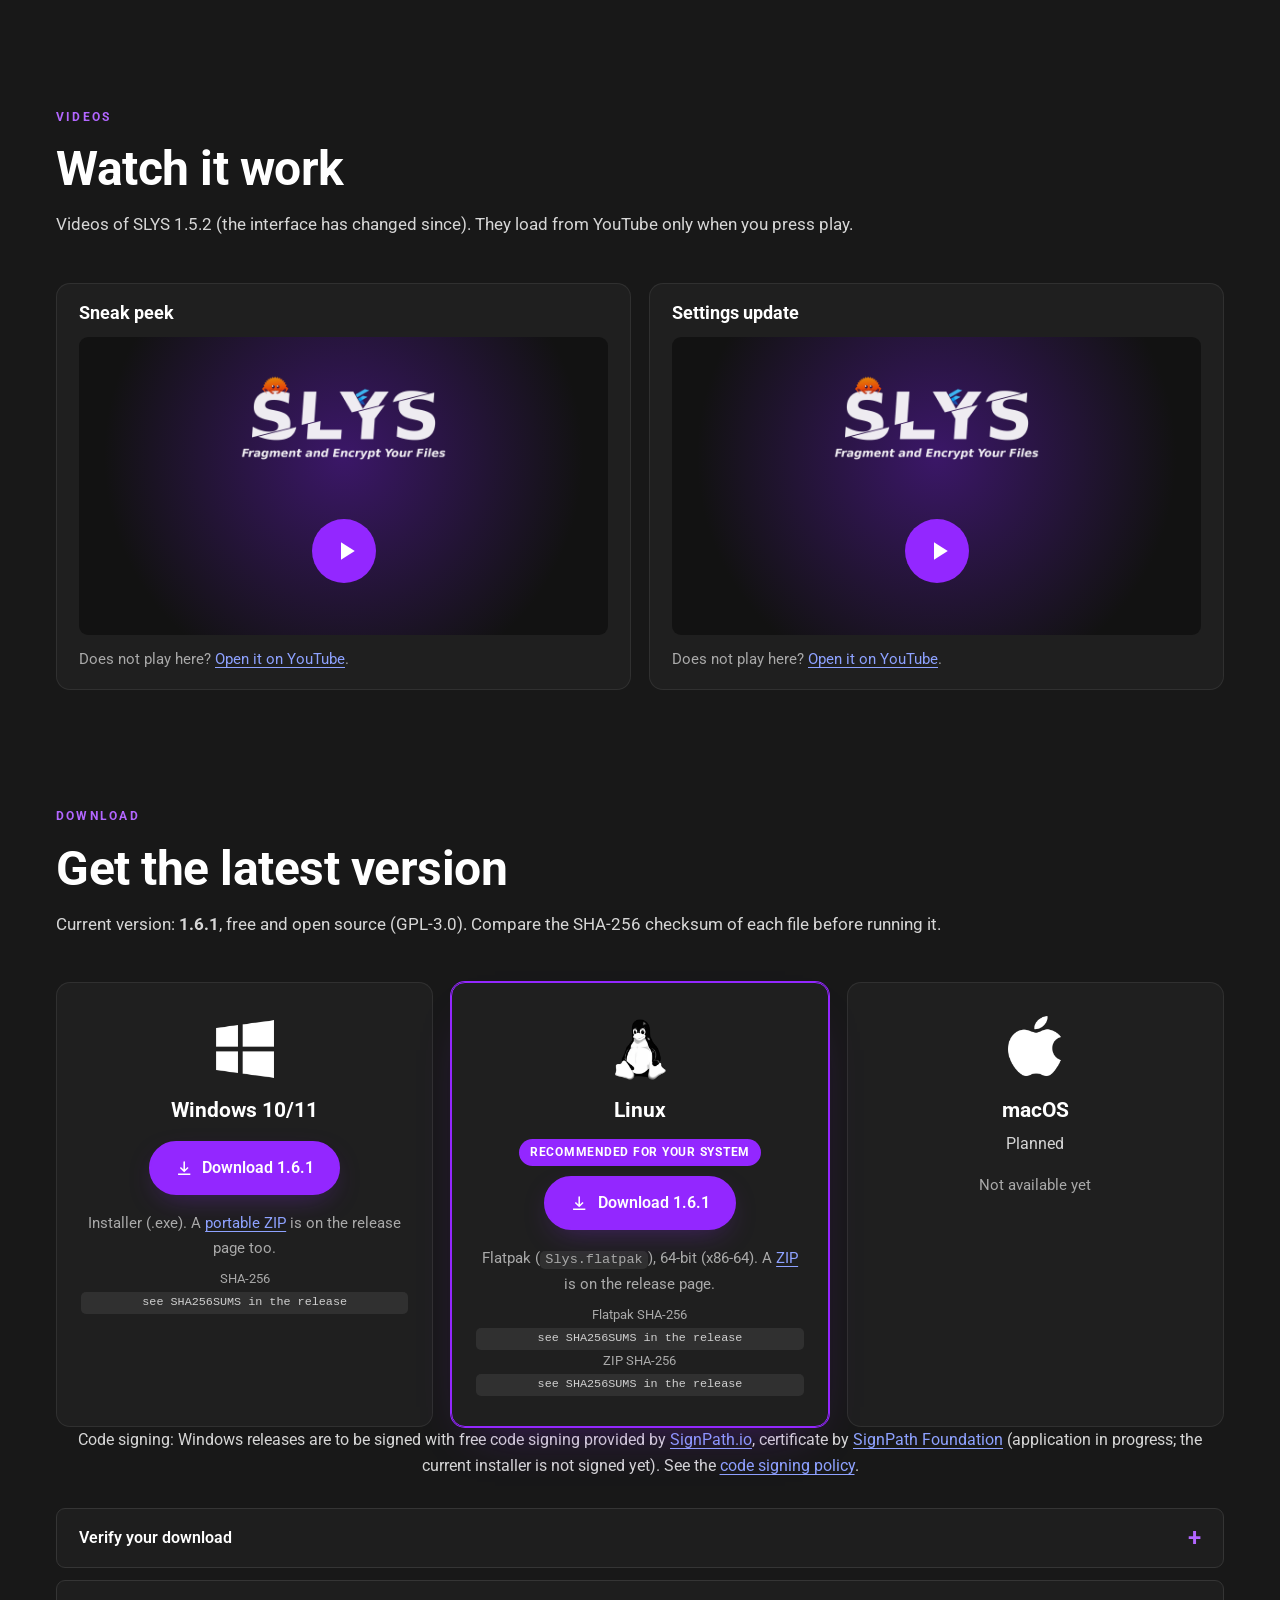
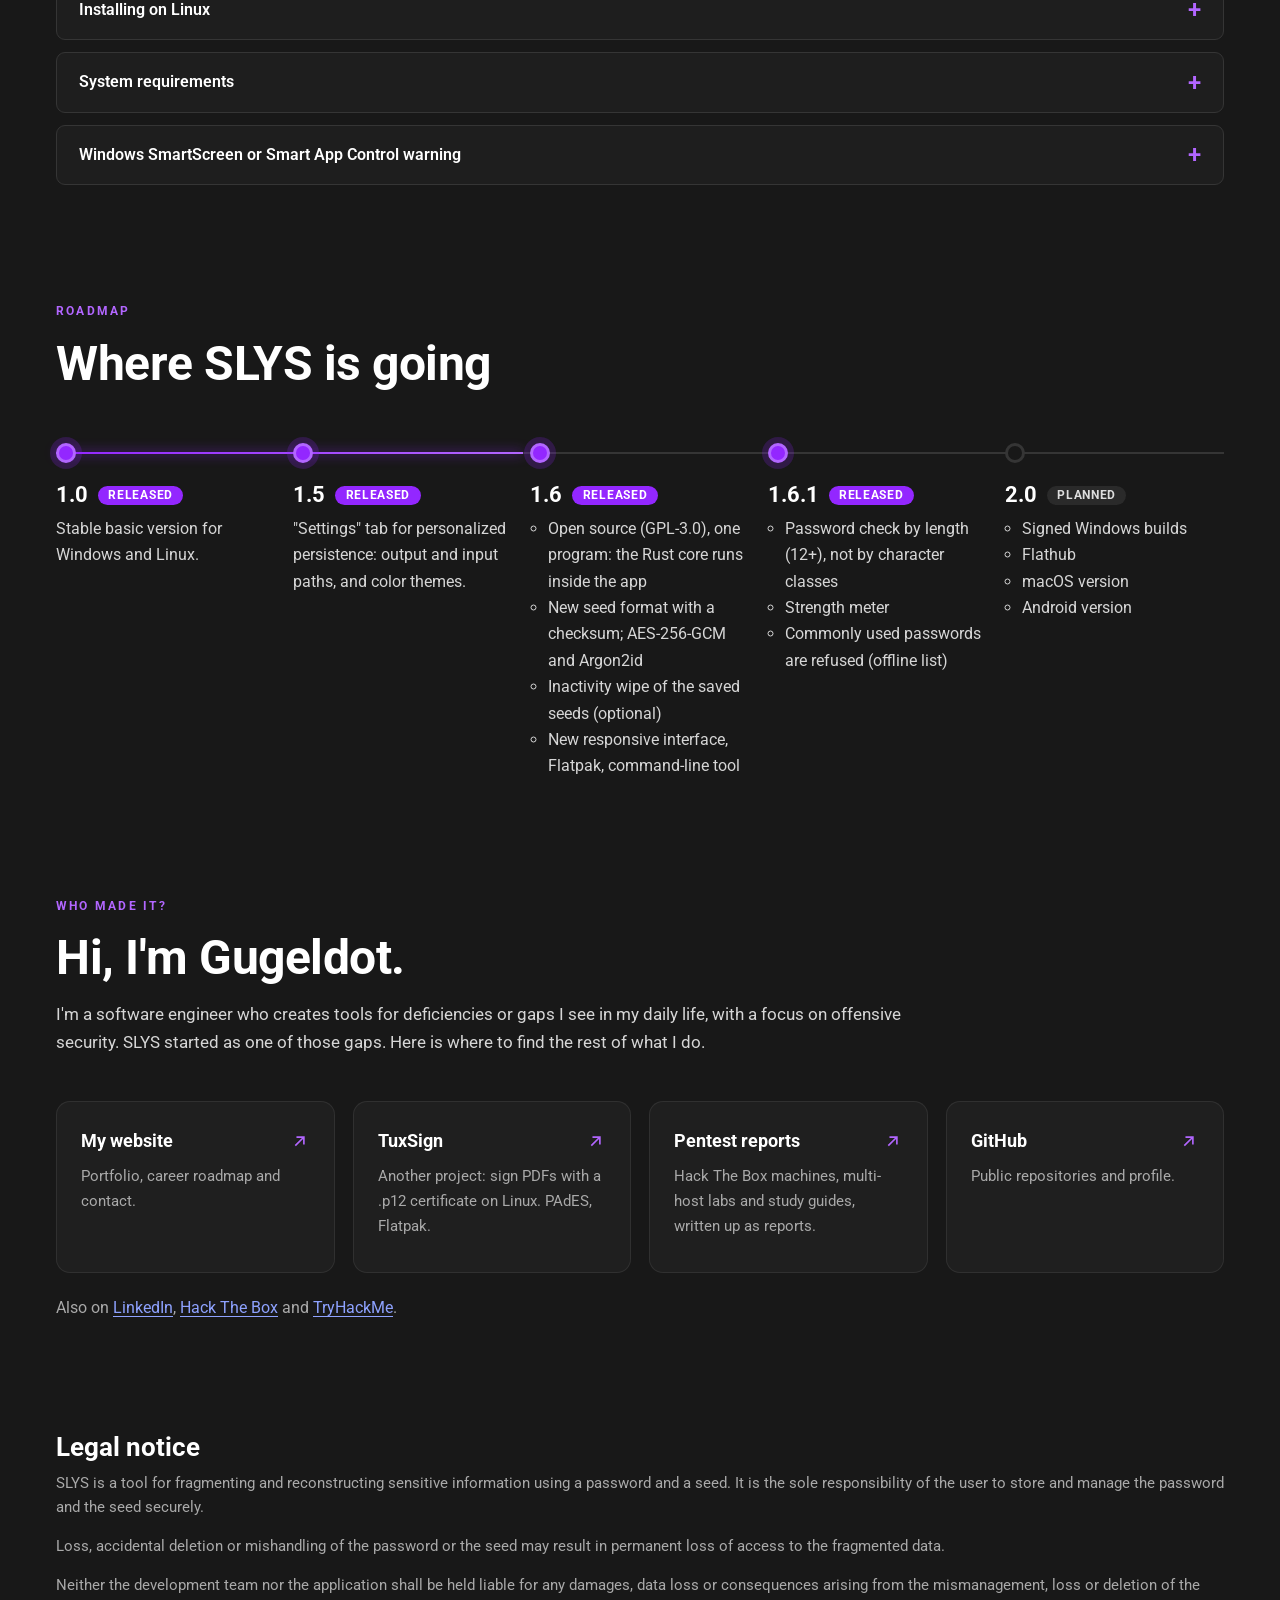
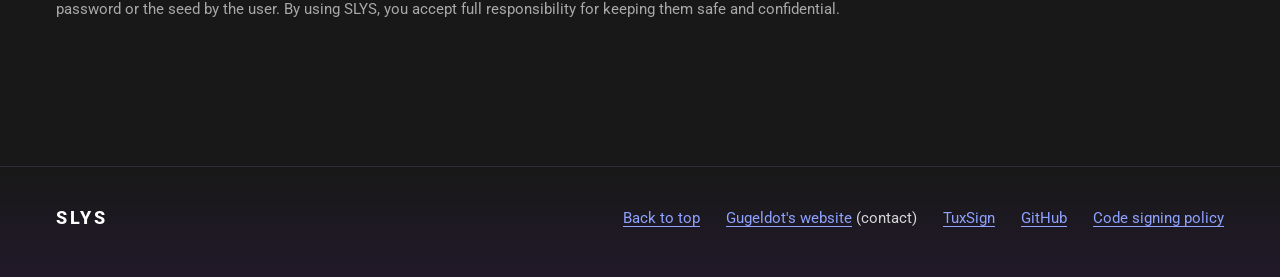
==== commit 0736bce1: "Website: 1.6.1 in the roadmap, new screenshots (strength meter, a saved seed, About 1.6.1) Co-Author" ====
--- a/docs/index.html
+++ b/docs/index.html
@@ -226,13 +226,13 @@
       <ul class="track">
         <li class="slide" aria-label="1 of 5">
           <figure>
-            <a href="assets/img/shot-1.webp" data-lightbox aria-label="Enlarge screenshot 1"><img src="assets/img/shot-1.webp" width="1400" height="900"  decoding="async" alt="SLYS Desktop Fragment tab with target file, output folder, password fields with live requirements, encryption level High and a pieces slider set to 10"></a>
-            <figcaption>Fragment tab: pick the file, choose the pieces folder, set a password and see the requirements turn green.</figcaption>
+            <a href="assets/img/shot-1.webp" data-lightbox aria-label="Enlarge screenshot 1"><img src="assets/img/shot-1.webp" width="1400" height="900"  decoding="async" alt="SLYS Desktop Fragment tab with target file, output folder, password fields with a strength meter and live requirements, encryption level High and a pieces slider set to 10"></a>
+            <figcaption>Fragment tab: pick the file, choose the pieces folder, set a password and watch the strength meter and the requirements turn green.</figcaption>
           </figure>
         </li>
         <li class="slide" aria-label="2 of 5">
           <figure>
-            <a href="assets/img/shot-2.webp" data-lightbox aria-label="Enlarge screenshot 2"><img src="assets/img/shot-2.webp" width="1400" height="900" loading="lazy" decoding="async" alt="SLYS Desktop Recompose tab with the seeds list, password and the folder where the pieces are"></a>
+            <a href="assets/img/shot-2.webp" data-lightbox aria-label="Enlarge screenshot 2"><img src="assets/img/shot-2.webp" width="1400" height="900" loading="lazy" decoding="async" alt="SLYS Desktop Recompose tab with a saved seed selected, the folder where the pieces are and the password field"></a>
             <figcaption>Recompose tab: select the seed, enter the password and say where the pieces are.</figcaption>
           </figure>
         </li>
@@ -375,6 +375,7 @@
     <li class="done"><h3>1.0 <span class="badge">Released</span></h3><p>Stable basic version for Windows and Linux.</p></li>
     <li class="done"><h3>1.5 <span class="badge">Released</span></h3><p>"Settings" tab for personalized persistence: output and input paths, and color themes.</p></li>
     <li class="done"><h3>1.6 <span class="badge">Released</span></h3><ul><li>Open source (GPL-3.0), one program: the Rust core runs inside the app</li><li>New seed format with a checksum; AES-256-GCM and Argon2id</li><li>Inactivity wipe of the saved seeds (optional)</li><li>New responsive interface, Flatpak, command-line tool</li></ul></li>
+    <li class="done"><h3>1.6.1 <span class="badge">Released</span></h3><ul><li>Password check by length (12+), not by character classes</li><li>Strength meter</li><li>Commonly used passwords are refused (offline list)</li></ul></li>
     <li><h3>2.0 <span class="badge">Planned</span></h3><ul><li>Signed Windows builds</li><li>Flathub</li><li>macOS version</li><li>Android version</li></ul></li>
   </ol>
 </section>
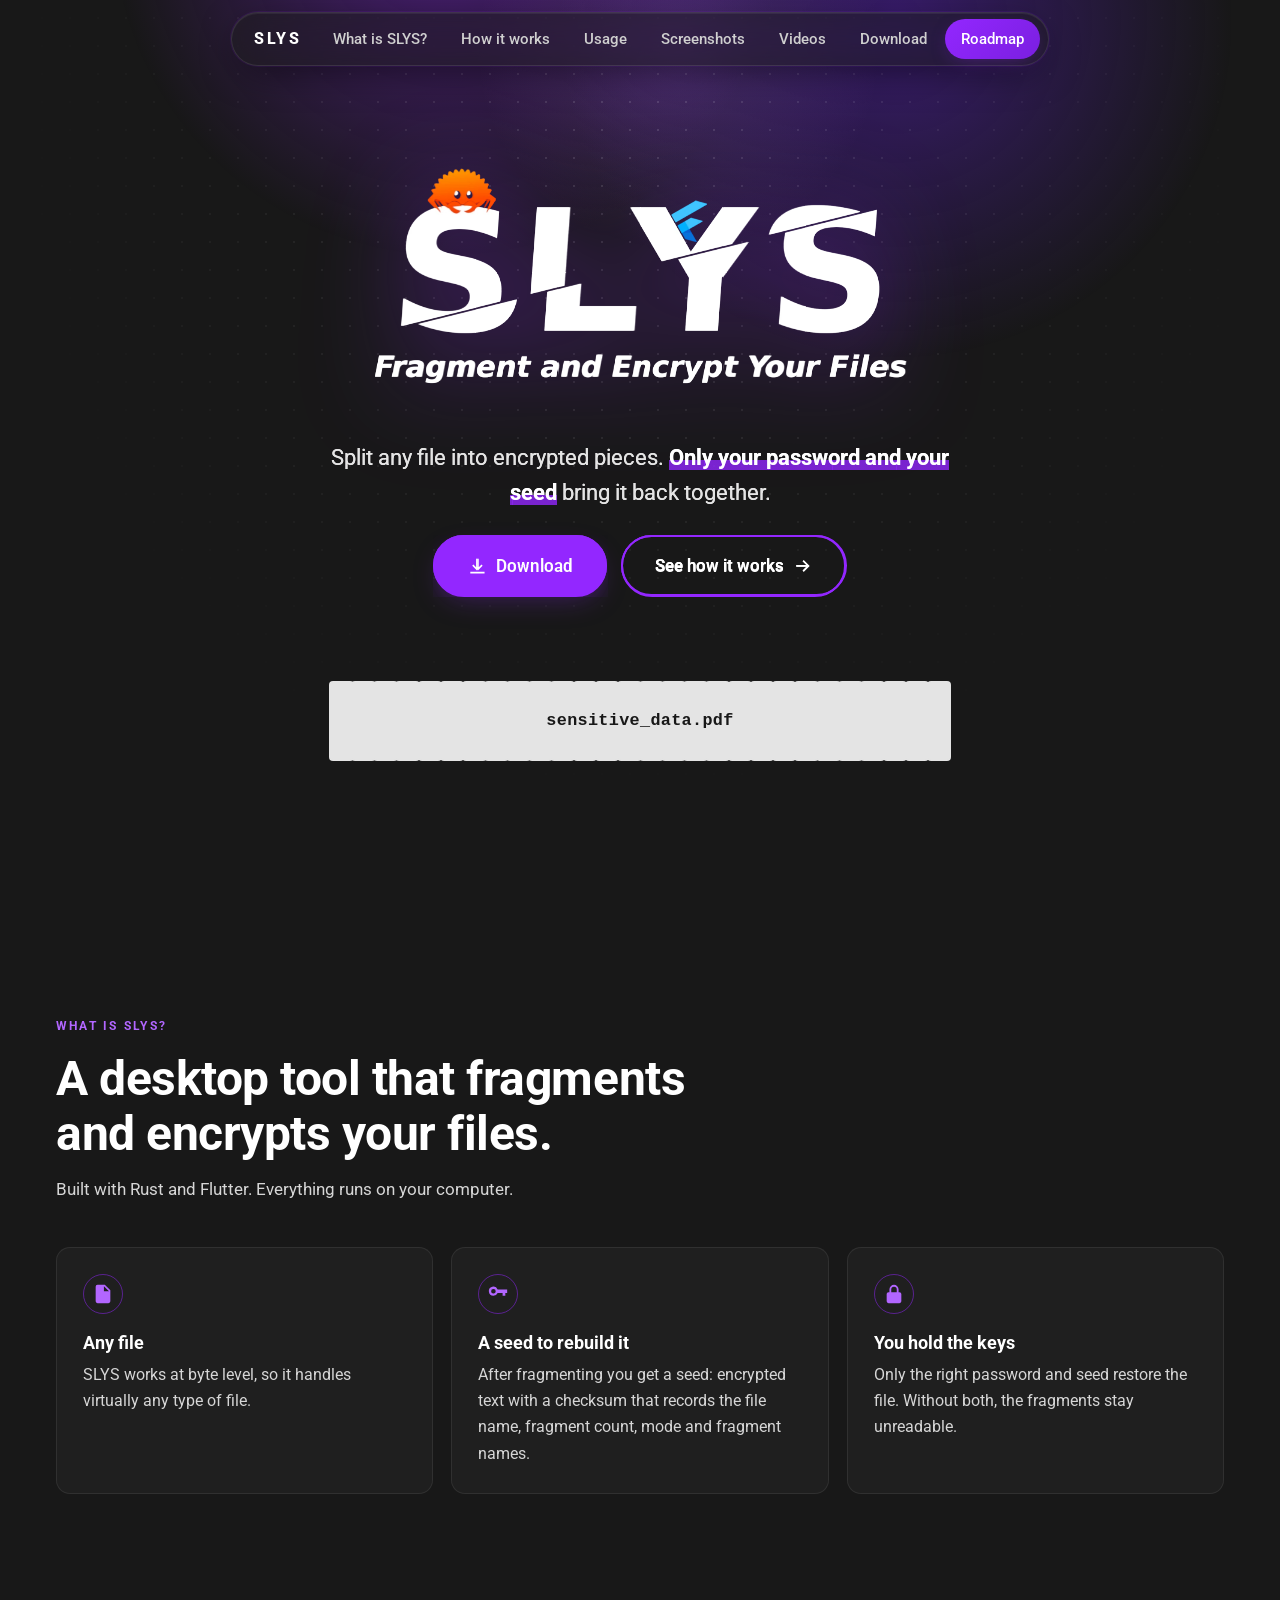
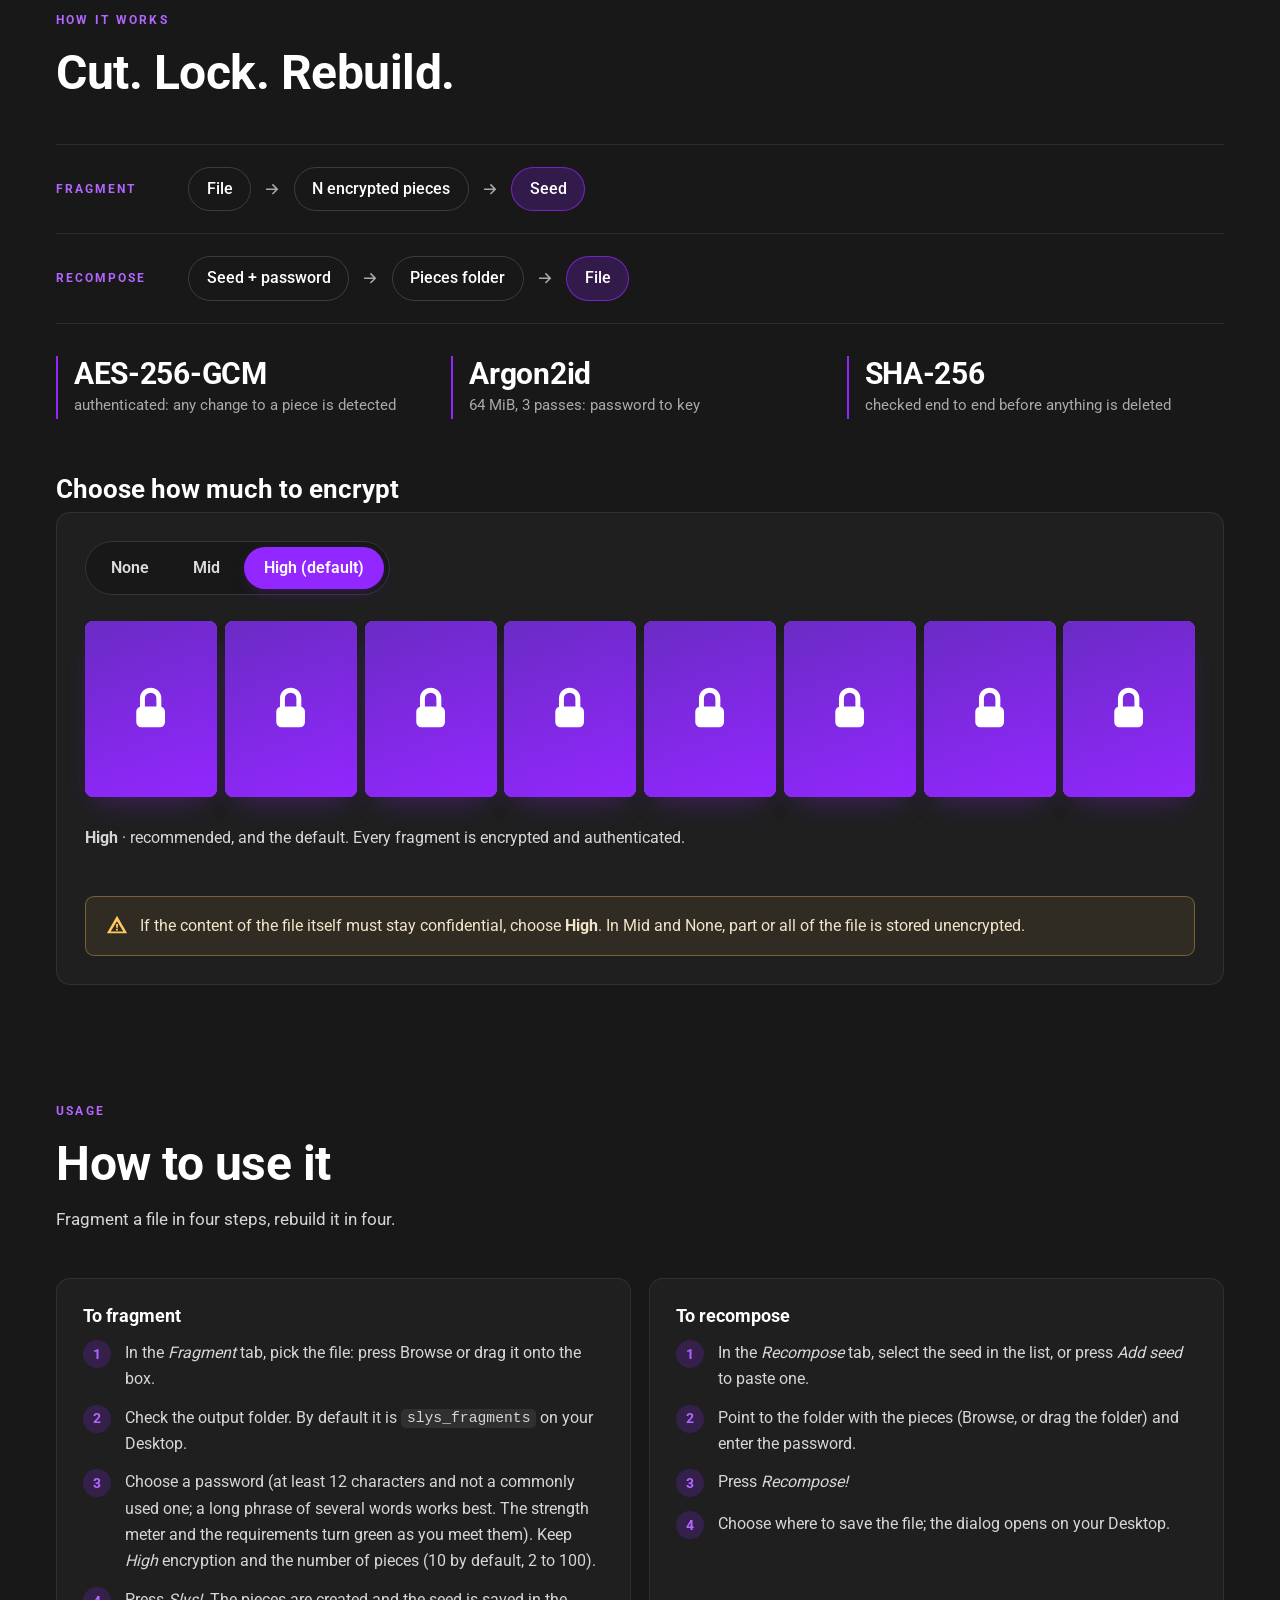
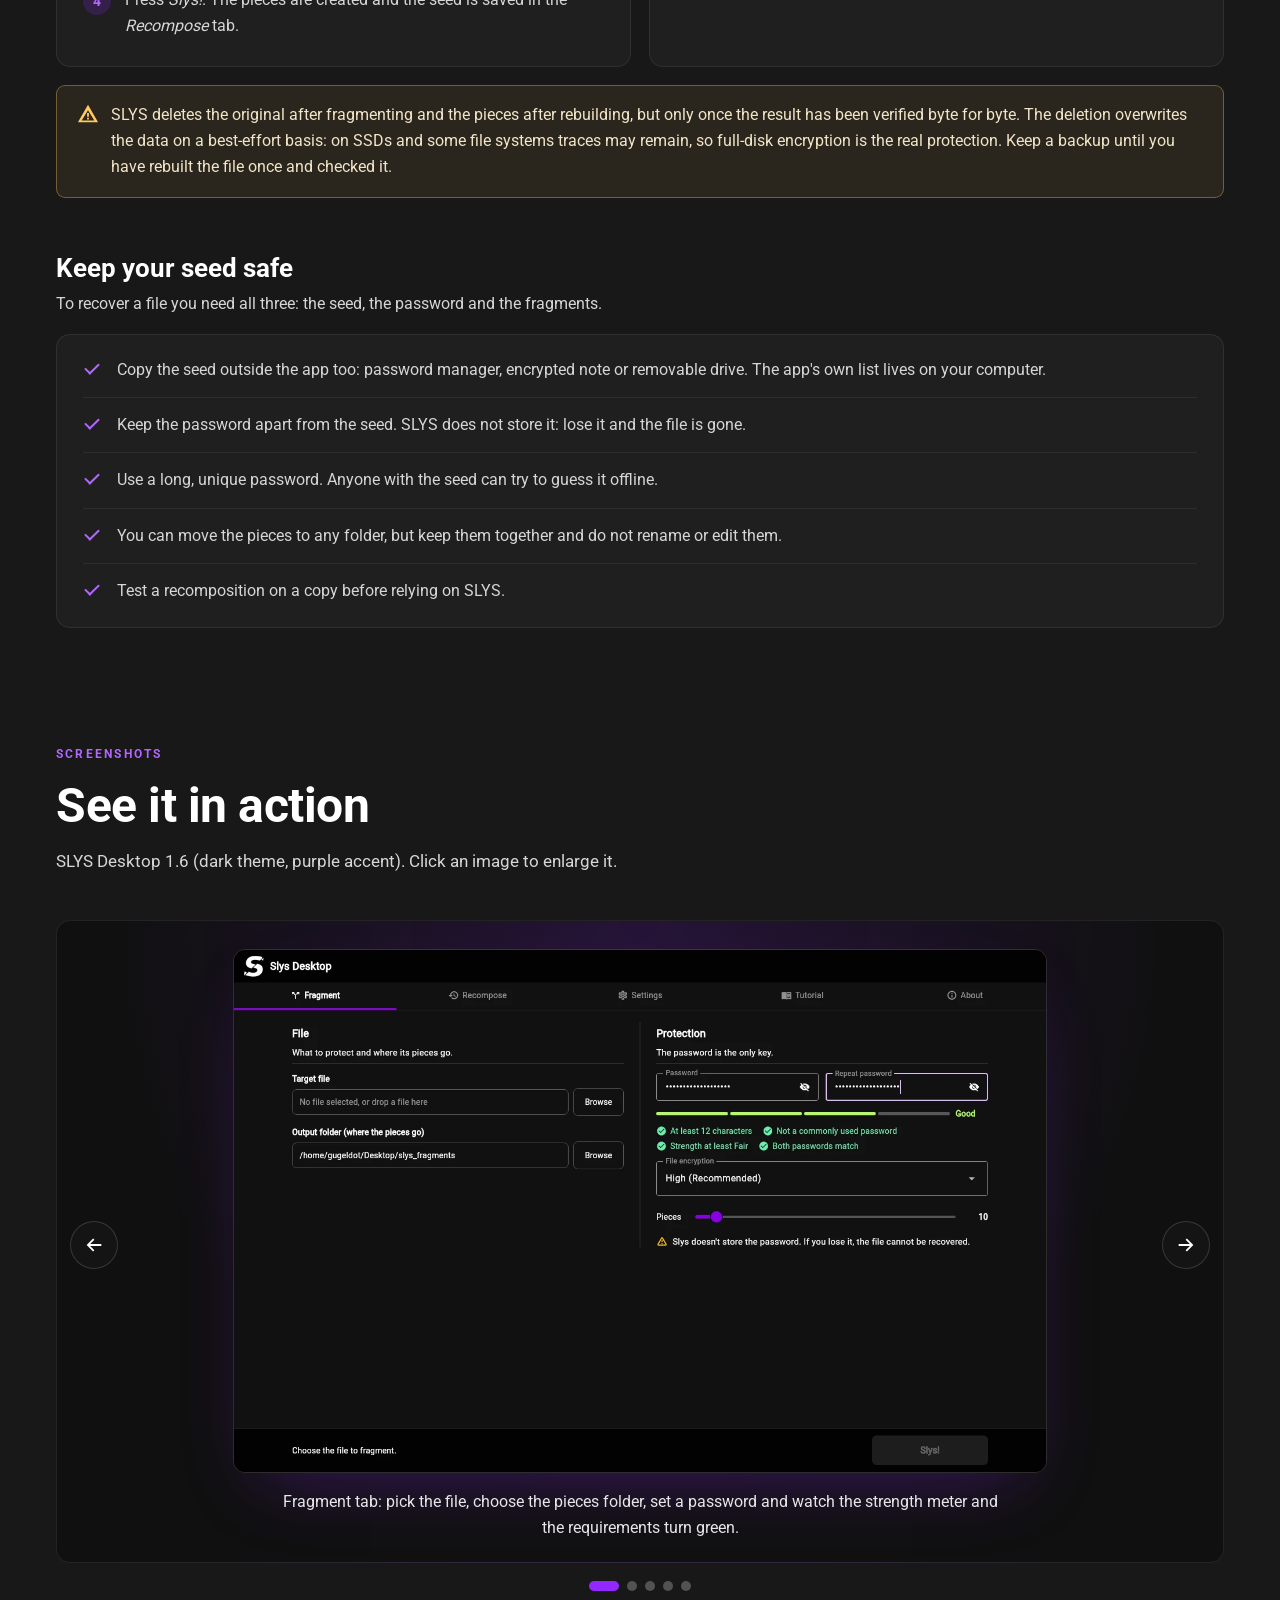
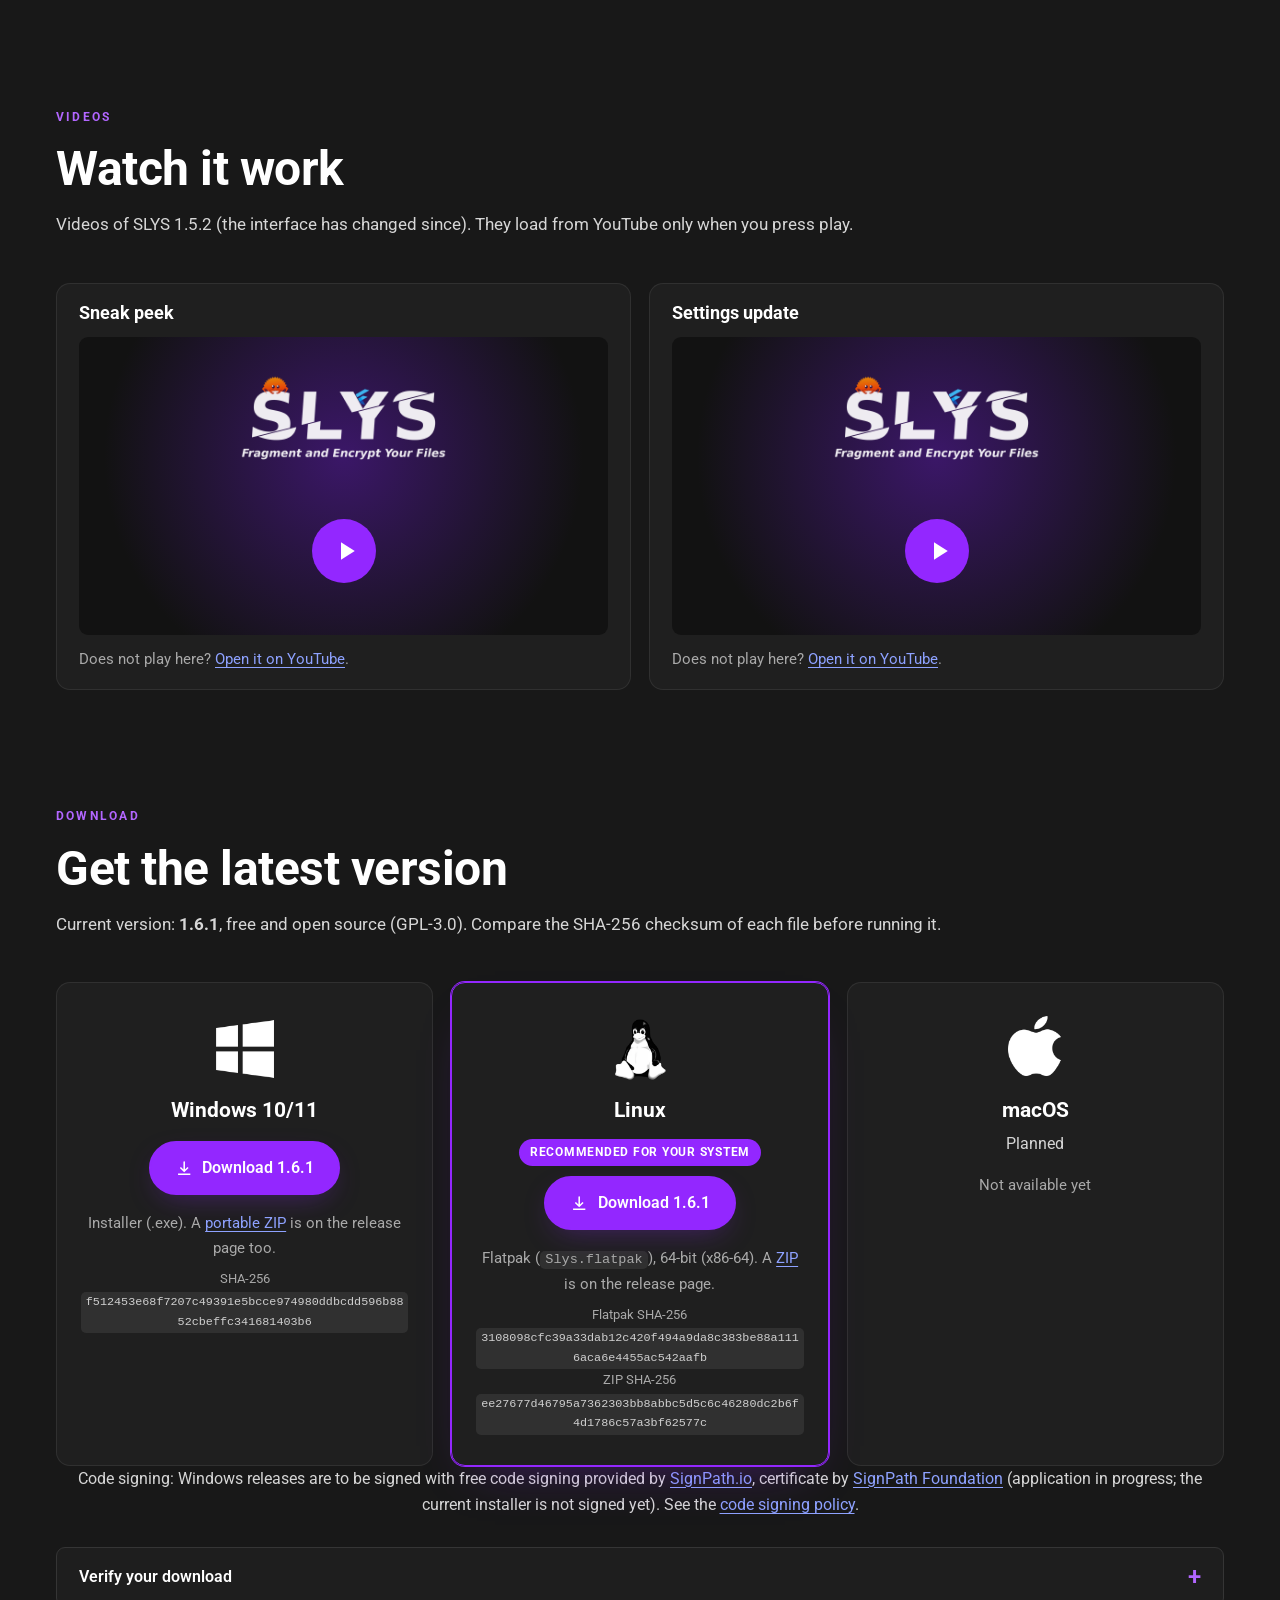
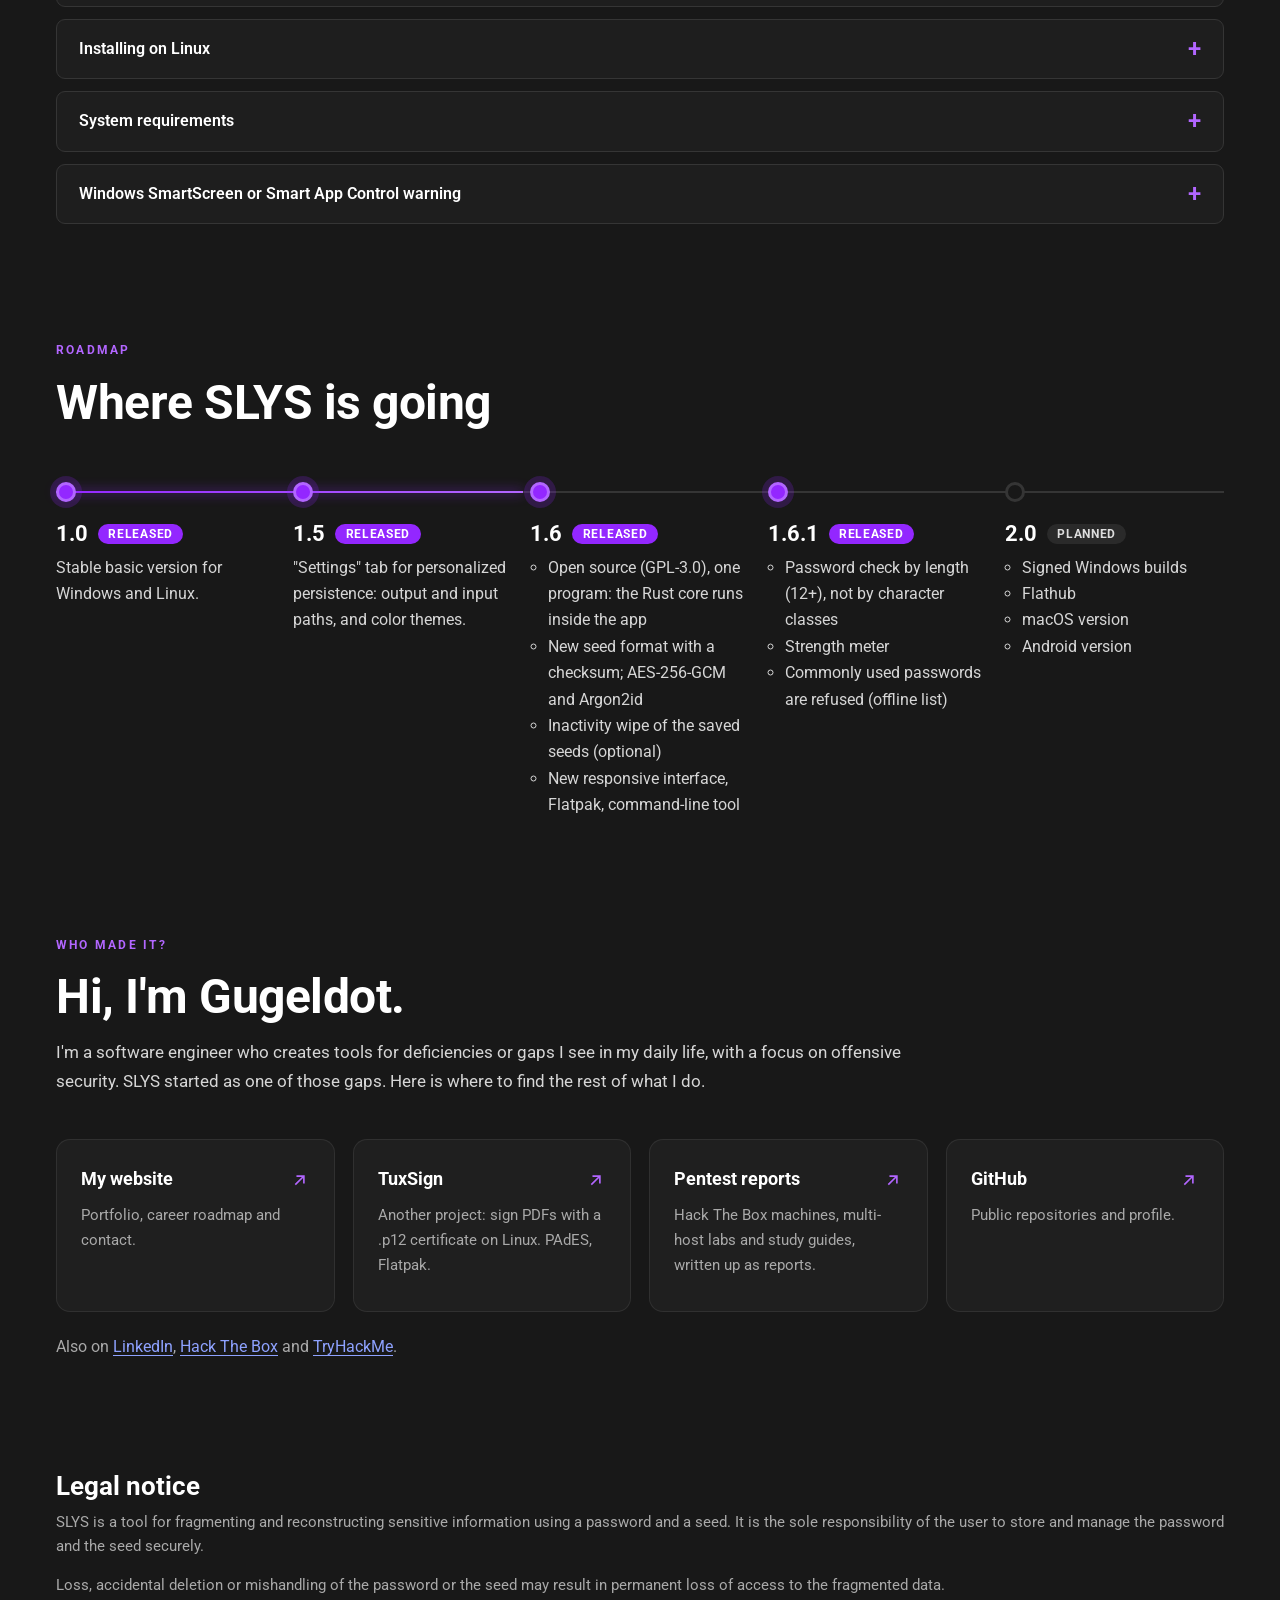
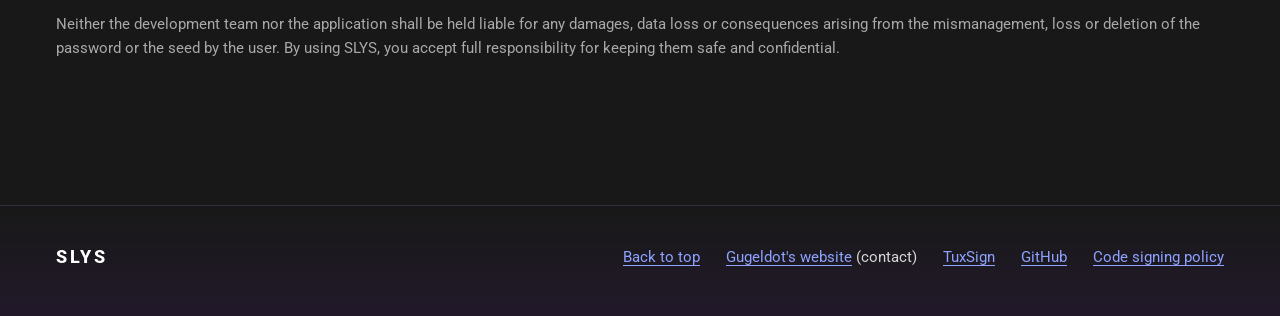
==== commit 1a8f9697: "Website: real 1.6.1 checksums Co-Authored-By: Claude Sonnet 5.5 <noreply@anthropic.com>" ====
--- a/docs/index.html
+++ b/docs/index.html
@@ -305,7 +305,7 @@
       <p class="rec" hidden>Recommended for your system</p>
       <p><a class="btn" href="https://github.com/gugeldot/slys/releases/latest/download/Slys_Installer.exe" rel="noopener noreferrer"><svg class="ico" aria-hidden="true"><use href="#i-download"/></svg>Download 1.6.1<span class="sr-only"> (opens in a new tab)</span></a></p>
       <p class="meta">Installer (.exe). A <a href="https://github.com/gugeldot/slys/releases/latest" target="_blank" rel="noopener noreferrer">portable ZIP</a> is on the release page too.</p>
-      <p class="hash"><span>SHA-256</span> <code id="sha-windows">see SHA256SUMS in the release</code></p>
+      <p class="hash"><span>SHA-256</span> <code id="sha-windows">f512453e68f7207c49391e5bcce974980ddbcdd596b8852cbeffc341681403b6</code></p>
     </article>
     <article class="card os reveal" style="--d:.08s" data-os="linux">
       <img src="assets/img/os-linux.webp" width="206" height="240" loading="lazy" decoding="async" alt="Linux penguin logo">
@@ -313,8 +313,8 @@
       <p class="rec" hidden>Recommended for your system</p>
       <p><a class="btn" href="https://github.com/gugeldot/slys/releases/latest/download/Slys.flatpak" rel="noopener noreferrer"><svg class="ico" aria-hidden="true"><use href="#i-download"/></svg>Download 1.6.1<span class="sr-only"> (opens in a new tab)</span></a></p>
       <p class="meta">Flatpak (<code>Slys.flatpak</code>), 64-bit (x86-64). A <a href="https://github.com/gugeldot/slys/releases/latest" target="_blank" rel="noopener noreferrer">ZIP</a> is on the release page.</p>
-      <p class="hash"><span>Flatpak SHA-256</span> <code id="sha-flatpak">see SHA256SUMS in the release</code></p>
-      <p class="hash"><span>ZIP SHA-256</span> <code id="sha-linux">see SHA256SUMS in the release</code></p>
+      <p class="hash"><span>Flatpak SHA-256</span> <code id="sha-flatpak">3108098cfc39a33dab12c420f494a9da8c383be88a1116aca6e4455ac542aafb</code></p>
+      <p class="hash"><span>ZIP SHA-256</span> <code id="sha-linux">ee27677d46795a7362303bb8abbc5d5c6c46280dc2b6f4d1786c57a3bf62577c</code></p>
     </article>
     <article class="card os os-soon reveal" style="--d:.16s" data-os="macos">
       <img src="assets/img/os-macos.webp" width="240" height="240" loading="lazy" decoding="async" alt="Apple logo">
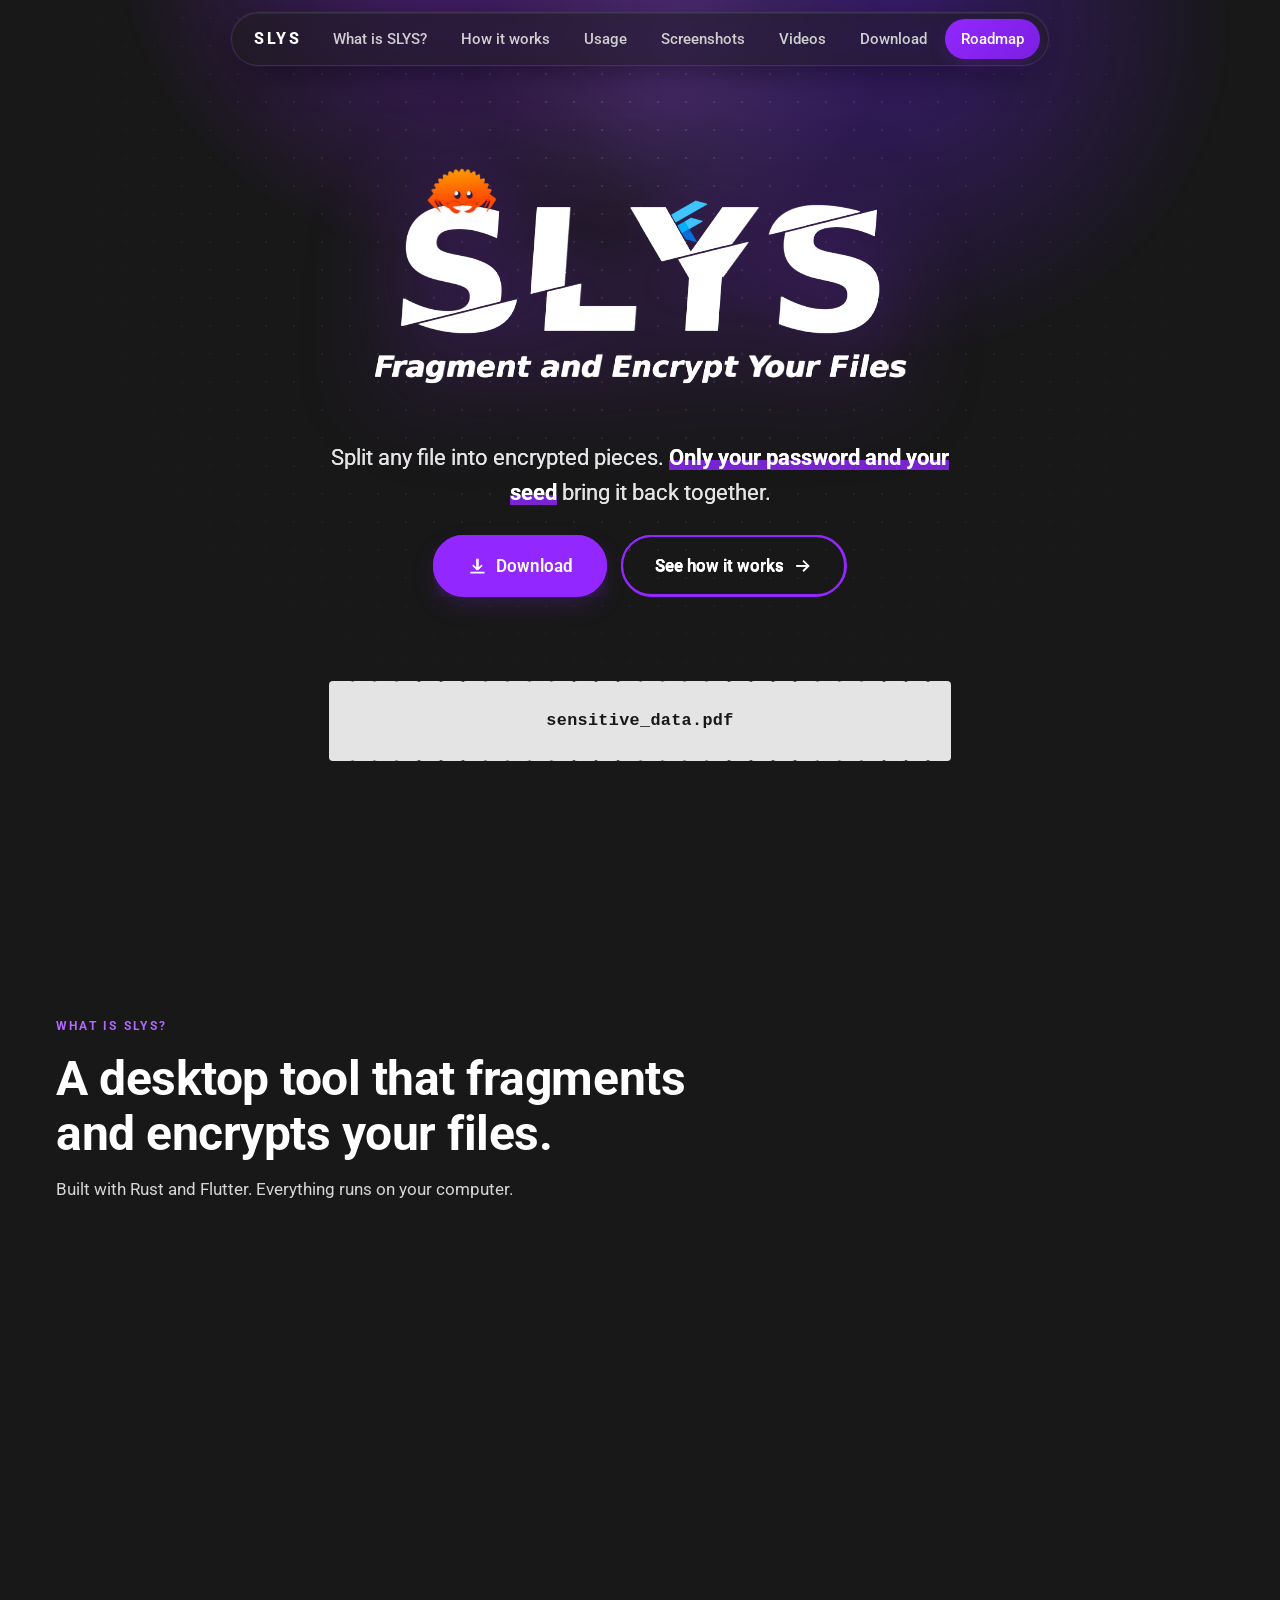
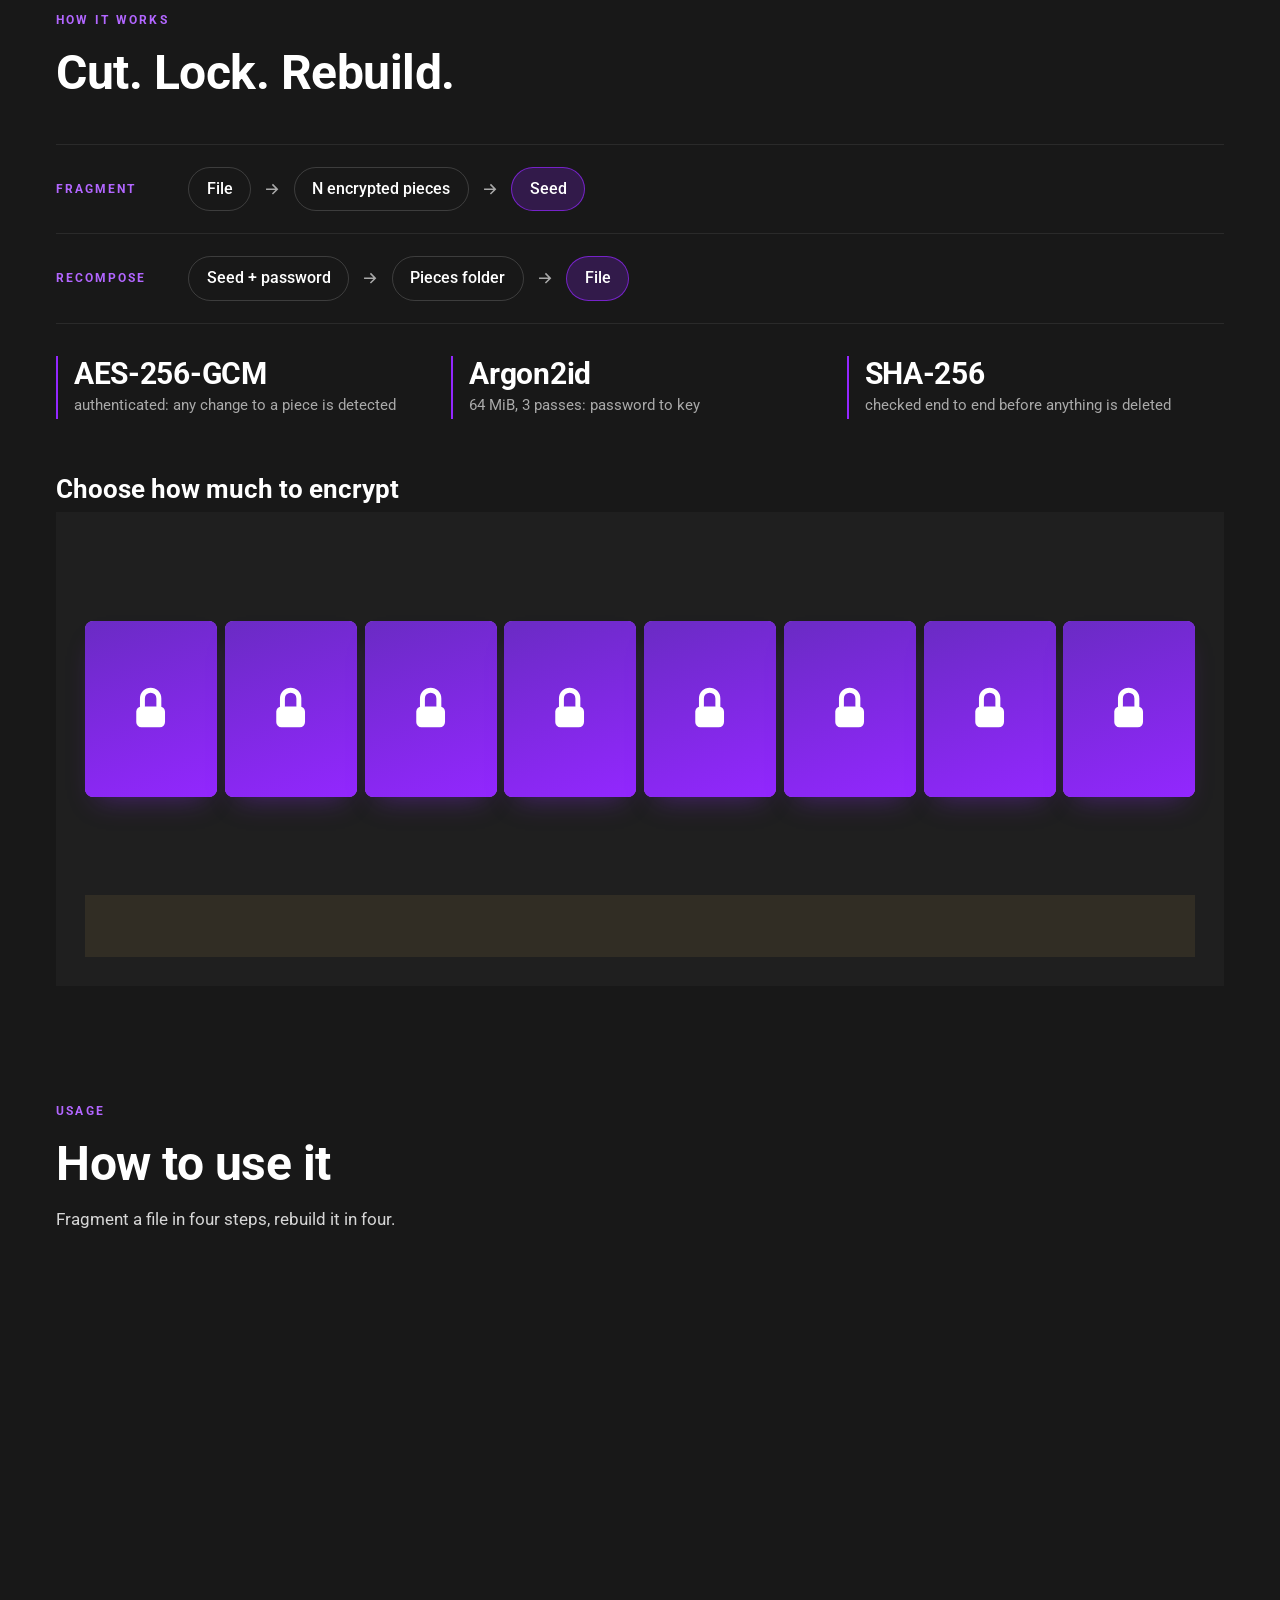
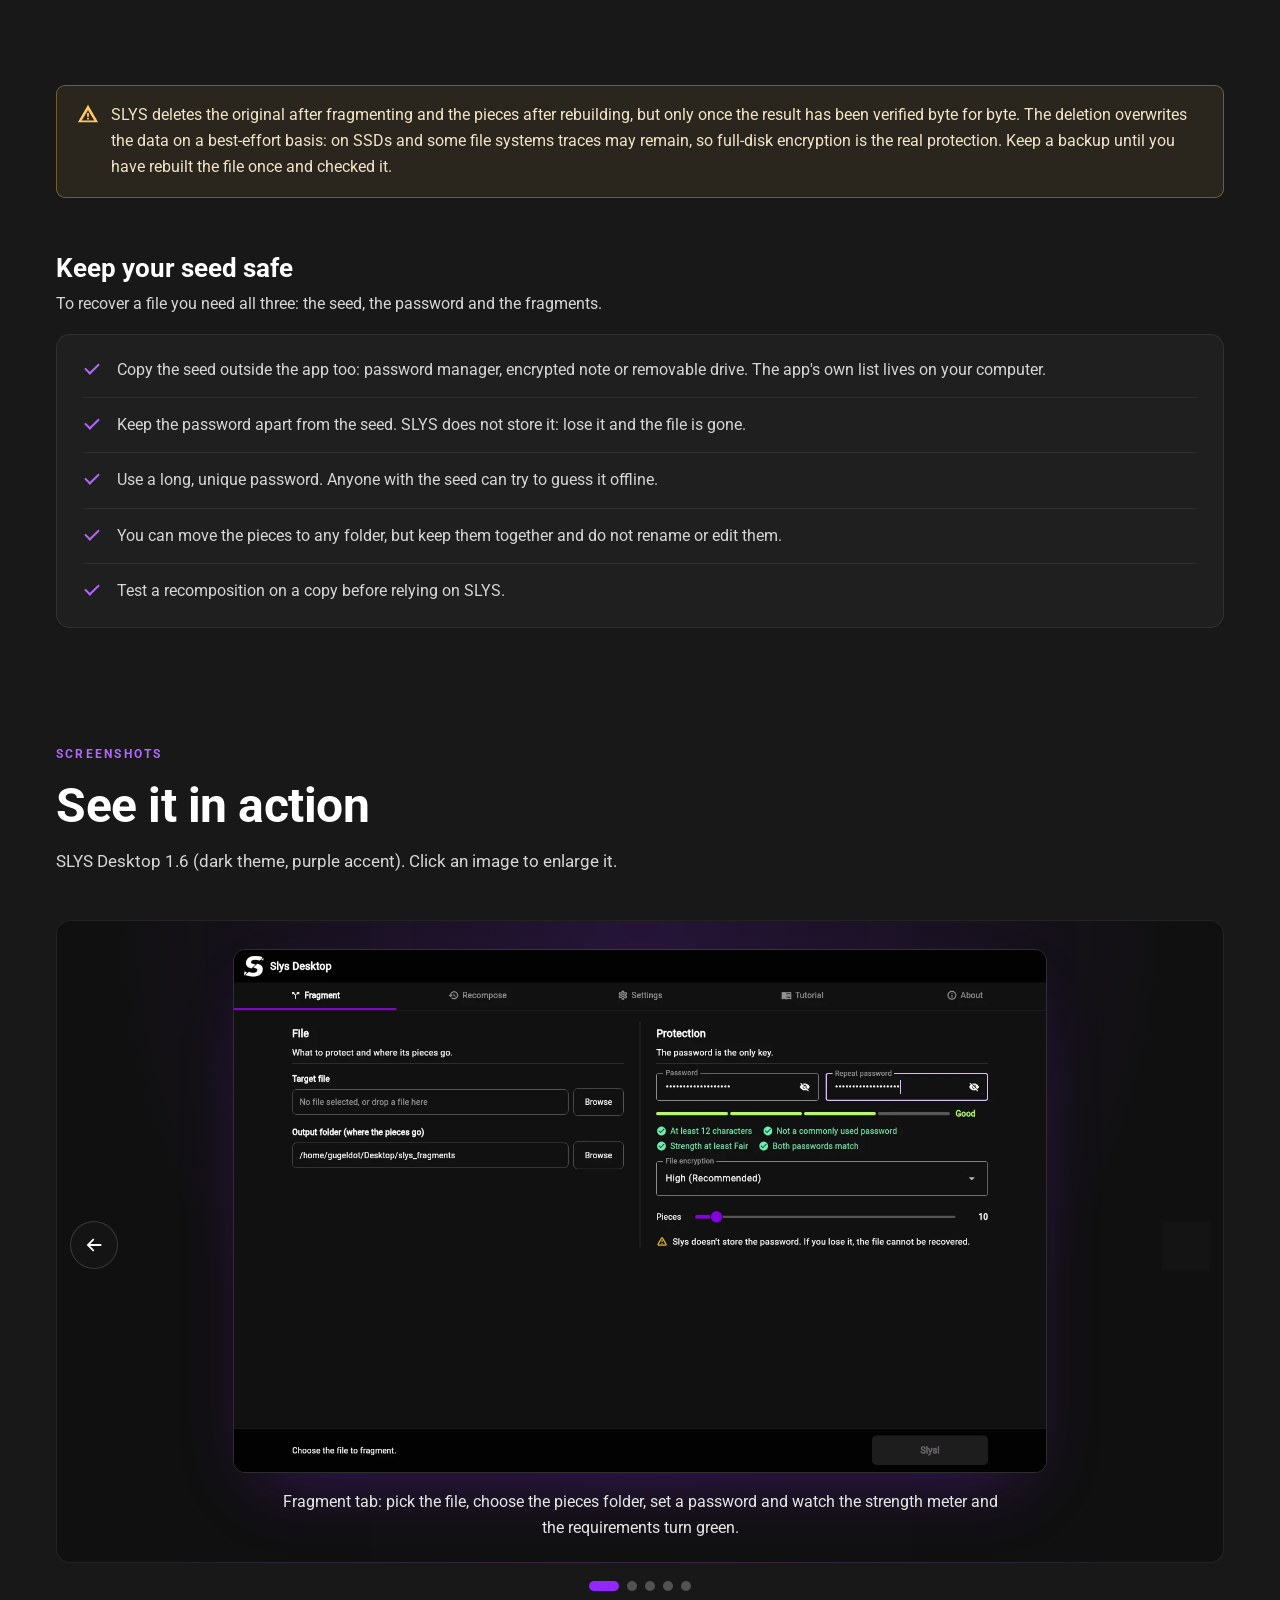
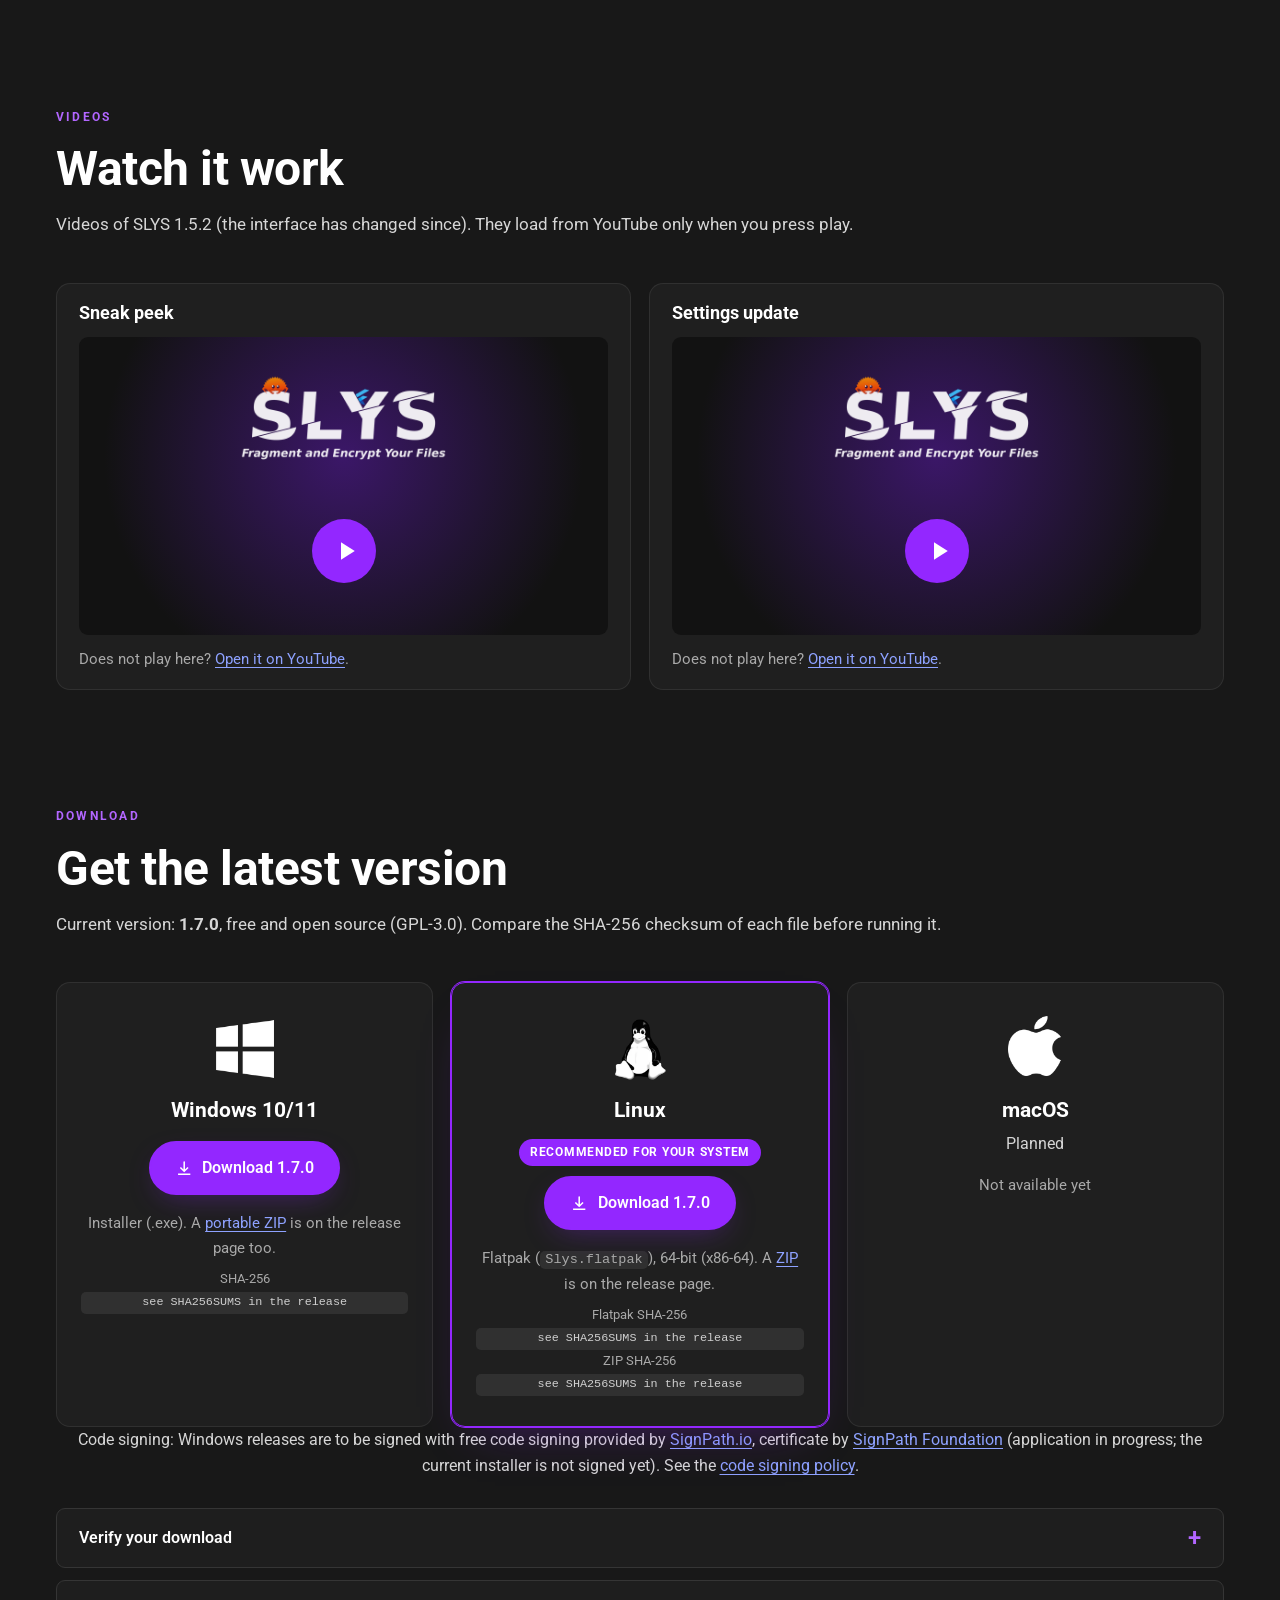
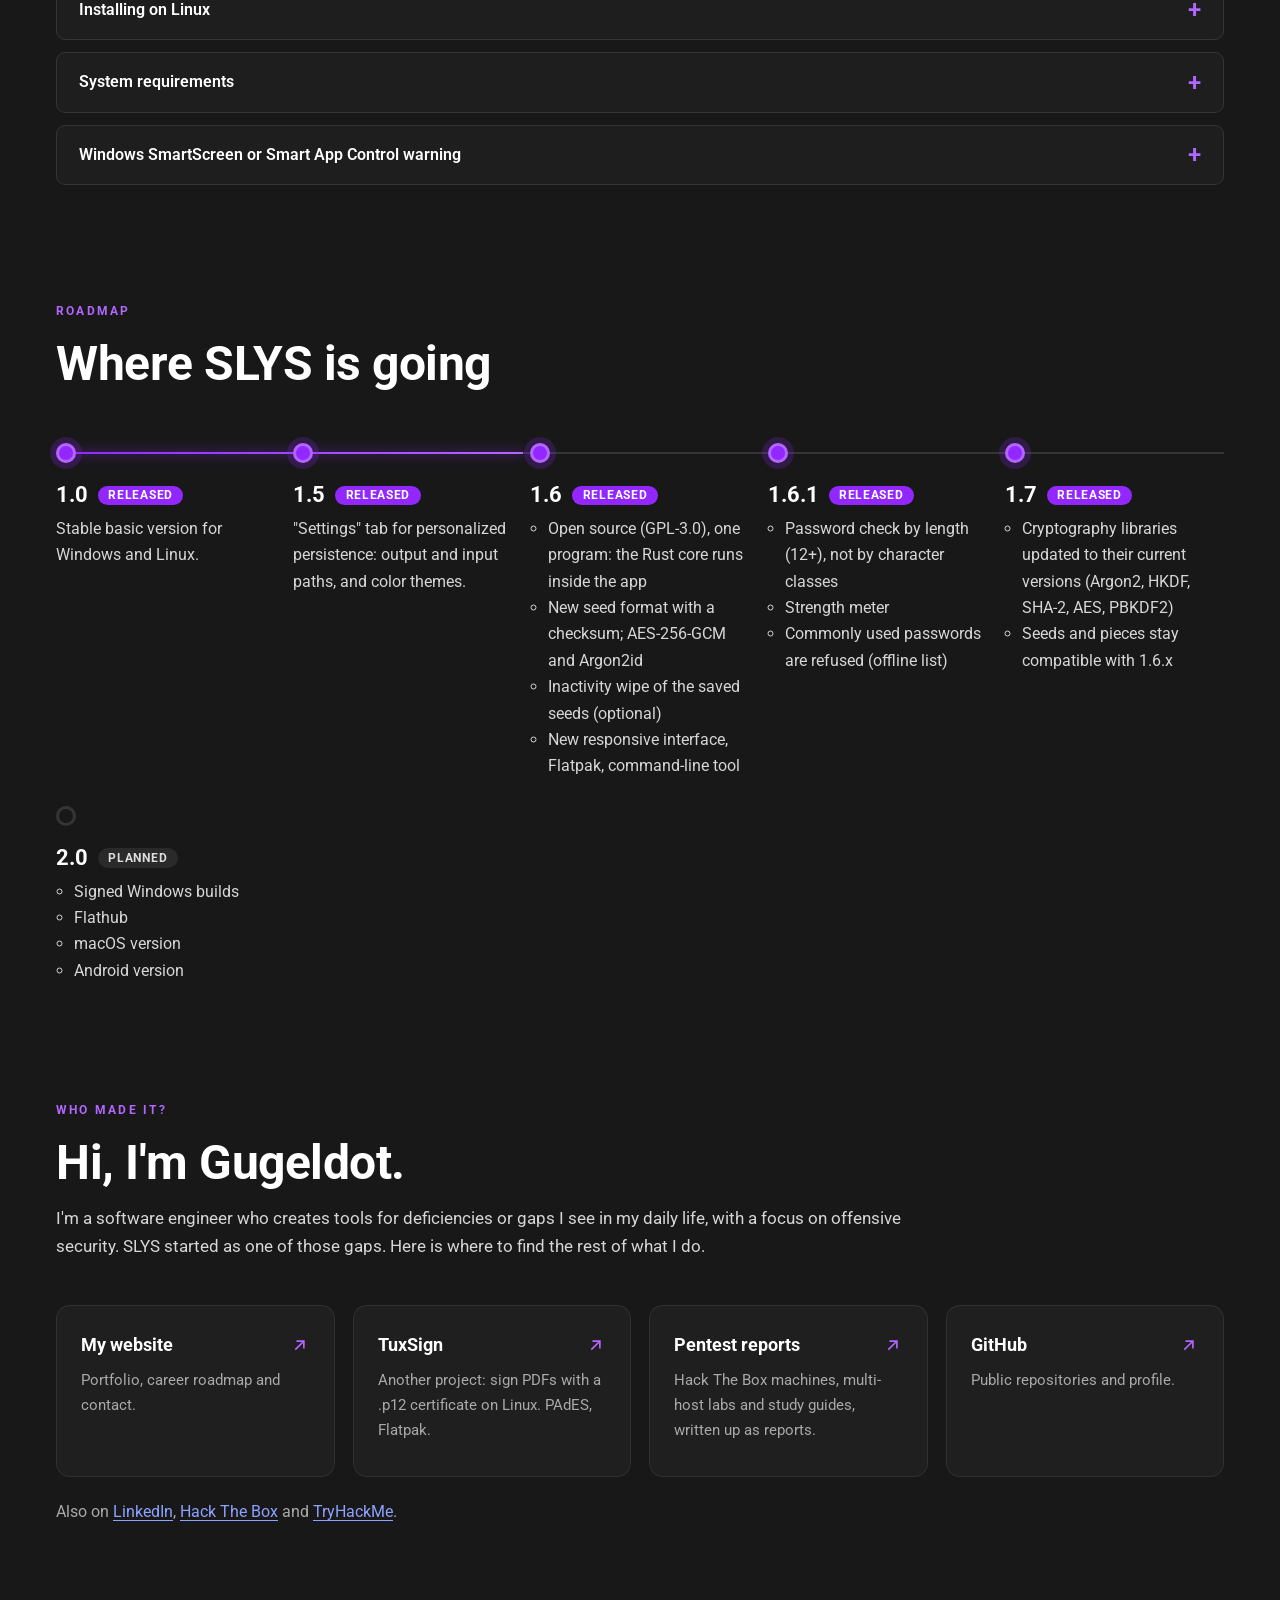
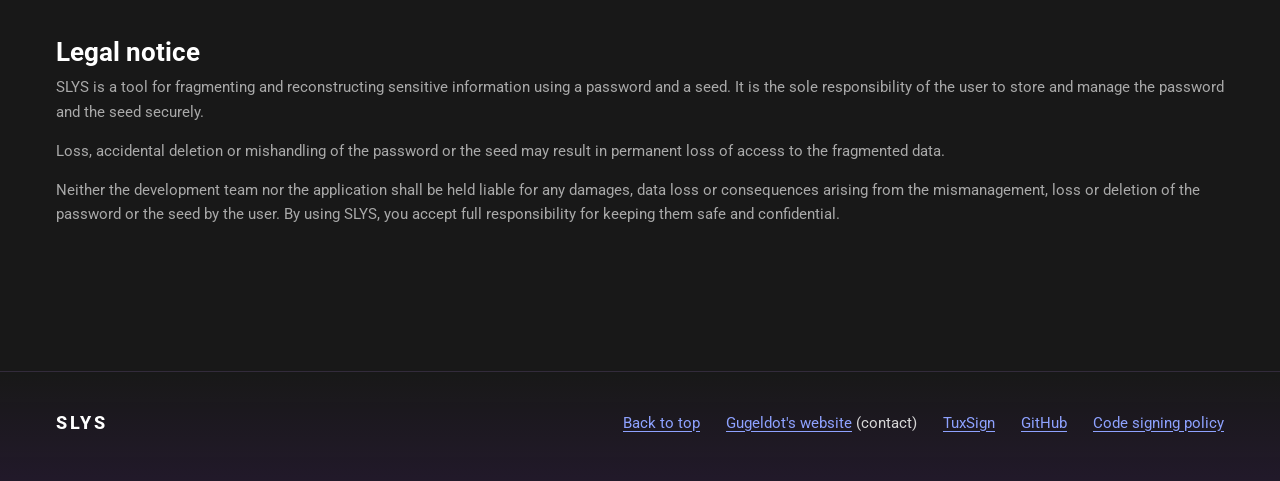
==== commit bfaba623: "Release 1.7.0: version, changelog, Flatpak metainfo, website (roadmap, About screenshot) Co-Authored" ====
--- a/docs/index.html
+++ b/docs/index.html
@@ -45,7 +45,7 @@
   "image": "https://gugeldot.github.io/slys/assets/og/og-slys.png",
   "applicationCategory": "SecurityApplication",
   "operatingSystem": "Windows 10, Windows 11, Linux",
-  "softwareVersion": "1.6.1",
+  "softwareVersion": "1.7.0",
   "license": "https://www.gnu.org/licenses/gpl-3.0.html",
   "codeRepository": "https://github.com/gugeldot/slys",
   "downloadUrl": "https://github.com/gugeldot/slys/releases/latest",
@@ -296,25 +296,25 @@
   <div class="head reveal">
     <span class="eyebrow">Download</span>
     <h2>Get the latest version</h2>
-    <p>Current version: <strong>1.6.1</strong>, free and open source (GPL-3.0). Compare the SHA-256 checksum of each file before running it.</p>
+    <p>Current version: <strong>1.7.0</strong>, free and open source (GPL-3.0). Compare the SHA-256 checksum of each file before running it.</p>
   </div>
   <div class="os-grid">
     <article class="card os reveal" data-os="windows">
       <img src="assets/img/os-windows.webp" width="240" height="240" loading="lazy" decoding="async" alt="Windows logo">
       <h3>Windows 10/11</h3>
       <p class="rec" hidden>Recommended for your system</p>
-      <p><a class="btn" href="https://github.com/gugeldot/slys/releases/latest/download/Slys_Installer.exe" rel="noopener noreferrer"><svg class="ico" aria-hidden="true"><use href="#i-download"/></svg>Download 1.6.1<span class="sr-only"> (opens in a new tab)</span></a></p>
+      <p><a class="btn" href="https://github.com/gugeldot/slys/releases/latest/download/Slys_Installer.exe" rel="noopener noreferrer"><svg class="ico" aria-hidden="true"><use href="#i-download"/></svg>Download 1.7.0<span class="sr-only"> (opens in a new tab)</span></a></p>
       <p class="meta">Installer (.exe). A <a href="https://github.com/gugeldot/slys/releases/latest" target="_blank" rel="noopener noreferrer">portable ZIP</a> is on the release page too.</p>
-      <p class="hash"><span>SHA-256</span> <code id="sha-windows">f512453e68f7207c49391e5bcce974980ddbcdd596b8852cbeffc341681403b6</code></p>
+      <p class="hash"><span>SHA-256</span> <code id="sha-windows">see SHA256SUMS in the release</code></p>
     </article>
     <article class="card os reveal" style="--d:.08s" data-os="linux">
       <img src="assets/img/os-linux.webp" width="206" height="240" loading="lazy" decoding="async" alt="Linux penguin logo">
       <h3>Linux</h3>
       <p class="rec" hidden>Recommended for your system</p>
-      <p><a class="btn" href="https://github.com/gugeldot/slys/releases/latest/download/Slys.flatpak" rel="noopener noreferrer"><svg class="ico" aria-hidden="true"><use href="#i-download"/></svg>Download 1.6.1<span class="sr-only"> (opens in a new tab)</span></a></p>
+      <p><a class="btn" href="https://github.com/gugeldot/slys/releases/latest/download/Slys.flatpak" rel="noopener noreferrer"><svg class="ico" aria-hidden="true"><use href="#i-download"/></svg>Download 1.7.0<span class="sr-only"> (opens in a new tab)</span></a></p>
       <p class="meta">Flatpak (<code>Slys.flatpak</code>), 64-bit (x86-64). A <a href="https://github.com/gugeldot/slys/releases/latest" target="_blank" rel="noopener noreferrer">ZIP</a> is on the release page.</p>
-      <p class="hash"><span>Flatpak SHA-256</span> <code id="sha-flatpak">3108098cfc39a33dab12c420f494a9da8c383be88a1116aca6e4455ac542aafb</code></p>
-      <p class="hash"><span>ZIP SHA-256</span> <code id="sha-linux">ee27677d46795a7362303bb8abbc5d5c6c46280dc2b6f4d1786c57a3bf62577c</code></p>
+      <p class="hash"><span>Flatpak SHA-256</span> <code id="sha-flatpak">see SHA256SUMS in the release</code></p>
+      <p class="hash"><span>ZIP SHA-256</span> <code id="sha-linux">see SHA256SUMS in the release</code></p>
     </article>
     <article class="card os os-soon reveal" style="--d:.16s" data-os="macos">
       <img src="assets/img/os-macos.webp" width="240" height="240" loading="lazy" decoding="async" alt="Apple logo">
@@ -376,6 +376,7 @@
     <li class="done"><h3>1.5 <span class="badge">Released</span></h3><p>"Settings" tab for personalized persistence: output and input paths, and color themes.</p></li>
     <li class="done"><h3>1.6 <span class="badge">Released</span></h3><ul><li>Open source (GPL-3.0), one program: the Rust core runs inside the app</li><li>New seed format with a checksum; AES-256-GCM and Argon2id</li><li>Inactivity wipe of the saved seeds (optional)</li><li>New responsive interface, Flatpak, command-line tool</li></ul></li>
     <li class="done"><h3>1.6.1 <span class="badge">Released</span></h3><ul><li>Password check by length (12+), not by character classes</li><li>Strength meter</li><li>Commonly used passwords are refused (offline list)</li></ul></li>
+    <li class="done"><h3>1.7 <span class="badge">Released</span></h3><ul><li>Cryptography libraries updated to their current versions (Argon2, HKDF, SHA-2, AES, PBKDF2)</li><li>Seeds and pieces stay compatible with 1.6.x</li></ul></li>
     <li><h3>2.0 <span class="badge">Planned</span></h3><ul><li>Signed Windows builds</li><li>Flathub</li><li>macOS version</li><li>Android version</li></ul></li>
   </ol>
 </section>
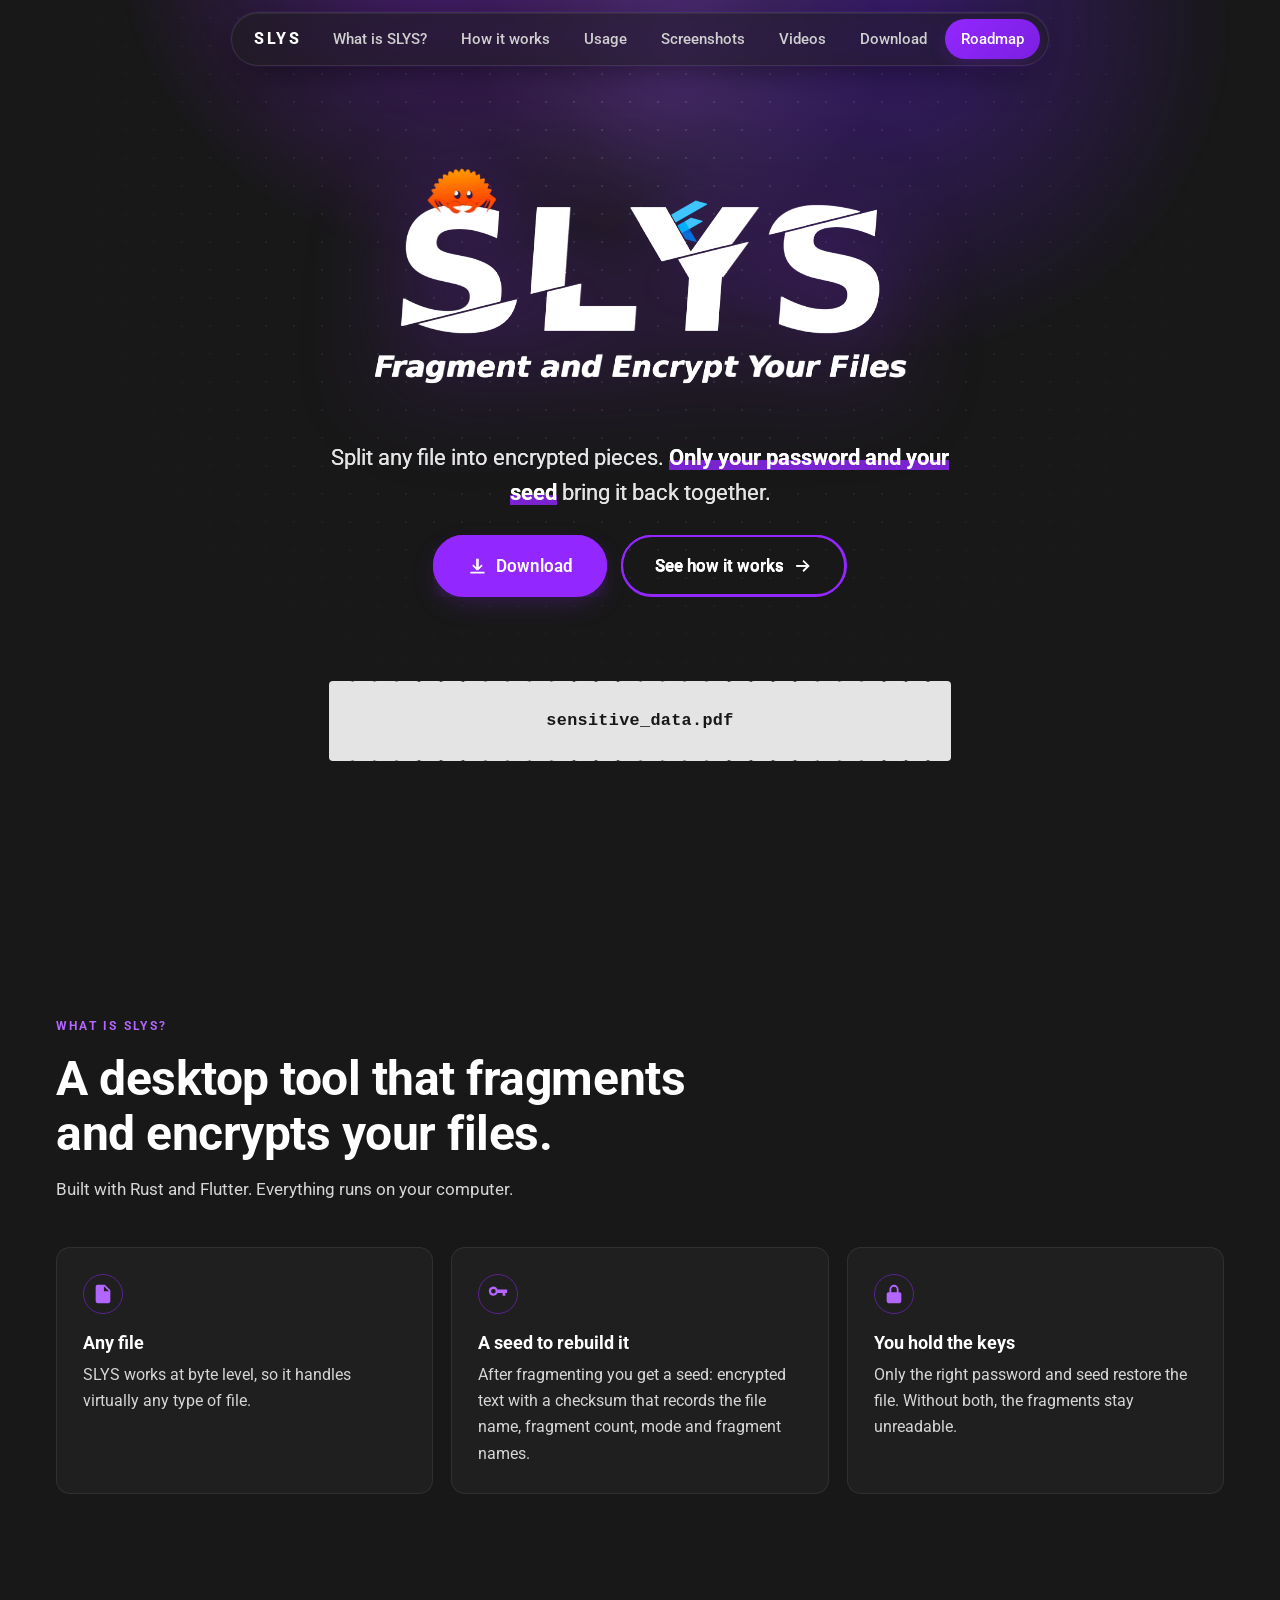
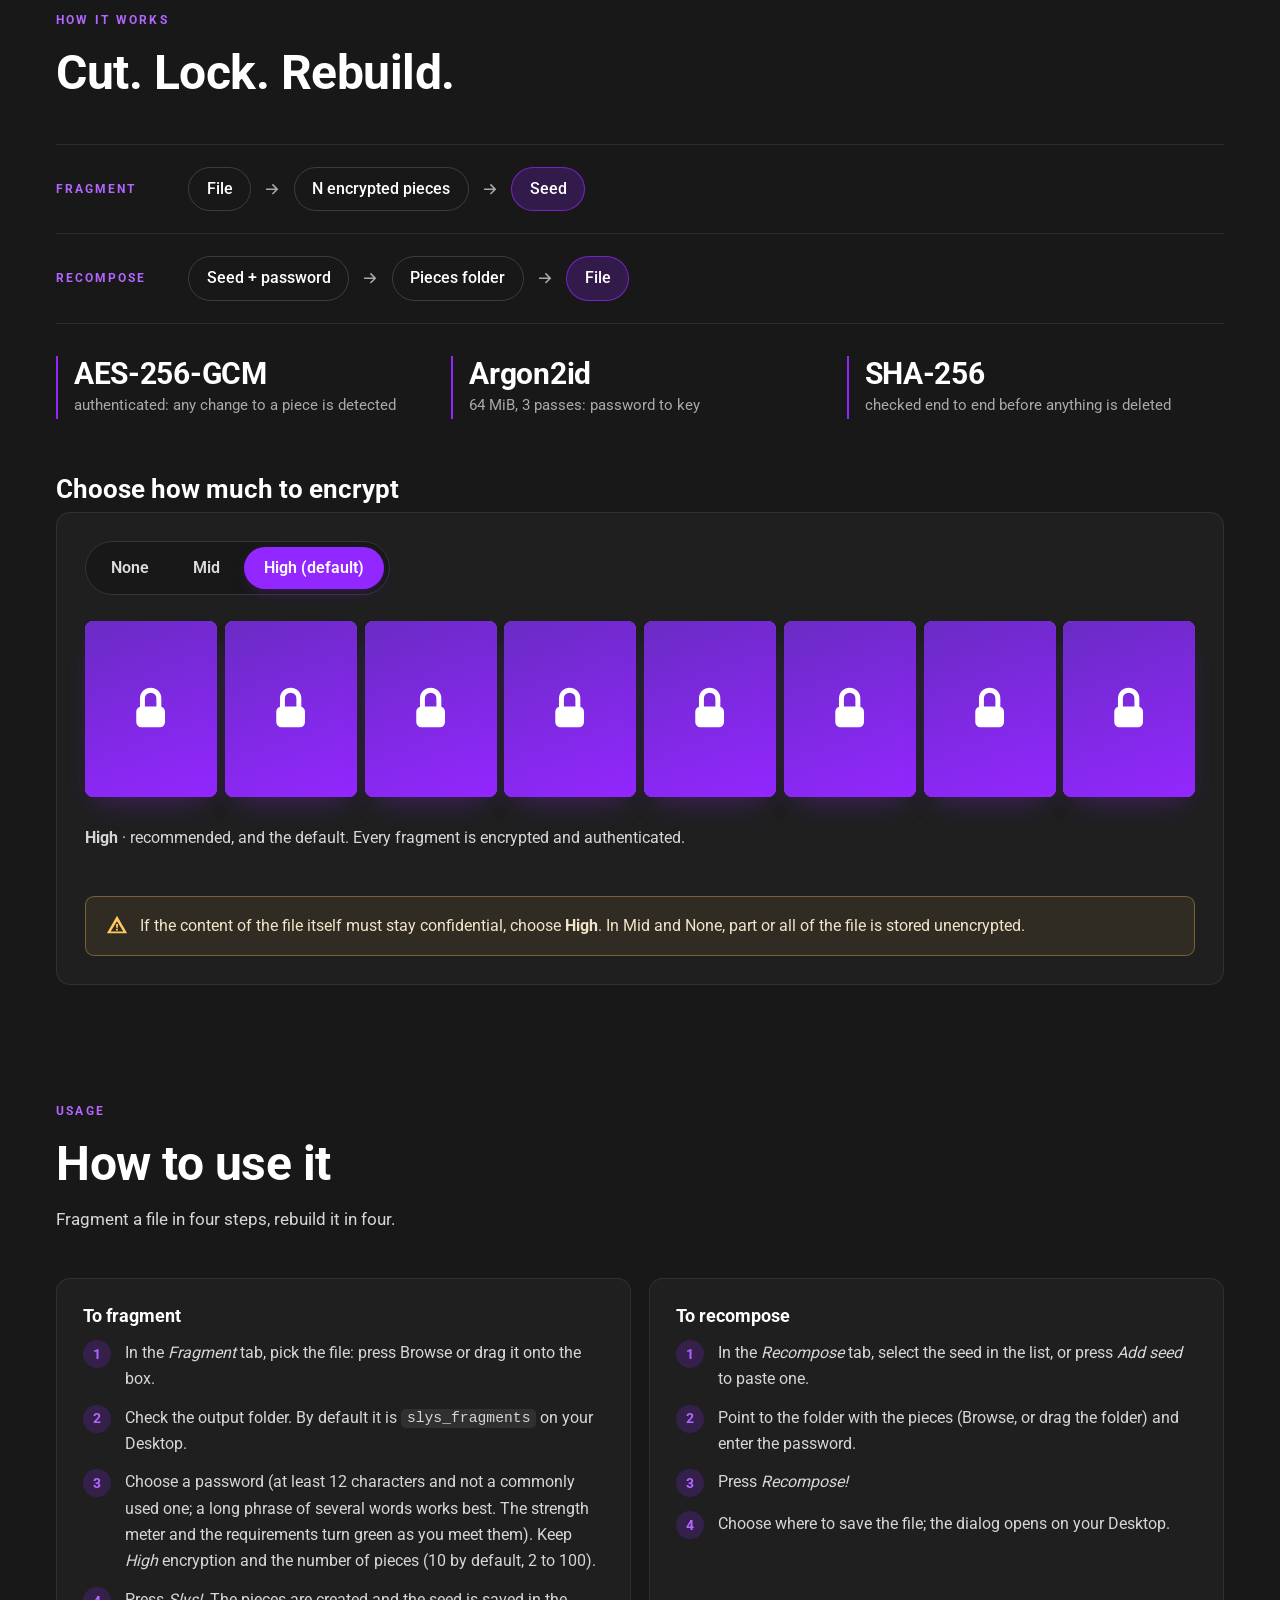
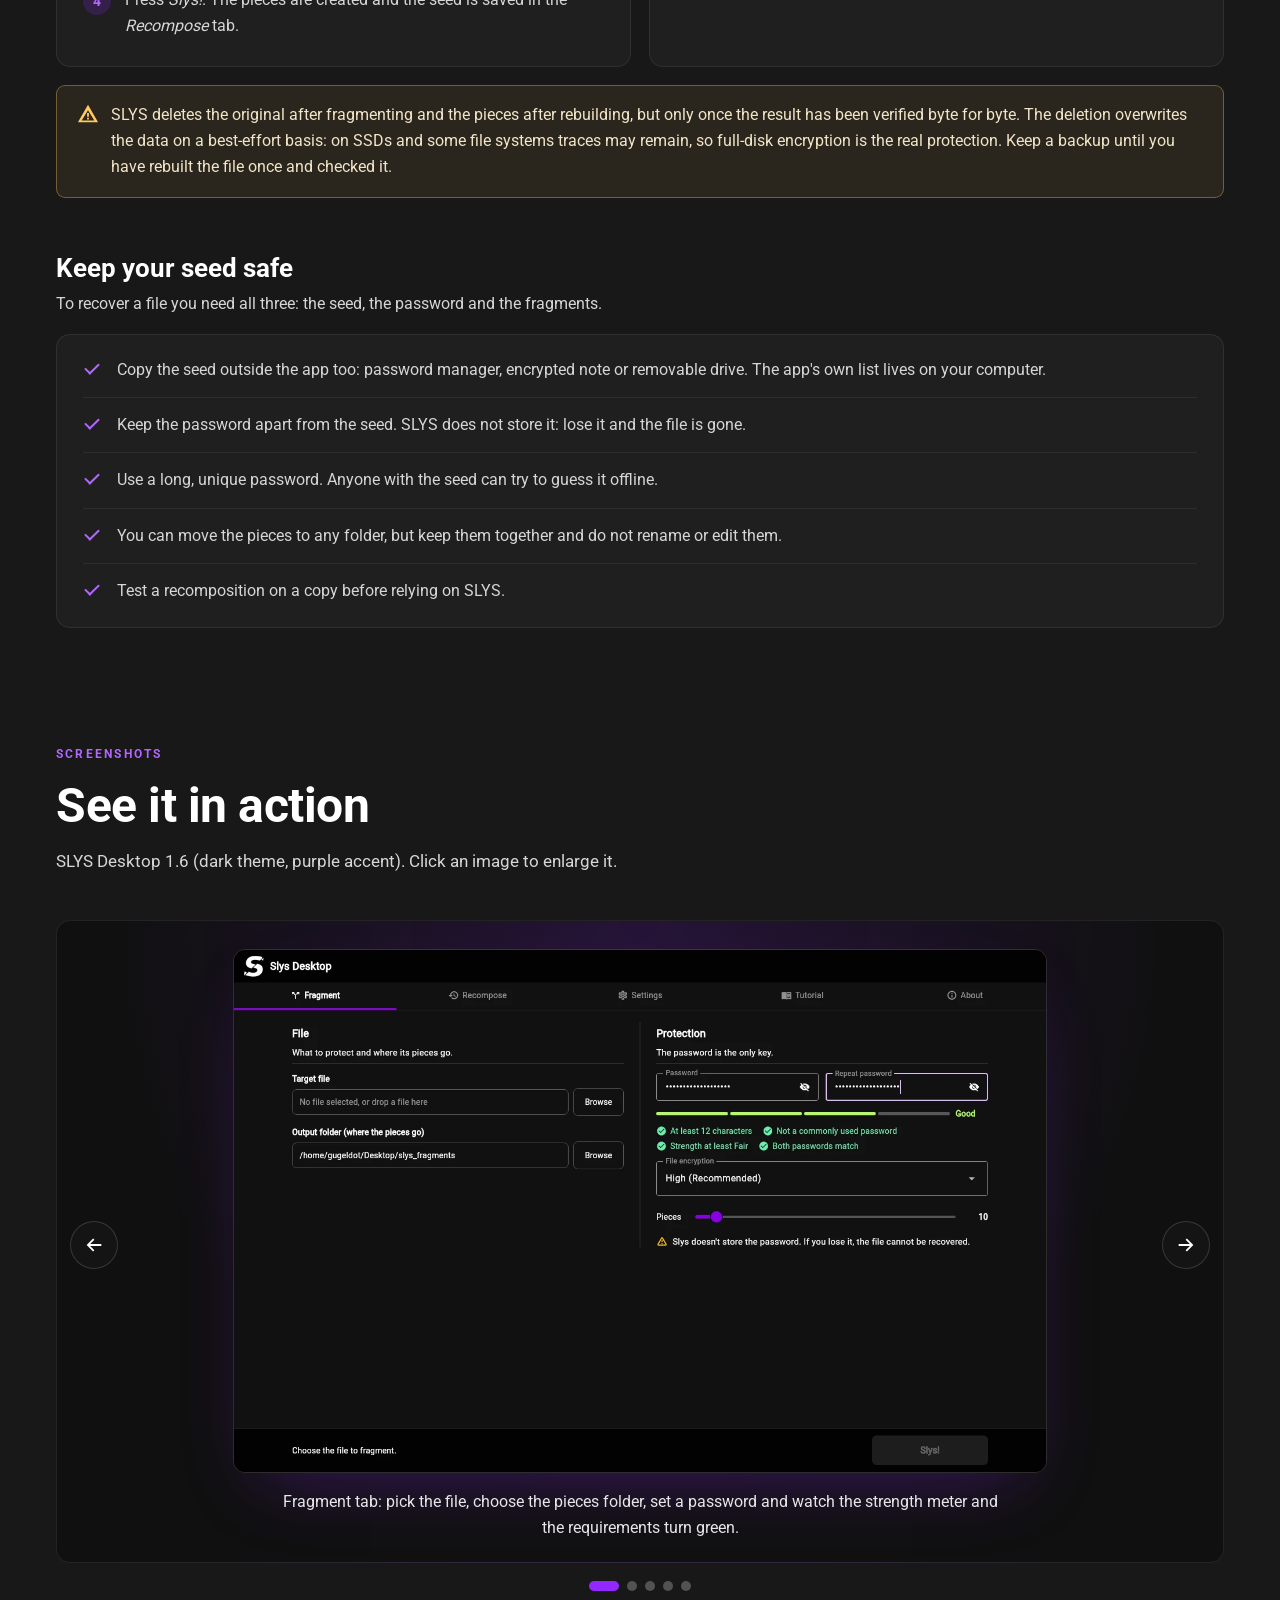
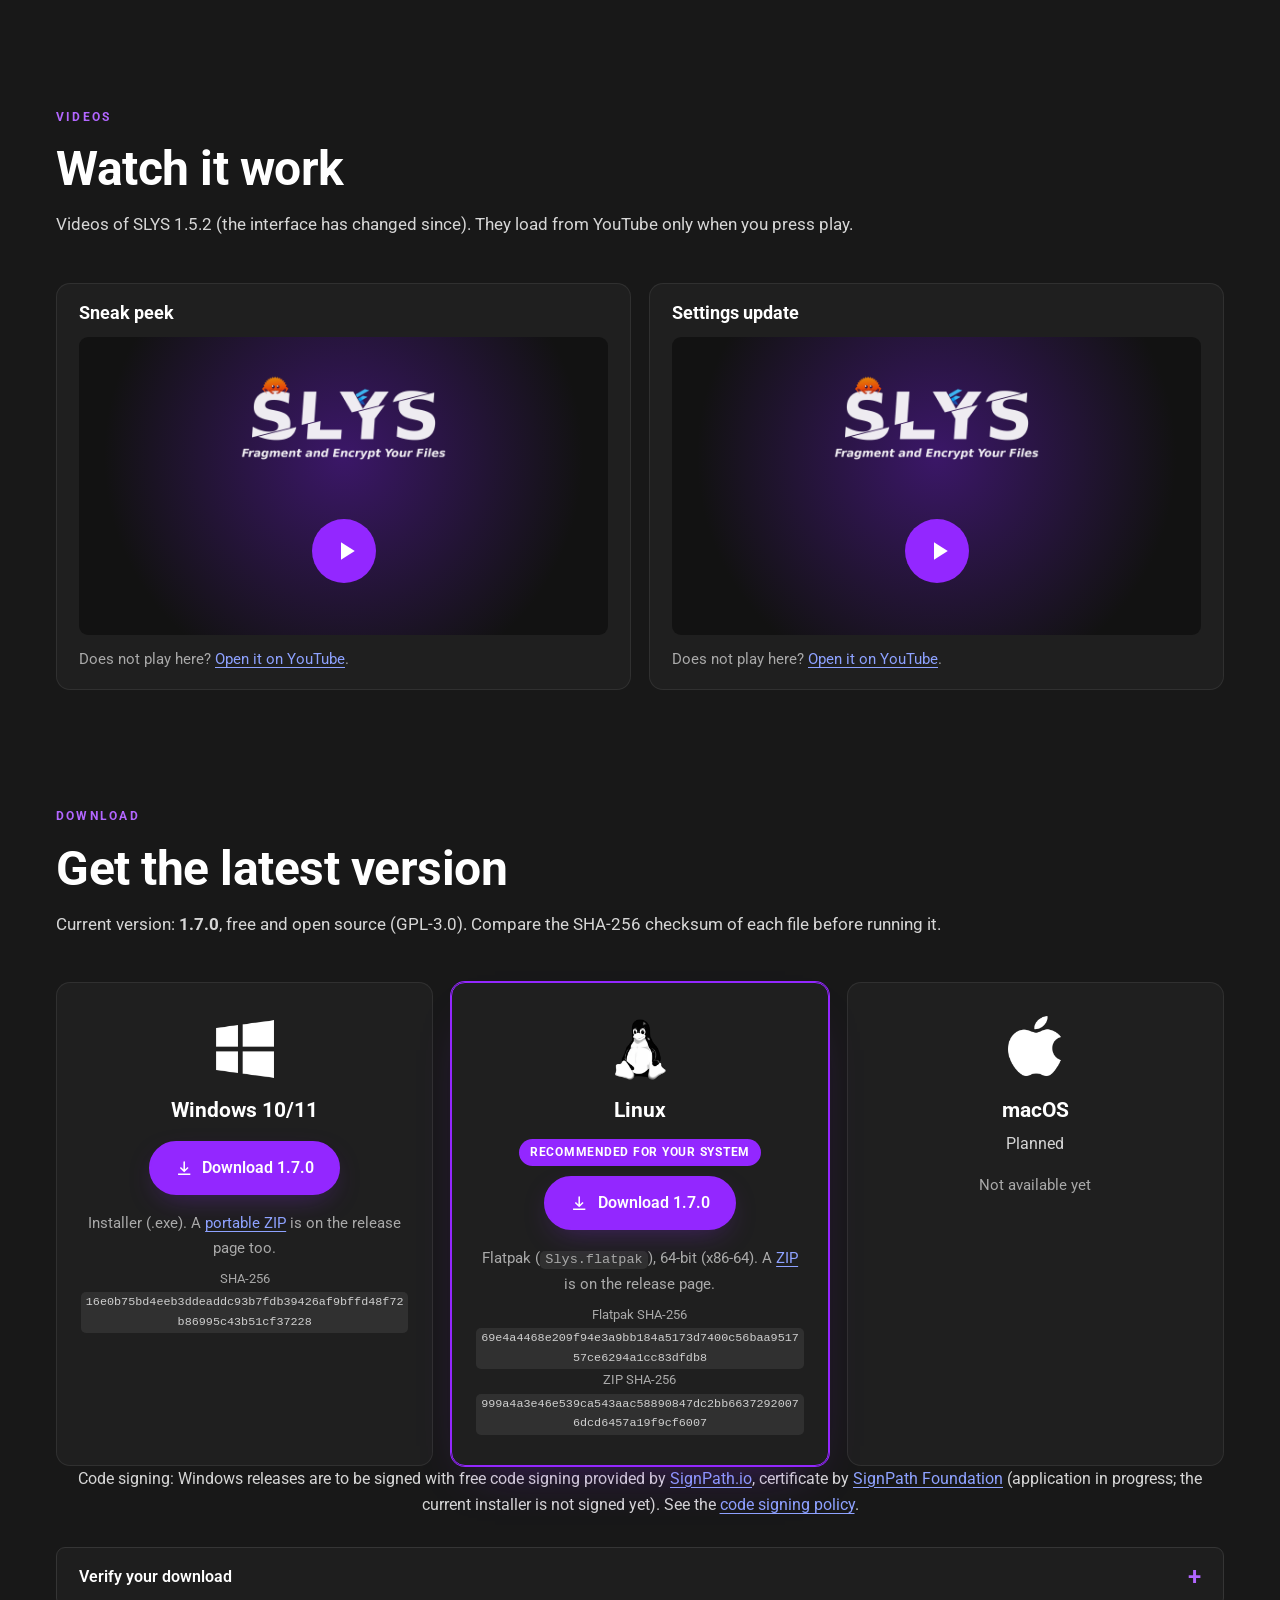
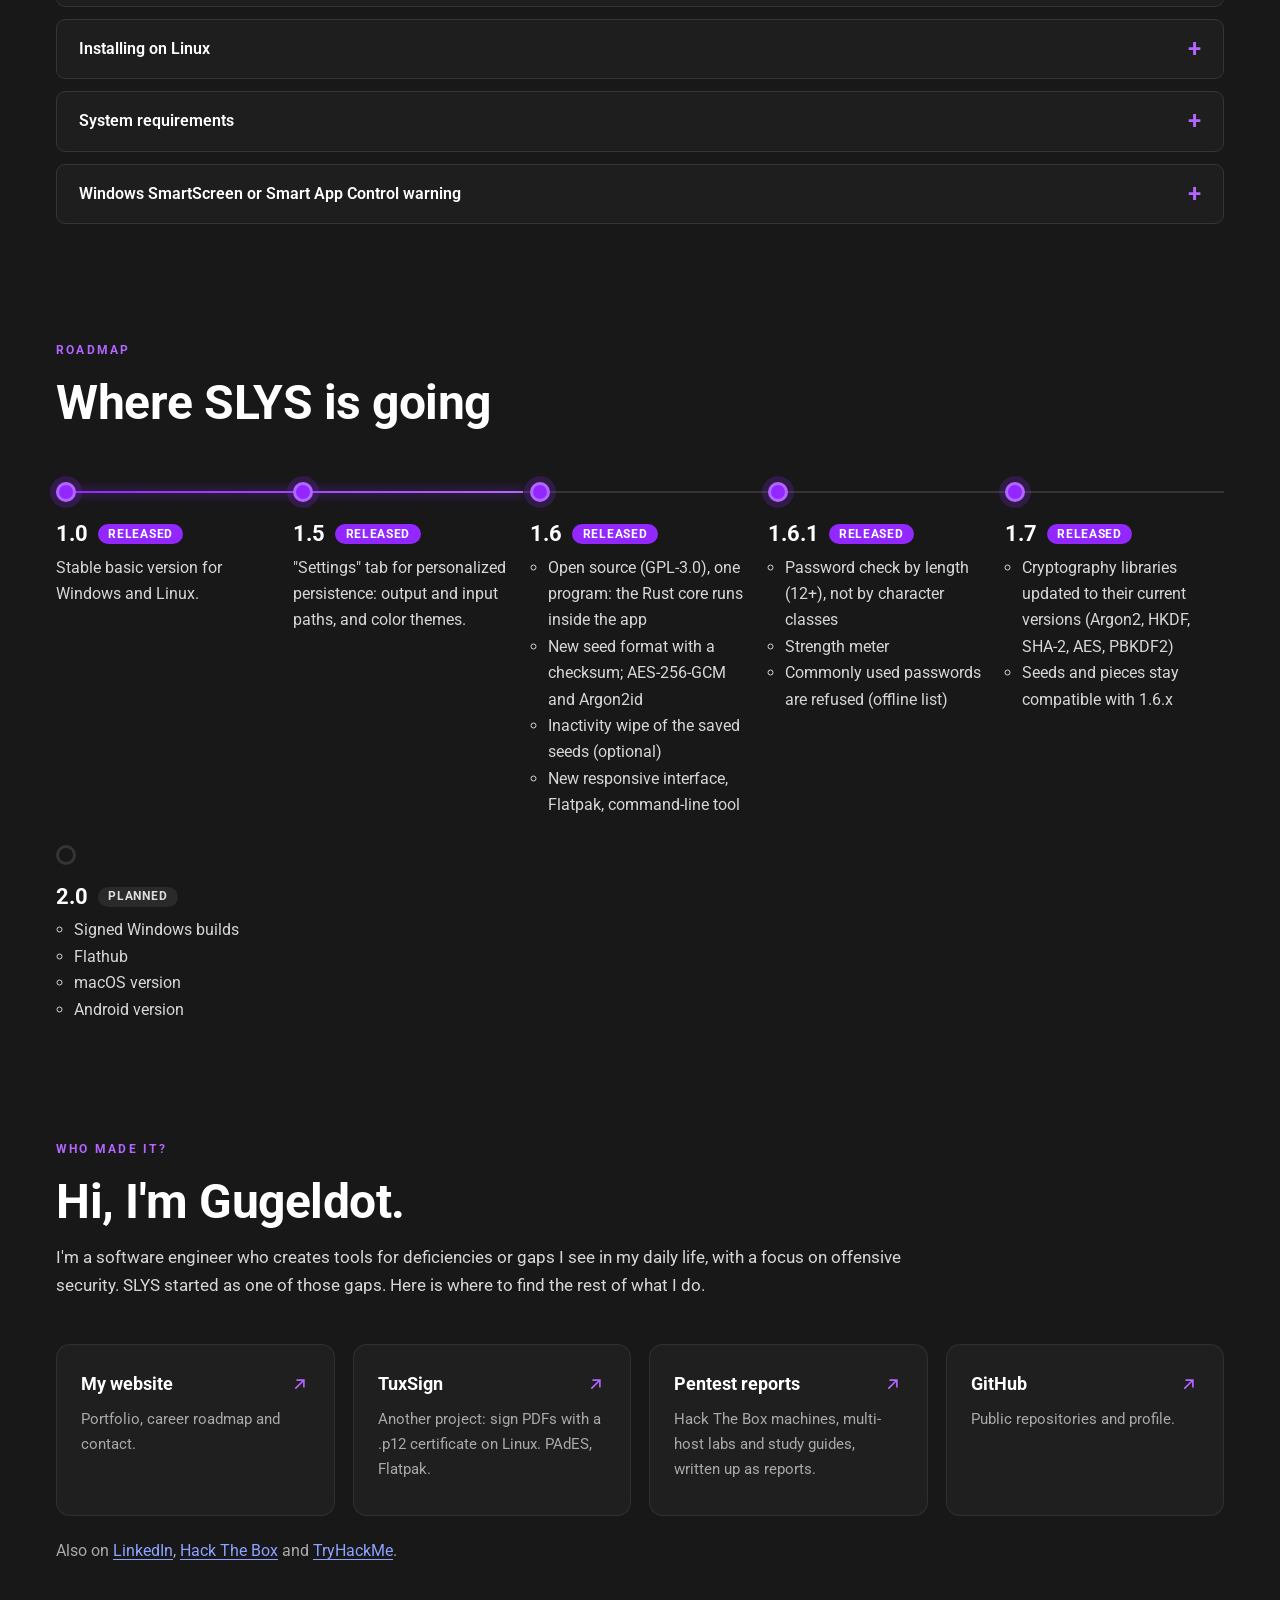
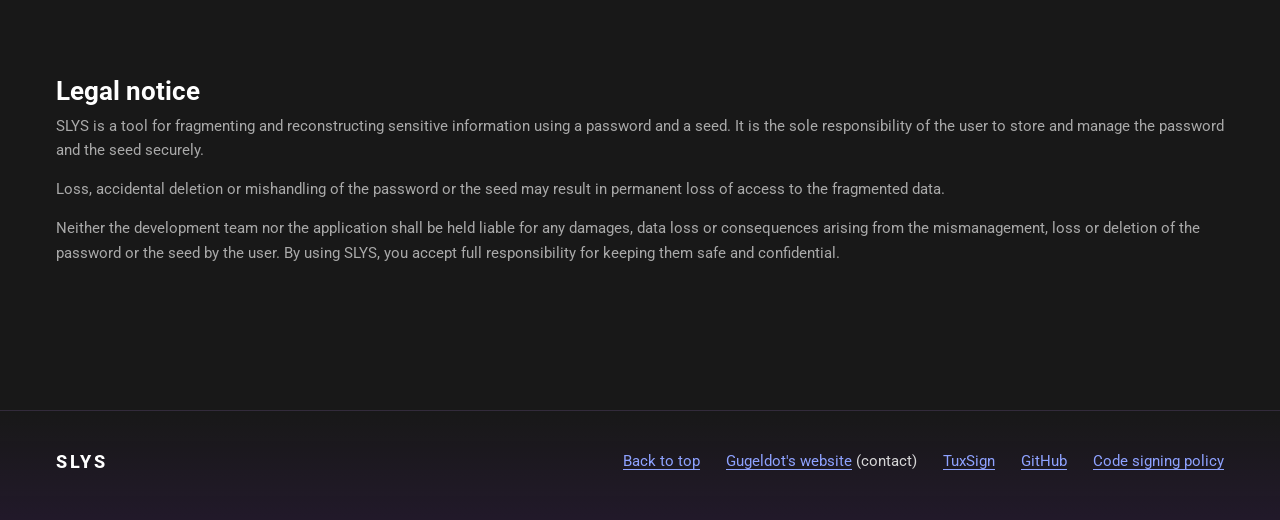
==== commit e9138158: "Website: real 1.7.0 checksums Co-Authored-By: Claude Sonnet 5.5 <noreply@anthropic.com>" ====
--- a/docs/index.html
+++ b/docs/index.html
@@ -305,7 +305,7 @@
       <p class="rec" hidden>Recommended for your system</p>
       <p><a class="btn" href="https://github.com/gugeldot/slys/releases/latest/download/Slys_Installer.exe" rel="noopener noreferrer"><svg class="ico" aria-hidden="true"><use href="#i-download"/></svg>Download 1.7.0<span class="sr-only"> (opens in a new tab)</span></a></p>
       <p class="meta">Installer (.exe). A <a href="https://github.com/gugeldot/slys/releases/latest" target="_blank" rel="noopener noreferrer">portable ZIP</a> is on the release page too.</p>
-      <p class="hash"><span>SHA-256</span> <code id="sha-windows">see SHA256SUMS in the release</code></p>
+      <p class="hash"><span>SHA-256</span> <code id="sha-windows">16e0b75bd4eeb3ddeaddc93b7fdb39426af9bffd48f72b86995c43b51cf37228</code></p>
     </article>
     <article class="card os reveal" style="--d:.08s" data-os="linux">
       <img src="assets/img/os-linux.webp" width="206" height="240" loading="lazy" decoding="async" alt="Linux penguin logo">
@@ -313,8 +313,8 @@
       <p class="rec" hidden>Recommended for your system</p>
       <p><a class="btn" href="https://github.com/gugeldot/slys/releases/latest/download/Slys.flatpak" rel="noopener noreferrer"><svg class="ico" aria-hidden="true"><use href="#i-download"/></svg>Download 1.7.0<span class="sr-only"> (opens in a new tab)</span></a></p>
       <p class="meta">Flatpak (<code>Slys.flatpak</code>), 64-bit (x86-64). A <a href="https://github.com/gugeldot/slys/releases/latest" target="_blank" rel="noopener noreferrer">ZIP</a> is on the release page.</p>
-      <p class="hash"><span>Flatpak SHA-256</span> <code id="sha-flatpak">see SHA256SUMS in the release</code></p>
-      <p class="hash"><span>ZIP SHA-256</span> <code id="sha-linux">see SHA256SUMS in the release</code></p>
+      <p class="hash"><span>Flatpak SHA-256</span> <code id="sha-flatpak">69e4a4468e209f94e3a9bb184a5173d7400c56baa951757ce6294a1cc83dfdb8</code></p>
+      <p class="hash"><span>ZIP SHA-256</span> <code id="sha-linux">999a4a3e46e539ca543aac58890847dc2bb66372920076dcd6457a19f9cf6007</code></p>
     </article>
     <article class="card os os-soon reveal" style="--d:.16s" data-os="macos">
       <img src="assets/img/os-macos.webp" width="240" height="240" loading="lazy" decoding="async" alt="Apple logo">
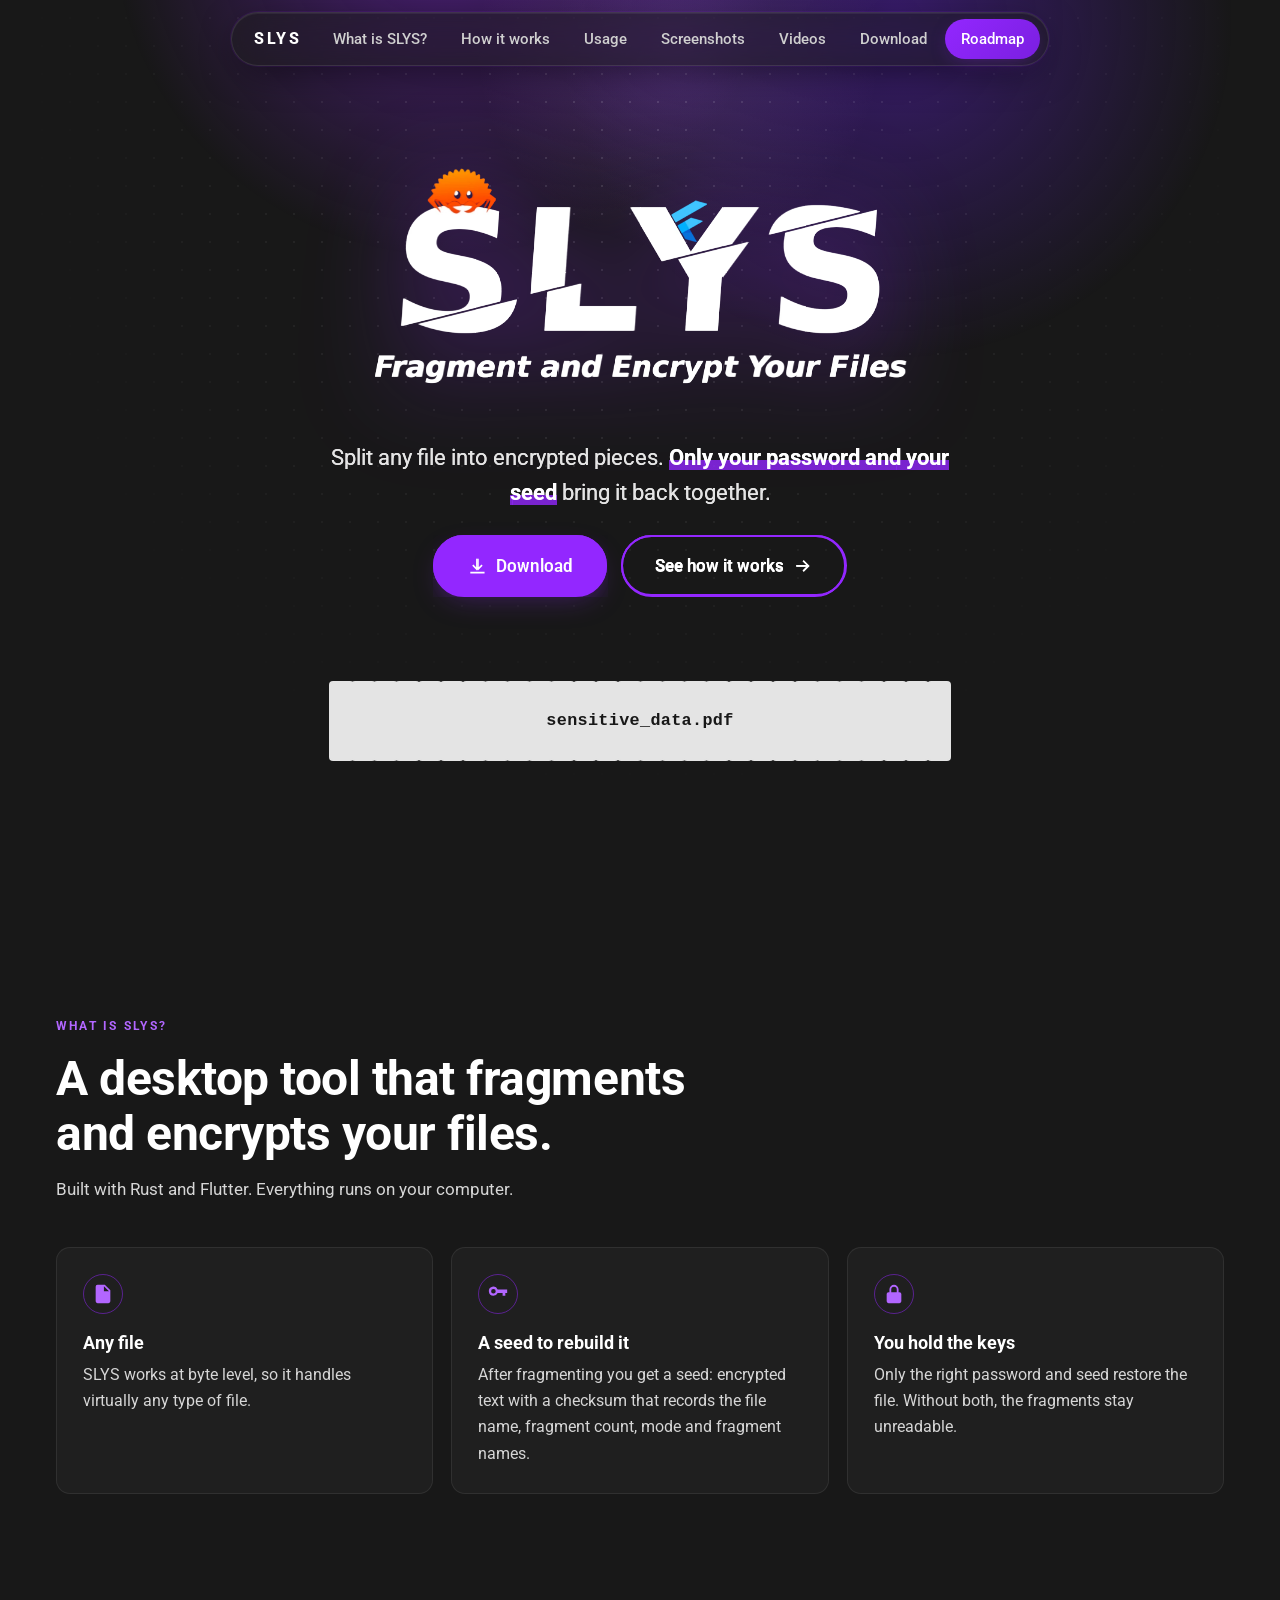
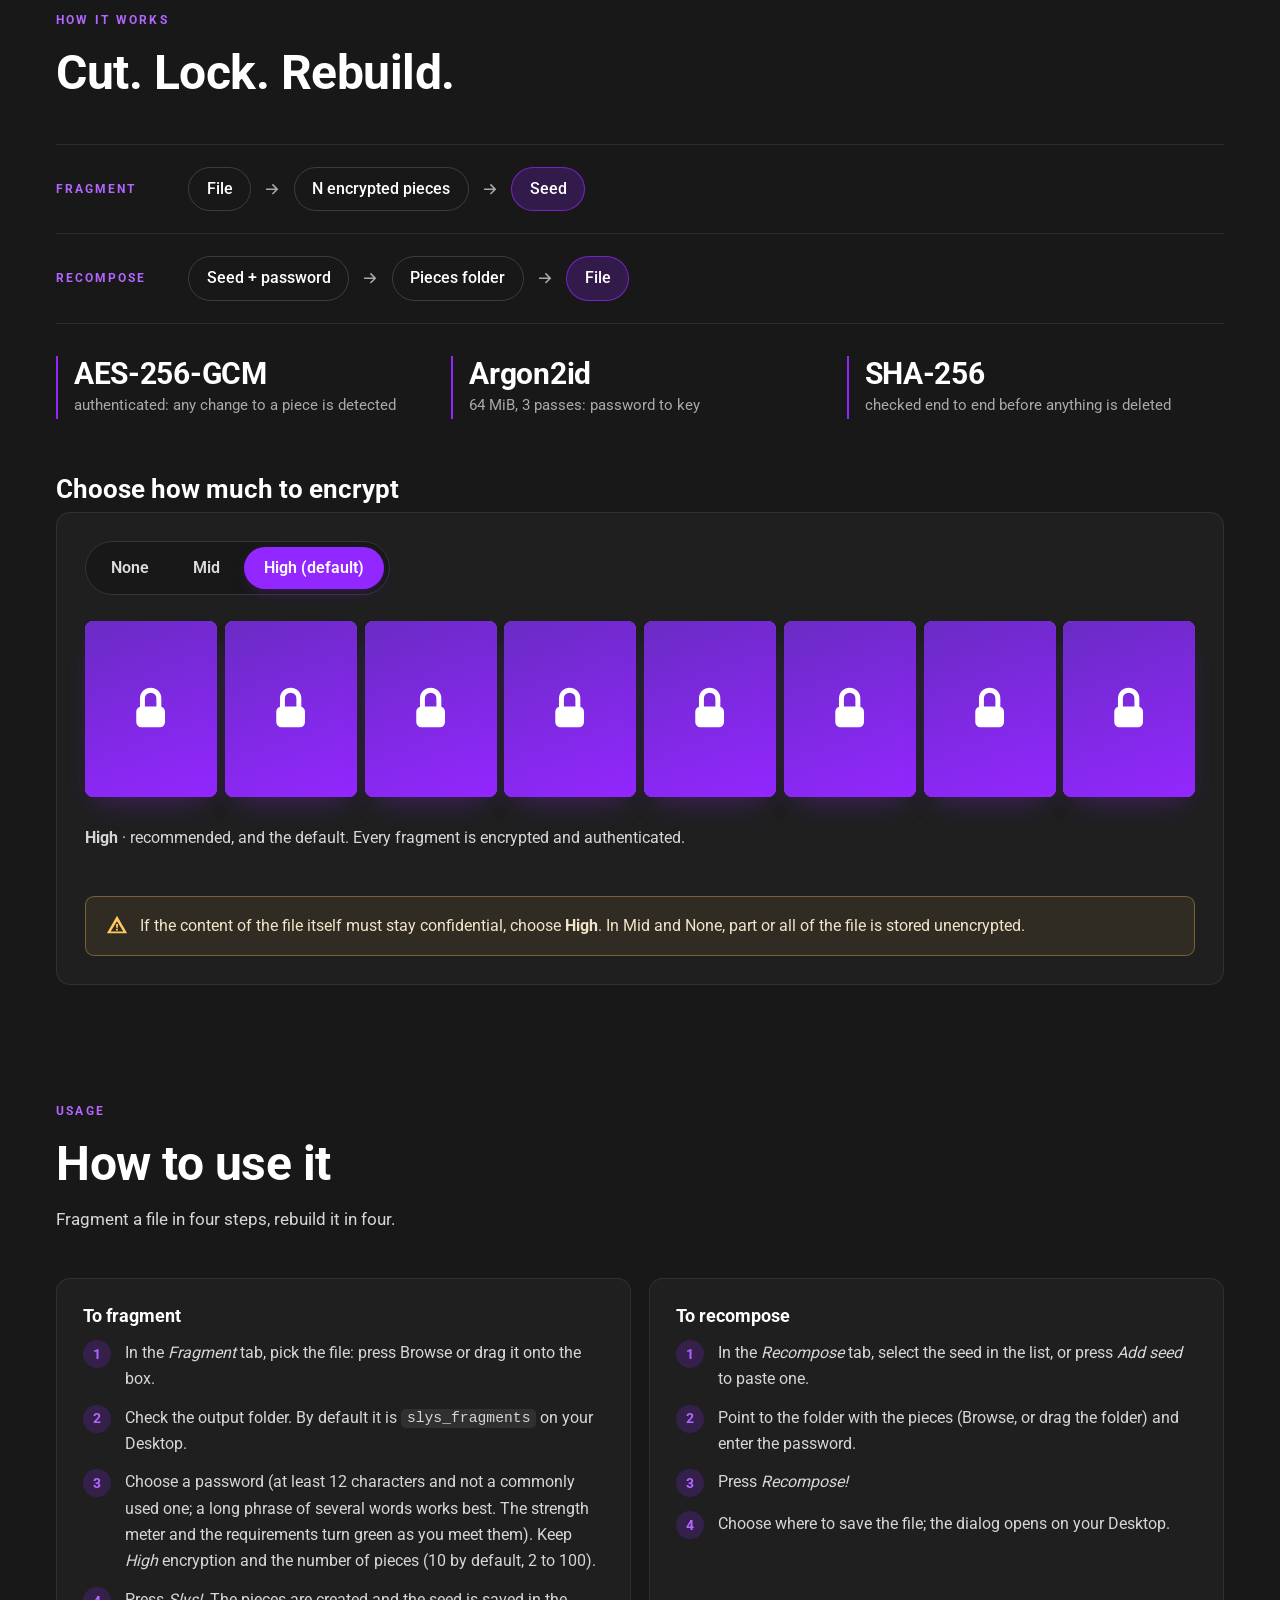
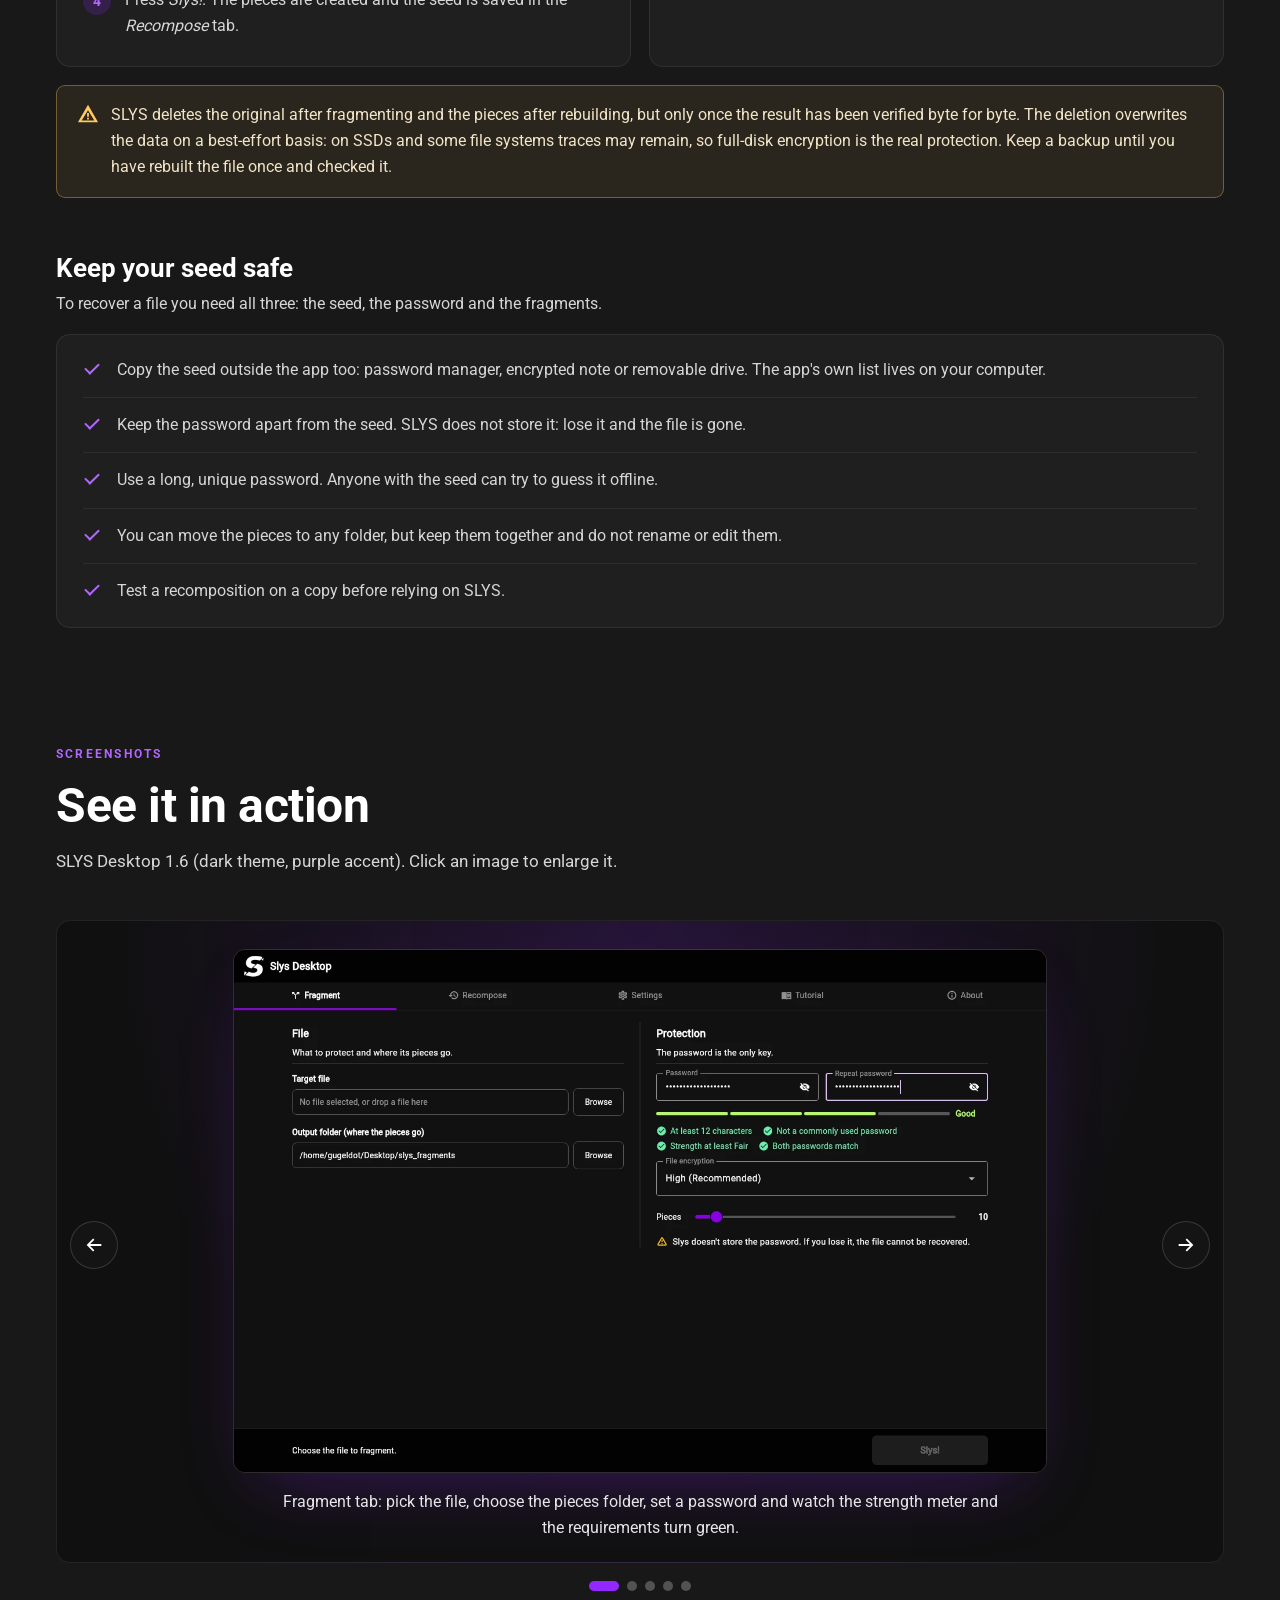
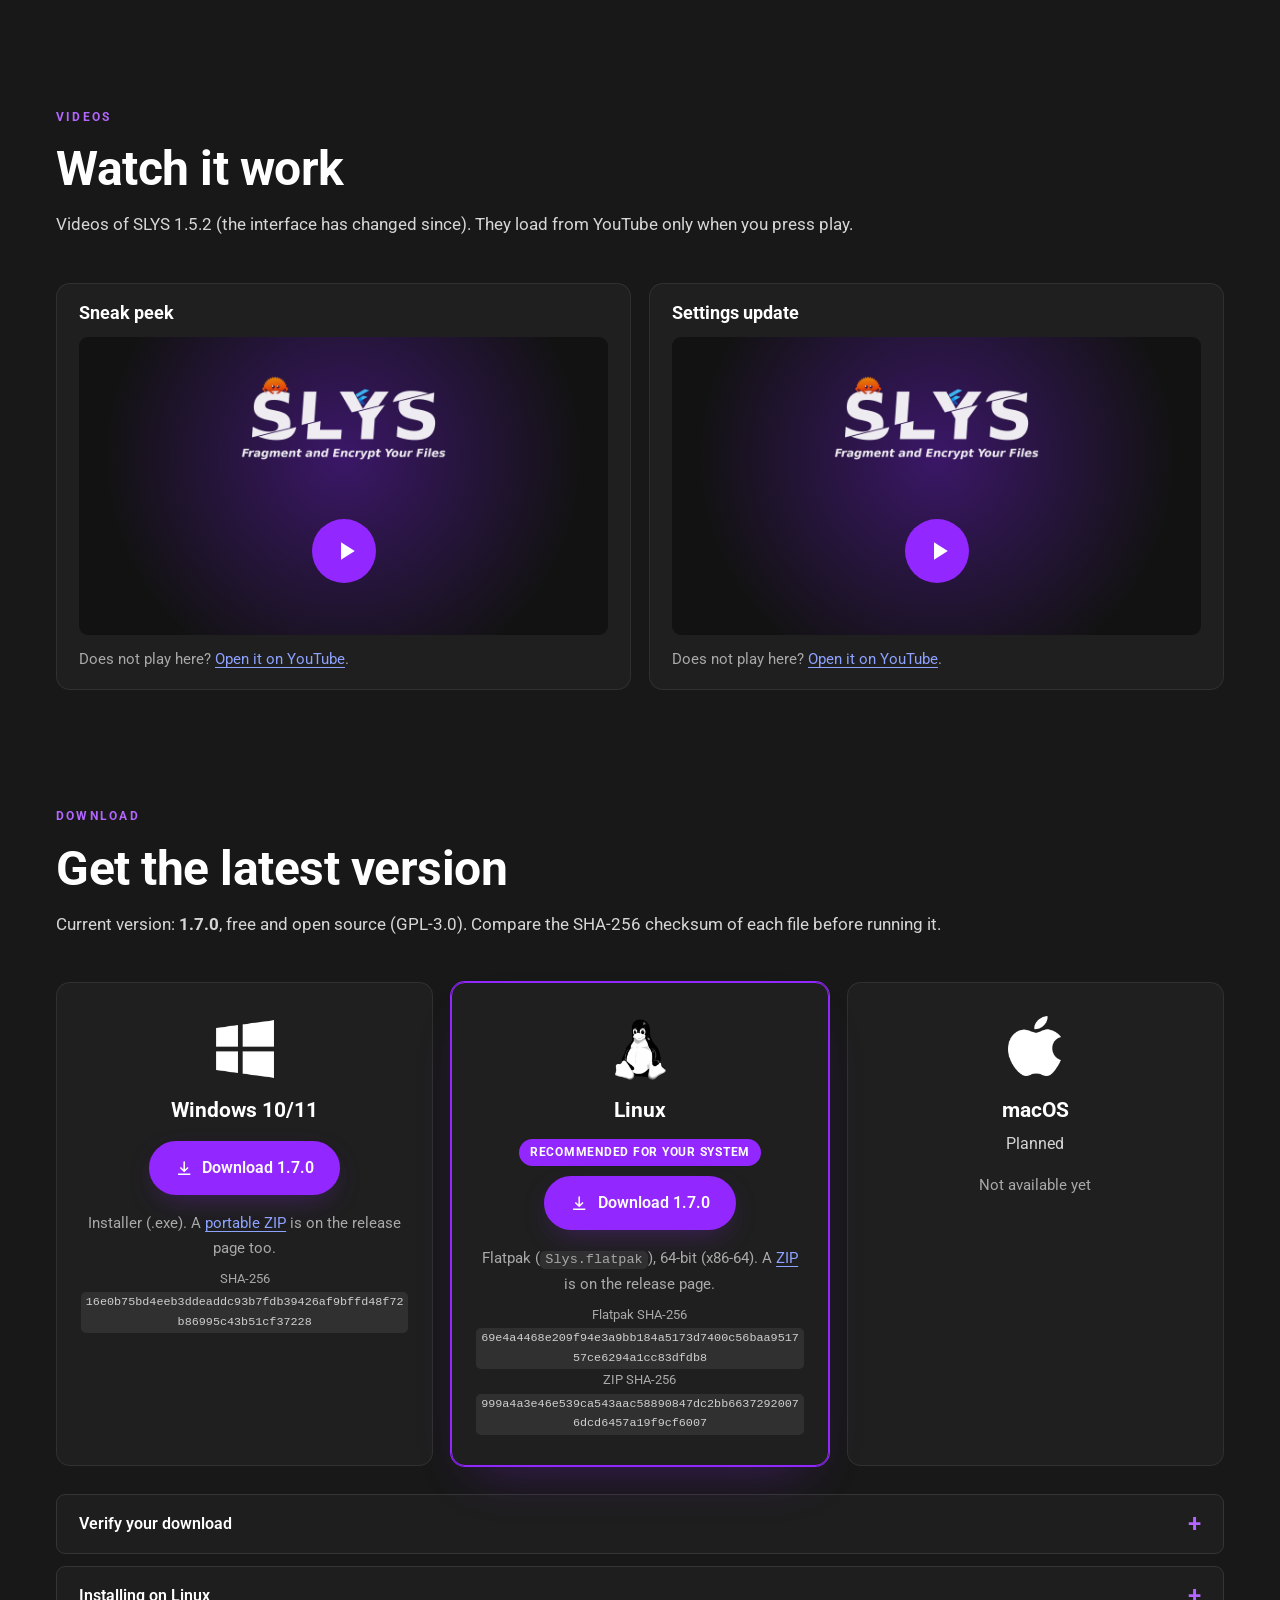
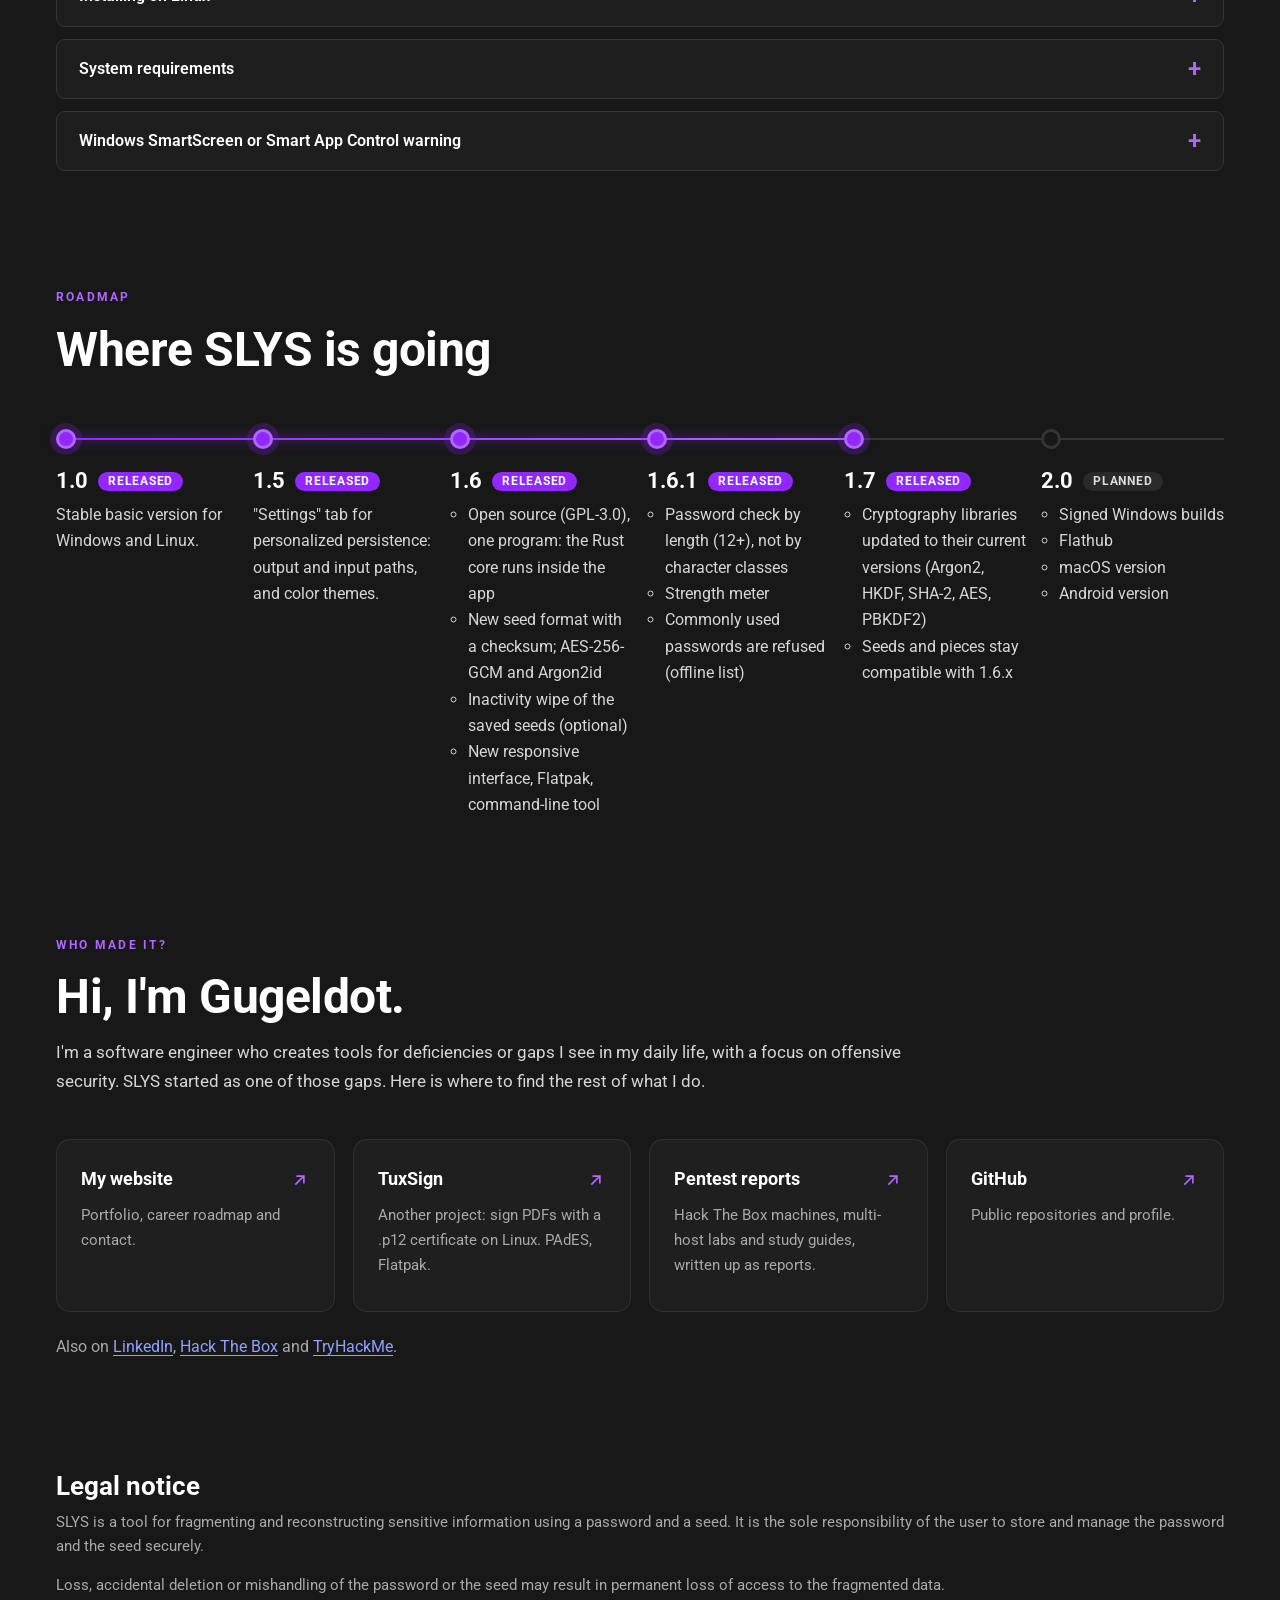
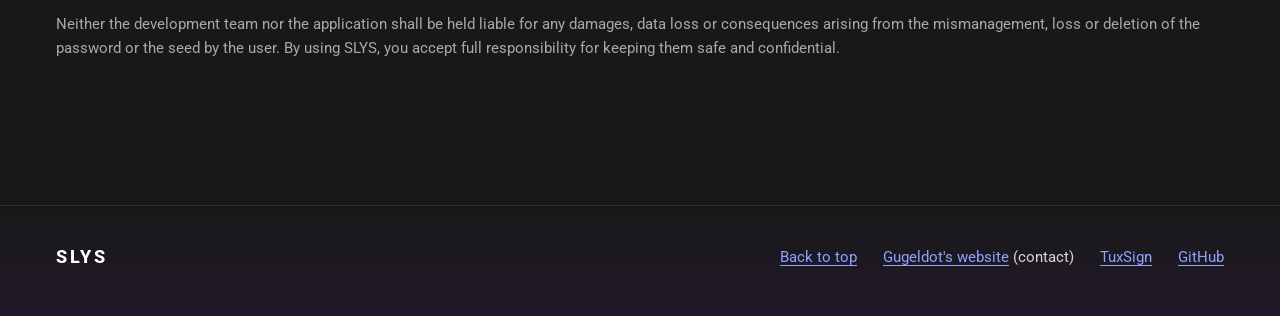
==== commit 1d76bf97: "rejected signpath 😢 😢 😢" ====
--- a/docs/index.html
+++ b/docs/index.html
@@ -323,7 +323,6 @@
       <p class="meta">Not available yet</p>
     </article>
   </div>
-  <p class="meta reveal" style="text-align:center">Code signing: Windows releases are to be signed with free code signing provided by <a href="https://signpath.io" target="_blank" rel="noopener noreferrer">SignPath.io</a>, certificate by <a href="https://signpath.org" target="_blank" rel="noopener noreferrer">SignPath Foundation</a> (application in progress; the current installer is not signed yet). See the <a href="code-signing-policy.html">code signing policy</a>.</p>
   <!-- tools/fill-checksums.py copies the SHA-256 values from the release's SHA256SUMS file into the codes above. -->
 
   <div class="accs">
@@ -412,7 +411,6 @@
       <li><a href="https://gugeldot.github.io/gugeldots-site/" target="_blank" rel="noopener noreferrer">Gugeldot's website<span class="sr-only"> (opens in a new tab)</span></a> (contact)</li>
       <li><a href="https://gugeldot.github.io/TuxSign/" target="_blank" rel="noopener noreferrer">TuxSign<span class="sr-only"> (opens in a new tab)</span></a></li>
       <li><a href="https://github.com/gugeldot" target="_blank" rel="noopener noreferrer">GitHub<span class="sr-only"> (opens in a new tab)</span></a></li>
-      <li><a href="code-signing-policy.html">Code signing policy</a></li>
     </ul>
     <!-- TODO: direct contact e-mail if desired. -->
   </div>
--- a/docs/assets/css/style.css
+++ b/docs/assets/css/style.css
@@ -273,9 +273,9 @@
 ul.plain li { margin-bottom: .4em; }
 
 /* ---------- Roadmap ---------- */
-.timeline { list-style: none; margin: 0; padding: 0; display: grid; grid-template-columns: repeat(5, minmax(0, 1fr)); gap: 18px; position: relative; }
+.timeline { list-style: none; margin: 0; padding: 0; display: grid; grid-template-columns: repeat(6, minmax(0, 1fr)); gap: 14px; position: relative; }
 .timeline::before { content: ""; position: absolute; left: 0; right: 0; top: 17px; height: 2px; background: var(--border); }
-.timeline::after { content: ""; position: absolute; left: 0; top: 17px; height: 2px; width: 40%; background: linear-gradient(90deg, var(--purple), var(--purple-2)); box-shadow: 0 0 12px var(--purple); transform-origin: 0 50%; }
+.timeline::after { content: ""; position: absolute; left: 0; top: 17px; height: 2px; width: 69%; background: linear-gradient(90deg, var(--purple), var(--purple-2)); box-shadow: 0 0 12px var(--purple); transform-origin: 0 50%; }
 .js .timeline::after { transform: scaleX(0); transition: transform 1.4s var(--ease) .2s; }
 .js .timeline.in::after { transform: scaleX(1); }
 .timeline > li { position: relative; padding-top: 48px; }
@@ -310,7 +310,7 @@
 .js .card.reveal.in { transition: opacity .8s var(--ease) var(--d, 0s), transform .35s var(--ease), border-color .3s, box-shadow .35s; }
 
 /* ---------- Responsive ---------- */
-@media (max-width: 1000px) {
+@media (max-width: 1100px) {
     .timeline { grid-template-columns: repeat(2, minmax(0, 1fr)); row-gap: 28px; }
   .timeline::before, .timeline::after { display: none; }
 }
